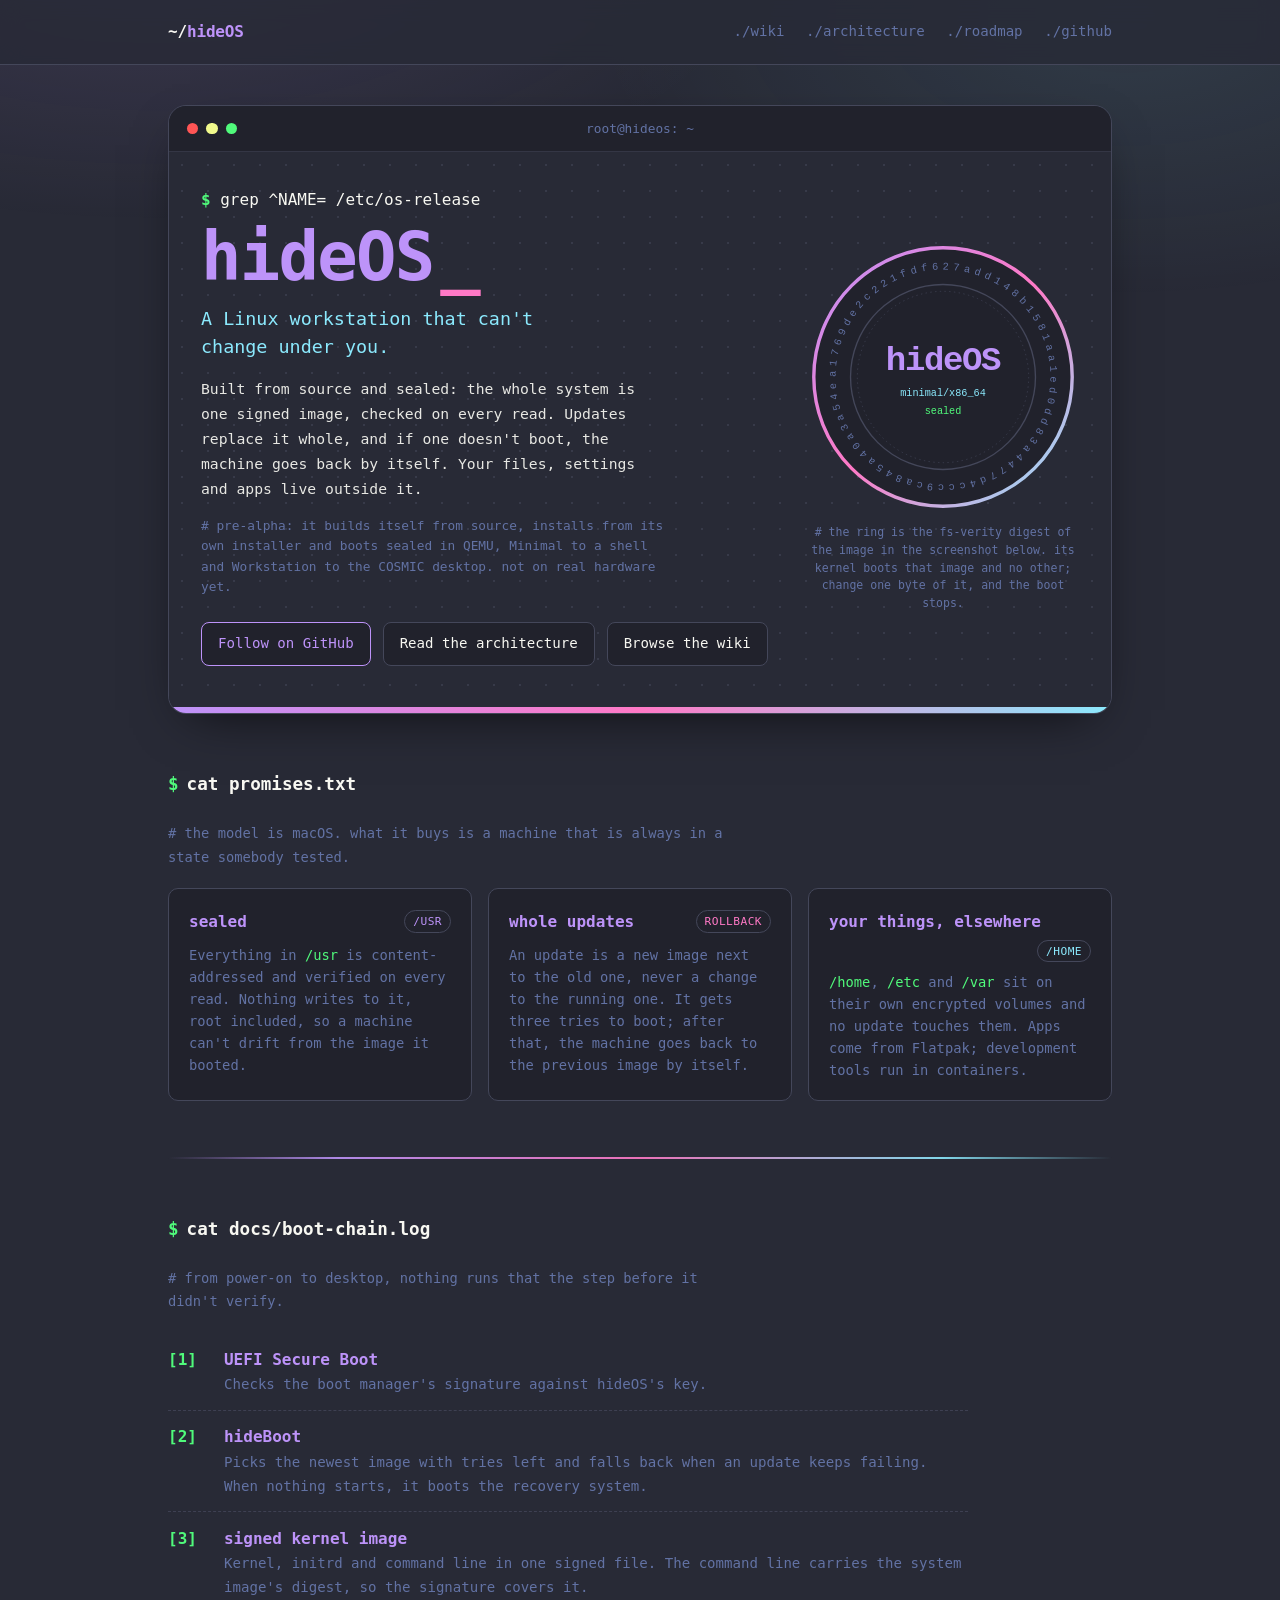
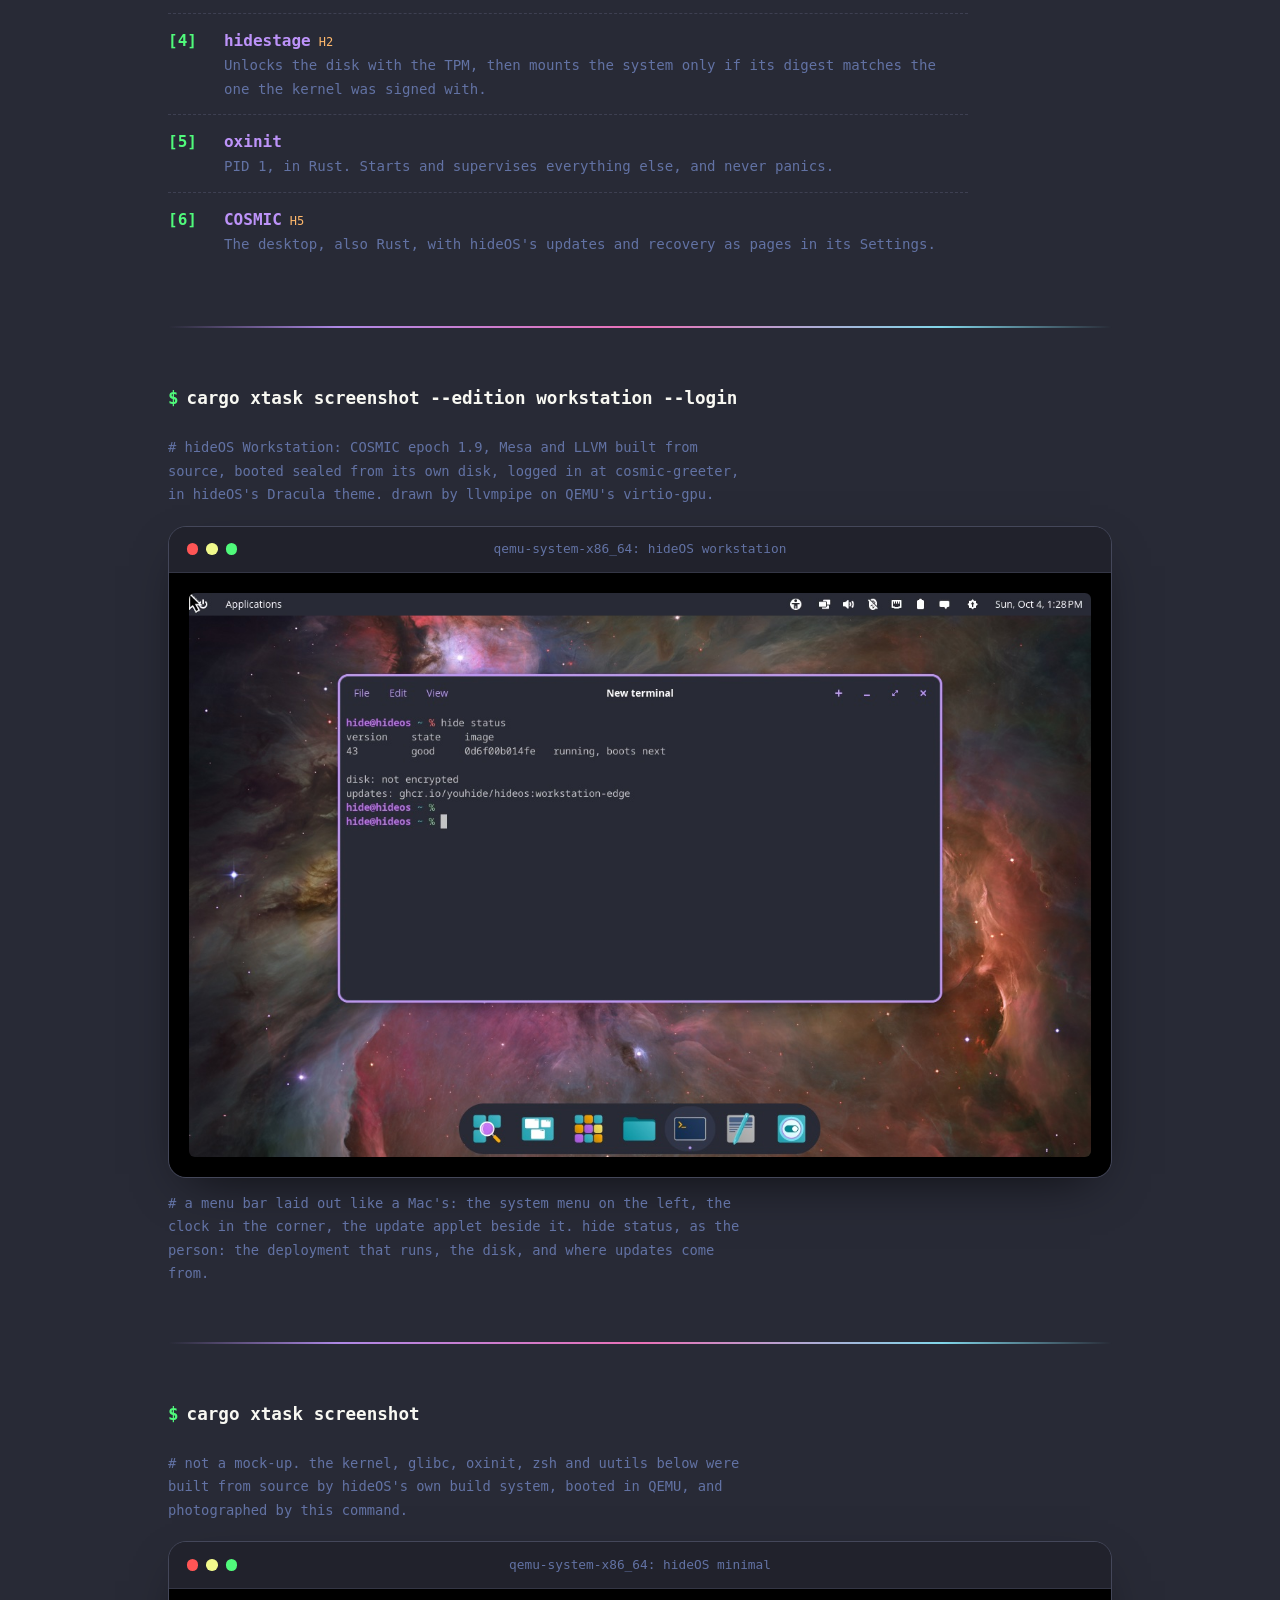
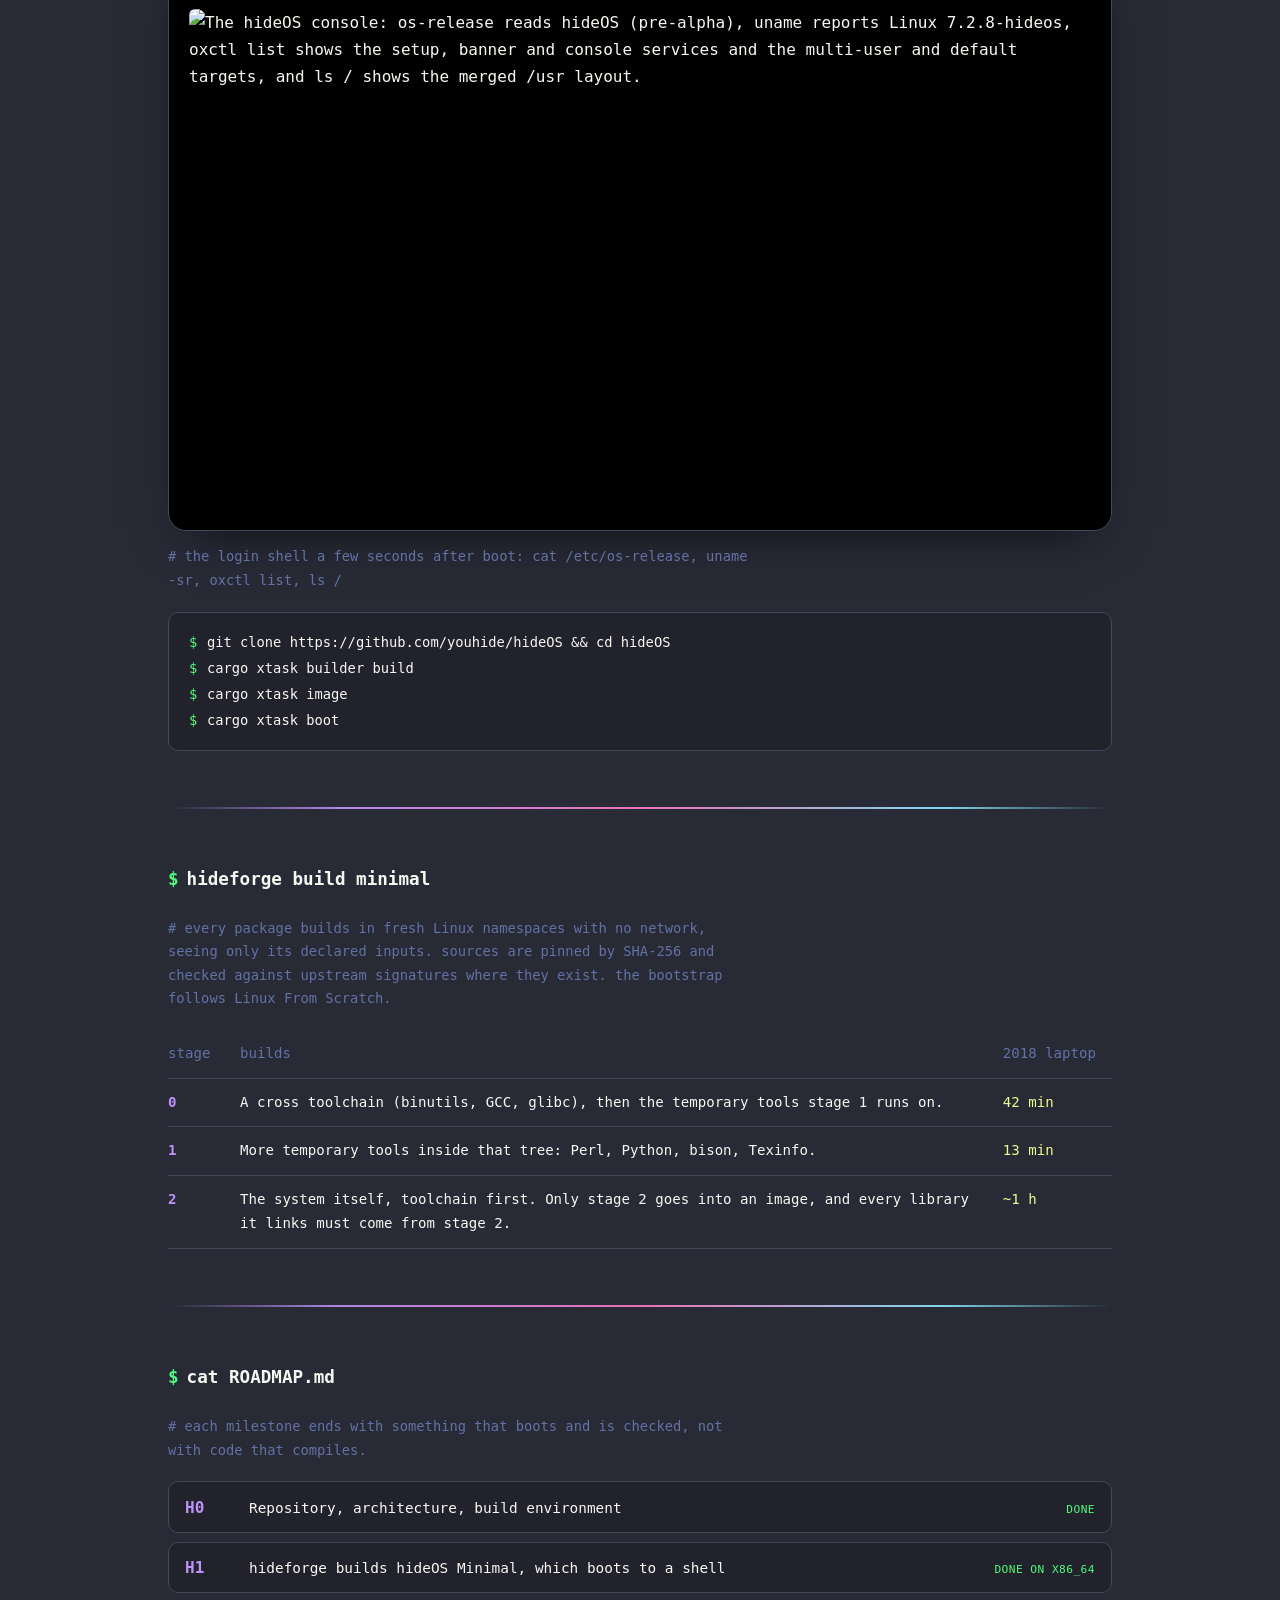
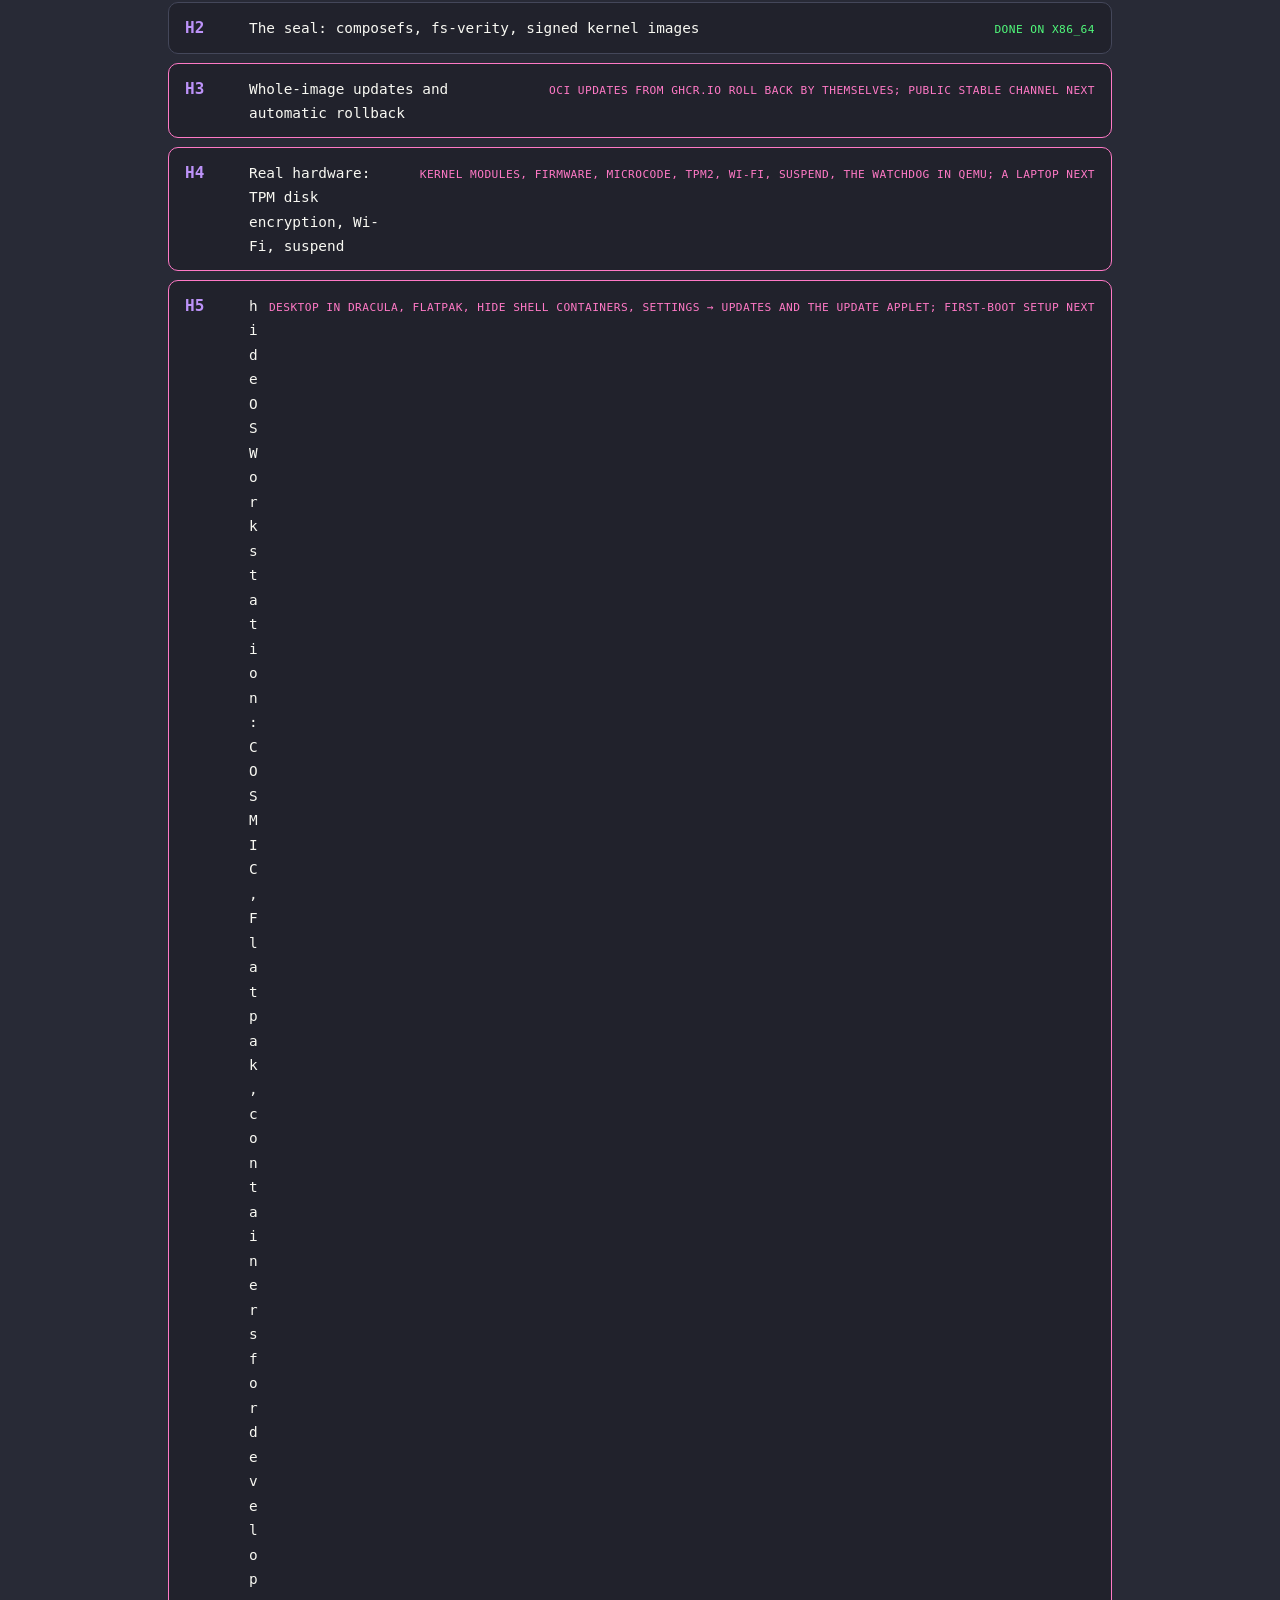
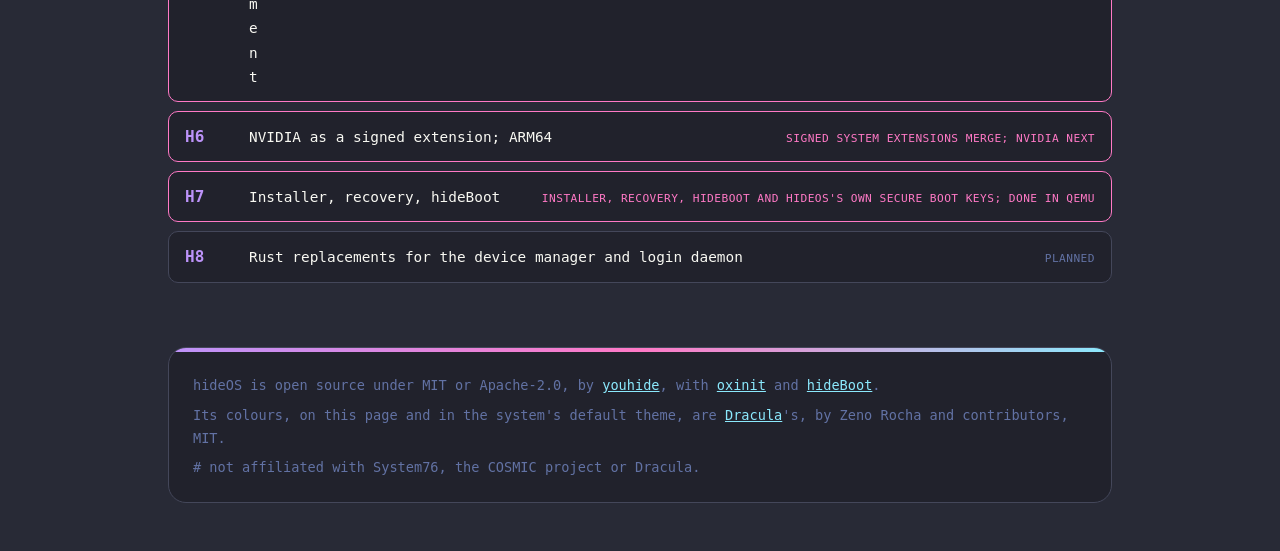
==== site/index.html @ 05ccac92 "README and site: the menu bar like a Mac's, with oxinit v0.2.0" ====
<!doctype html>
<html lang="en">
<head>
<meta charset="utf-8">
<meta name="viewport" content="width=device-width, initial-scale=1">
<title>hideOS: a sealed Linux workstation built around COSMIC</title>
<meta name="description" content="A Linux workstation built from source and sealed: one signed image, updated whole, rolled back by itself. COSMIC desktop, oxinit as PID 1.">
<meta name="author" content="Youri Mattar">
<meta name="robots" content="index, follow, max-image-preview:large">
<meta name="theme-color" content="#282a36">
<link rel="canonical" href="https://youhide.github.io/hideOS/">
<link rel="icon" href="favicon.svg" type="image/svg+xml">
<link rel="icon" href="favicon-32x32.png" sizes="32x32" type="image/png">
<link rel="apple-touch-icon" href="apple-touch-icon.png">
<link rel="manifest" href="site.webmanifest">
<link rel="alternate" type="text/plain" href="llms.txt" title="hideOS for language models">

<!-- How the page looks when it is shared: WhatsApp, Telegram, Slack,
     Discord, LinkedIn and X read these. Absolute URLs, which they need. -->
<meta property="og:type" content="website">
<meta property="og:site_name" content="hideOS">
<meta property="og:locale" content="en_US">
<meta property="og:url" content="https://youhide.github.io/hideOS/">
<meta property="og:title" content="hideOS: a sealed Linux workstation">
<meta property="og:description" content="A Linux workstation built from source and sealed: one signed image, updated whole, rolled back by itself. COSMIC desktop, oxinit as PID 1.">
<meta property="og:image" content="https://youhide.github.io/hideOS/og.png">
<meta property="og:image:type" content="image/png">
<meta property="og:image:width" content="1200">
<meta property="og:image:height" content="630">
<meta property="og:image:alt" content="The hideOS seal, ringed with the system image's fs-verity digest, next to the words: a Linux workstation built from source and sealed.">
<meta name="twitter:card" content="summary_large_image">
<meta name="twitter:title" content="hideOS: a sealed Linux workstation">
<meta name="twitter:description" content="A Linux workstation built from source and sealed: one signed image, updated whole, rolled back by itself. COSMIC desktop, oxinit as PID 1.">
<meta name="twitter:image" content="https://youhide.github.io/hideOS/og.png">
<meta name="twitter:image:alt" content="The hideOS seal, ringed with the system image's fs-verity digest.">

<!-- What the page is about, for search engines and the language models
     that answer from them. -->
<script type="application/ld+json">
{
  "@context": "https://schema.org",
  "@graph": [
    {
      "@type": "SoftwareApplication",
      "@id": "https://youhide.github.io/hideOS/#software",
      "name": "hideOS",
      "url": "https://youhide.github.io/hideOS/",
      "description": "A Linux workstation built from source and sealed: one signed system image, updated whole, rolled back by itself when an update fails. Built around COSMIC, with oxinit as PID 1.",
      "applicationCategory": "Operating system",
      "operatingSystem": "Linux",
      "softwareVersion": "pre-alpha",
      "image": "https://youhide.github.io/hideOS/og.png",
      "screenshot": "https://youhide.github.io/hideOS/desktop.jpg",
      "license": "https://github.com/youhide/hideOS#license",
      "isAccessibleForFree": true,
      "author": { "@id": "https://youhide.com.br/#person" },
      "sameAs": ["https://github.com/youhide/hideOS"]
    },
    {
      "@type": "SoftwareSourceCode",
      "name": "hideOS",
      "codeRepository": "https://github.com/youhide/hideOS",
      "programmingLanguage": ["Rust"],
      "license": "https://github.com/youhide/hideOS#license",
      "targetProduct": { "@id": "https://youhide.github.io/hideOS/#software" },
      "author": { "@id": "https://youhide.com.br/#person" }
    },
    {
      "@type": "Person",
      "@id": "https://youhide.com.br/#person",
      "name": "Youri Mattar",
      "url": "https://youhide.com.br",
      "sameAs": ["https://github.com/youhide"]
    }
  ]
}
</script>
<link rel="stylesheet" href="style.css">
</head>
<body>
<a class="skip" href="#main">Skip to content</a>

<header class="nav">
  <div class="wrap nav__inner">
    <a class="nav__brand" href="./">~/<span>hideOS</span></a>
    <!-- The same links twice: a row where they fit, a menu where they do
         not (style.css, "nav"). The wiki's pages carry the same header,
         from crates/xtask/src/wiki.rs. -->
    <nav class="nav__links" aria-label="Project">
      <a href="wiki/">./wiki</a>
      <a href="https://github.com/youhide/hideOS/blob/main/ARCHITECTURE.md">./architecture</a>
      <a href="https://github.com/youhide/hideOS/blob/main/ROADMAP.md">./roadmap</a>
      <a href="https://github.com/youhide/hideOS">./github</a>
    </nav>
    <details class="nav__menu">
      <summary>menu</summary>
      <nav aria-label="Project">
        <a href="wiki/">./wiki</a>
        <a href="https://github.com/youhide/hideOS/blob/main/ARCHITECTURE.md">./architecture</a>
        <a href="https://github.com/youhide/hideOS/blob/main/ROADMAP.md">./roadmap</a>
        <a href="https://github.com/youhide/hideOS">./github</a>
      </nav>
    </details>
  </div>
</header>

<main id="main" class="wrap">
  <div class="term term--hero">
    <div class="term__bar" aria-hidden="true">
      <span class="dot dot--red"></span><span class="dot dot--yellow"></span><span class="dot dot--green"></span>
      <span class="term__path">root@hideos: ~</span>
    </div>
    <div class="term__body">
      <div class="term__main">
        <p class="prompt"><span class="prompt__sign">$</span>grep ^NAME= /etc/os-release</p>
        <h1 class="hero__name">hideOS<span class="cursor" aria-hidden="true">_</span></h1>
        <p class="hero__role">A Linux workstation that can't change under you.</p>
        <p class="hero__lead">Built from source and sealed: the whole system is one signed image, checked on every read. Updates replace it whole, and if one doesn't boot, the machine goes back by itself. Your files, settings and apps live outside it.</p>
        <p class="hero__note"># pre-alpha: it builds itself from source, installs from its own installer and boots sealed in QEMU, Minimal to a shell and Workstation to the COSMIC desktop. not on real hardware yet.</p>
        <div class="hero__actions">
          <a class="btn btn--primary" href="https://github.com/youhide/hideOS">Follow on GitHub</a>
          <a class="btn" href="https://github.com/youhide/hideOS/blob/main/ARCHITECTURE.md">Read the architecture</a>
          <a class="btn" href="wiki/">Browse the wiki</a>
        </div>
      </div>
      <div class="seal-wrap">
        <svg class="seal" viewBox="0 0 400 400" role="img" aria-labelledby="seal-title">
          <title id="seal-title">A seal ringed with the fs-verity digest of the hideOS Minimal image shown on this page</title>
          <defs>
            <linearGradient id="seal-accent" x1="0" y1="0" x2="1" y2="1">
              <stop offset="0" stop-color="#bd93f9"/>
              <stop offset=".5" stop-color="#ff79c6"/>
              <stop offset="1" stop-color="#8be9fd"/>
            </linearGradient>
            <path id="ring" d="M200,200 m-158,0 a158,158 0 1,1 316,0 a158,158 0 1,1 -316,0"/>
          </defs>
          <circle cx="200" cy="200" r="190" fill="#21222c" stroke="url(#seal-accent)" stroke-width="5"/>
          <circle cx="200" cy="200" r="136" fill="none" stroke="#44475a" stroke-width="2"/>
          <circle cx="200" cy="200" r="126" fill="none" stroke="#44475a" stroke-width="1" stroke-dasharray="2 5"/>
          <g class="seal__ring">
            <text fill="#6272a4" font-family="ui-monospace, SFMono-Regular, Menlo, Consolas, monospace" font-size="15.2" letter-spacing="1.1">
              <textPath href="#ring" textLength="985" lengthAdjust="spacing">a1769de2c221fdf627add148b1581aa1ed0dd83a4477d4ccc9ca845a40a3a54e</textPath>
            </text>
          </g>
          <text x="200" y="190" text-anchor="middle" fill="#bd93f9" font-family="ui-monospace, SFMono-Regular, Menlo, Consolas, monospace" font-weight="800" font-size="50" letter-spacing="-2">hideOS</text>
          <text x="200" y="228" text-anchor="middle" fill="#8be9fd" font-family="ui-monospace, SFMono-Regular, Menlo, Consolas, monospace" font-size="15">minimal/x86_64</text>
          <text x="200" y="254" text-anchor="middle" fill="#50fa7b" font-family="ui-monospace, SFMono-Regular, Menlo, Consolas, monospace" font-size="15">sealed</text>
        </svg>
        <p class="seal__caption"># the ring is the fs-verity digest of the image in the screenshot below. its kernel boots that image and no other; change one byte of it, and the boot stops.</p>
      </div>
    </div>
    <div class="term__accent"></div>
  </div>

  <section class="section" aria-labelledby="promises">
    <h2 class="section__title" id="promises"><span class="sig">$</span>cat promises.txt</h2>
    <p class="comment"># the model is macOS. what it buys is a machine that is always in a state somebody tested.</p>
    <div class="grid">
      <div class="card">
        <div class="card__top"><span class="card__name">sealed</span><span class="card__lang card__lang--purple">/usr</span></div>
        <p class="card__desc">Everything in <code>/usr</code> is content-addressed and verified on every read. Nothing writes to it, root included, so a machine can't drift from the image it booted.</p>
      </div>
      <div class="card">
        <div class="card__top"><span class="card__name">whole updates</span><span class="card__lang card__lang--pink">rollback</span></div>
        <p class="card__desc">An update is a new image next to the old one, never a change to the running one. It gets three tries to boot; after that, the machine goes back to the previous image by itself.</p>
      </div>
      <div class="card">
        <div class="card__top"><span class="card__name">your things, elsewhere</span><span class="card__lang card__lang--cyan">/home</span></div>
        <p class="card__desc"><code>/home</code>, <code>/etc</code> and <code>/var</code> sit on their own encrypted volumes and no update touches them. Apps come from Flatpak; development tools run in containers.</p>
      </div>
    </div>
  </section>

  <hr class="rule">

  <section class="section" aria-labelledby="chain">
    <h2 class="section__title" id="chain"><span class="sig">$</span>cat docs/boot-chain.log</h2>
    <p class="comment"># from power-on to desktop, nothing runs that the step before it didn't verify.</p>
    <ol class="chain">
      <li><span class="chain__name">UEFI Secure Boot</span><span class="chain__does">Checks the boot manager's signature against hideOS's key.</span></li>
      <li><span class="chain__name">hideBoot</span><span class="chain__does">Picks the newest image with tries left and falls back when an update keeps failing. When nothing starts, it boots the recovery system.</span></li>
      <li><span class="chain__name">signed kernel image</span><span class="chain__does">Kernel, initrd and command line in one signed file. The command line carries the system image's digest, so the signature covers it.</span></li>
      <li><span class="chain__name">hidestage<span class="chain__when">H2</span></span><span class="chain__does">Unlocks the disk with the TPM, then mounts the system only if its digest matches the one the kernel was signed with.</span></li>
      <li><span class="chain__name">oxinit</span><span class="chain__does">PID 1, in Rust. Starts and supervises everything else, and never panics.</span></li>
      <li><span class="chain__name">COSMIC<span class="chain__when">H5</span></span><span class="chain__does">The desktop, also Rust, with hideOS's updates and recovery as pages in its Settings.</span></li>
    </ol>
  </section>

  <hr class="rule">

  <section class="section" aria-labelledby="desktop">
    <h2 class="section__title" id="desktop"><span class="sig">$</span>cargo xtask screenshot --edition workstation --login</h2>
    <p class="comment"># hideOS Workstation: COSMIC epoch 1.9, Mesa and LLVM built from source, booted sealed from its own disk, logged in at cosmic-greeter, in hideOS's Dracula theme. drawn by llvmpipe on QEMU's virtio-gpu.</p>
    <div class="term shot shot--photo">
      <div class="term__bar" aria-hidden="true">
        <span class="dot dot--red"></span><span class="dot dot--yellow"></span><span class="dot dot--green"></span>
        <span class="term__path">qemu-system-x86_64: hideOS workstation</span>
      </div>
      <div class="term__body">
        <img src="desktop.jpg" width="1280" height="800" loading="lazy" alt="The COSMIC desktop on hideOS in the Dracula theme: a thin menu bar with the system menu and Applications on the left, status icons and Sun, Oct 4 with the time on the right; a terminal with purple accents shows hide status — good, running, boots next; the disk not encrypted; updates from ghcr.io/youhide/hideos:workstation-edge — over the Orion nebula wallpaper, with the dock below.">
      </div>
    </div>
    <p class="shot__caption"># a menu bar laid out like a Mac's: the system menu on the left, the clock in the corner, the update applet beside it. hide status, as the person: the deployment that runs, the disk, and where updates come from.</p>
  </section>

  <hr class="rule">

  <section class="section" aria-labelledby="boots">
    <h2 class="section__title" id="boots"><span class="sig">$</span>cargo xtask screenshot</h2>
    <p class="comment"># not a mock-up. the kernel, glibc, oxinit, zsh and uutils below were built from source by hideOS's own build system, booted in QEMU, and photographed by this command.</p>
    <div class="term shot">
      <div class="term__bar" aria-hidden="true">
        <span class="dot dot--red"></span><span class="dot dot--yellow"></span><span class="dot dot--green"></span>
        <span class="term__path">qemu-system-x86_64: hideOS minimal</span>
      </div>
      <div class="term__body">
        <img src="screenshot.png" width="720" height="400" alt="The hideOS console: os-release reads hideOS (pre-alpha), uname reports Linux 7.2.8-hideos, oxctl list shows the setup, banner and console services and the multi-user and default targets, and ls / shows the merged /usr layout.">
      </div>
    </div>
    <p class="shot__caption"># the login shell a few seconds after boot: cat /etc/os-release, uname -sr, oxctl list, ls /</p>
    <pre class="code"><span class="sig">$</span>git clone https://github.com/youhide/hideOS && cd hideOS
<span class="sig">$</span>cargo xtask builder build
<span class="sig">$</span>cargo xtask image
<span class="sig">$</span>cargo xtask boot</pre>
  </section>

  <hr class="rule">

  <section class="section" aria-labelledby="source">
    <h2 class="section__title" id="source"><span class="sig">$</span>hideforge build minimal</h2>
    <p class="comment"># every package builds in fresh Linux namespaces with no network, seeing only its declared inputs. sources are pinned by SHA-256 and checked against upstream signatures where they exist. the bootstrap follows Linux From Scratch.</p>
    <table class="stages">
      <thead><tr><th scope="col">stage</th><th scope="col">builds</th><th scope="col">2018 laptop</th></tr></thead>
      <tbody>
        <tr><td>0</td><td>A cross toolchain (binutils, GCC, glibc), then the temporary tools stage 1 runs on.</td><td>42 min</td></tr>
        <tr><td>1</td><td>More temporary tools inside that tree: Perl, Python, bison, Texinfo.</td><td>13 min</td></tr>
        <tr><td>2</td><td>The system itself, toolchain first. Only stage 2 goes into an image, and every library it links must come from stage 2.</td><td>~1 h</td></tr>
      </tbody>
    </table>
  </section>

  <hr class="rule">

  <section class="section" aria-labelledby="roadmap">
    <h2 class="section__title" id="roadmap"><span class="sig">$</span>cat ROADMAP.md</h2>
    <p class="comment"># each milestone ends with something that boots and is checked, not with code that compiles.</p>
    <ol class="roadmap">
      <li class="is-done"><span class="roadmap__id">H0</span><span class="roadmap__what">Repository, architecture, build environment</span><span class="roadmap__state">done</span></li>
      <li class="is-done"><span class="roadmap__id">H1</span><span class="roadmap__what">hideforge builds hideOS Minimal, which boots to a shell</span><span class="roadmap__state">done on x86_64</span></li>
      <li class="is-done"><span class="roadmap__id">H2</span><span class="roadmap__what">The seal: composefs, fs-verity, signed kernel images</span><span class="roadmap__state">done on x86_64</span></li>
      <li class="is-now"><span class="roadmap__id">H3</span><span class="roadmap__what">Whole-image updates and automatic rollback</span><span class="roadmap__state">OCI updates from ghcr.io roll back by themselves; public stable channel next</span></li>
      <li class="is-now"><span class="roadmap__id">H4</span><span class="roadmap__what">Real hardware: TPM disk encryption, Wi-Fi, suspend</span><span class="roadmap__state">kernel modules, firmware, microcode, TPM2, Wi-Fi, suspend, the watchdog in QEMU; a laptop next</span></li>
      <li class="is-now"><span class="roadmap__id">H5</span><span class="roadmap__what">hideOS Workstation: COSMIC, Flatpak, containers for development</span><span class="roadmap__state">desktop in Dracula, Flatpak, hide shell containers, Settings → Updates and the update applet; first-boot setup next</span></li>
      <li class="is-now"><span class="roadmap__id">H6</span><span class="roadmap__what">NVIDIA as a signed extension; ARM64</span><span class="roadmap__state">signed system extensions merge; NVIDIA next</span></li>
      <li class="is-now"><span class="roadmap__id">H7</span><span class="roadmap__what">Installer, recovery, hideBoot</span><span class="roadmap__state">installer, recovery, hideBoot and hideOS's own Secure Boot keys; done in QEMU</span></li>
      <li><span class="roadmap__id">H8</span><span class="roadmap__what">Rust replacements for the device manager and login daemon</span><span class="roadmap__state">planned</span></li>
    </ol>
  </section>
</main>

<footer class="footer">
  <div class="wrap">
    <div class="footer__card">
      <div class="footer__accent"></div>
      <div class="footer__body">
        <p>hideOS is open source under MIT or Apache-2.0, by <a href="https://youhide.com.br">youhide</a>, with <a href="https://github.com/youhide/oxinit">oxinit</a> and <a href="https://github.com/youhide/hideBoot">hideBoot</a>.</p>
        <p>Its colours, on this page and in the system's default theme, are <a href="https://draculatheme.com">Dracula</a>'s, by Zeno Rocha and contributors, MIT.</p>
        <p># not affiliated with System76, the COSMIC project or Dracula.</p>
      </div>
    </div>
  </div>
</footer>
</body>
</html>
---- site/style.css ----
/* hideOS's site: the front page and the wiki share this file.

   youhide.com.br's Dracula terminal identity: the same tokens, the same
   system monospace, no external requests. Dark only, on purpose: the
   identity is a terminal, and a terminal here has one theme. */
:root {
  --bg: #282a36;
  --bg-alt: #21222c;
  --line: #44475a;
  --fg: #f8f8f2;
  --muted: #6272a4;

  --purple: #bd93f9;
  --pink: #ff79c6;
  --cyan: #8be9fd;
  --green: #50fa7b;
  --orange: #ffb86c;
  --yellow: #f1fa8c;
  --red: #ff5555;

  --mono: ui-monospace, SFMono-Regular, "SF Mono", Menlo, Consolas,
          "DejaVu Sans Mono", monospace;
  --accent: linear-gradient(90deg, var(--purple), var(--pink), var(--cyan));
  --rule: linear-gradient(90deg, transparent, rgba(189,147,249,.9) 18%,
          rgba(255,121,198,.9) 50%, rgba(139,233,253,.9) 82%, transparent);
  --dots: radial-gradient(rgba(68,71,90,.55) 1.2px, transparent 1.3px);

  --wrap: 62rem;
  --radius: 18px;
  /* The sticky header's height, which in-page anchors must clear. */
  --nav: 4rem;
}

*, *::before, *::after { box-sizing: border-box; }
* { margin: 0; }
html { color-scheme: dark; -webkit-text-size-adjust: 100%; scroll-behavior: smooth; }
body {
  min-height: 100vh; display: flex; flex-direction: column;
  background: var(--bg); color: var(--fg);
  font-family: var(--mono); font-size: 1rem; line-height: 1.7;
  -webkit-font-smoothing: antialiased;
  /* A word longer than the screen is narrow — a digest, a path — breaks
     rather than pushing the page sideways. */
  overflow-wrap: break-word;
}
body::before {
  content: ""; position: fixed; inset: 0; z-index: 0; pointer-events: none;
  background:
    radial-gradient(900px 420px at 12% -8%, rgba(189,147,249,.13), transparent 70%),
    radial-gradient(760px 400px at 88% 2%, rgba(139,233,253,.09), transparent 70%);
}
body > * { position: relative; z-index: 1; }
img { display: block; max-width: 100%; }
a { color: var(--cyan); }
:focus-visible { outline: 2px solid var(--pink); outline-offset: 3px; border-radius: 4px; }
code { color: var(--green); font-family: inherit; }
[id] { scroll-margin-top: calc(var(--nav) + 1rem); }

.wrap { width: 100%; max-width: var(--wrap); margin-inline: auto; padding-inline: 1.5rem; }
main { flex: 1; }
.skip {
  position: absolute; left: -9999px; top: 0; z-index: 50;
  background: var(--purple); color: var(--bg); padding: .6rem 1rem;
  border-radius: 0 0 8px 0; font-weight: 700;
}
.skip:focus { left: 0; }

/* nav: a row of links where they fit, a menu where they do not. The menu
   is a <details>, so it opens and closes without a script. */
.nav {
  position: sticky; top: 0; z-index: 20;
  background: rgba(40, 42, 54, .82);
  backdrop-filter: blur(10px); -webkit-backdrop-filter: blur(10px);
  border-bottom: 1px solid var(--line);
}
.nav__inner { display: flex; align-items: center; gap: 1.5rem; min-height: var(--nav); }
.nav__brand { margin-right: auto; color: var(--fg); font-weight: 700; text-decoration: none; letter-spacing: -.01em; white-space: nowrap; }
.nav__brand span { color: var(--purple); }
.nav__brand:hover span { color: var(--pink); }
.nav__links { display: flex; gap: 1.35rem; }
.nav__links a { color: var(--muted); font-size: .88rem; text-decoration: none; transition: color .16s; }
.nav__links a:hover, .nav__links a[aria-current] { color: var(--cyan); }
.nav__menu { display: none; }
.nav__menu summary {
  display: flex; align-items: center; gap: .5rem;
  min-height: 2.75rem; padding: 0 .85rem;
  border: 1px solid var(--line); border-radius: 8px;
  color: var(--muted); font-size: .88rem; cursor: pointer; list-style: none;
  -webkit-user-select: none; user-select: none;
}
.nav__menu summary::-webkit-details-marker { display: none; }
.nav__menu summary::before { content: "+"; color: var(--green); font-weight: 700; }
.nav__menu[open] summary { border-color: var(--purple); color: var(--purple); }
.nav__menu[open] summary::before { content: "-"; }
.nav__menu nav {
  position: absolute; right: 1rem; top: calc(100% - .25rem);
  min-width: 13rem; padding: .35rem;
  background: var(--bg-alt); border: 1px solid var(--line); border-radius: 10px;
  box-shadow: 0 18px 40px -16px rgba(0, 0, 0, .8);
}
.nav__menu nav a {
  display: flex; align-items: center; min-height: 2.75rem; padding: 0 .85rem;
  border-radius: 6px; color: var(--fg); text-decoration: none; font-size: .92rem;
}
.nav__menu nav a:hover, .nav__menu nav a[aria-current] { background: var(--bg); color: var(--cyan); }

/* terminal window */
.term {
  border: 1px solid var(--line); border-radius: var(--radius); overflow: hidden;
  box-shadow: 0 18px 50px -22px rgba(0, 0, 0, .75);
}
.term--hero { margin-top: 2.5rem; }
.term__bar {
  position: relative; display: flex; align-items: center; gap: .5rem;
  height: 2.9rem; padding-inline: 1.1rem;
  background: var(--bg-alt); border-bottom: 1px solid rgba(68, 71, 90, .55);
}
.dot { flex: none; width: .72rem; height: .72rem; border-radius: 50%; }
.dot--red { background: var(--red); }
.dot--yellow { background: var(--yellow); }
.dot--green { background: var(--green); }
.term__path {
  position: absolute; left: 50%; transform: translateX(-50%);
  color: var(--muted); font-size: .8rem; white-space: nowrap;
}
.term__body {
  display: flex; align-items: center; gap: 2rem;
  padding: 2.25rem 2rem 2.6rem;
  background-color: var(--bg); background-image: var(--dots); background-size: 26px 26px;
}
.term__main { flex: 1 1 auto; min-width: 0; }
.term__accent { height: 6px; background: var(--accent); }

.prompt { line-height: 1.5; }
.prompt__sign { color: var(--green); font-weight: 700; margin-right: .6rem; }
.hero__name {
  margin: .55rem 0 .7rem;
  font-size: clamp(2.6rem, 9vw, 4.2rem); font-weight: 800; line-height: 1.08;
  letter-spacing: -.025em; color: var(--purple);
}
.cursor { color: var(--pink); margin-left: .1em; }
@media (prefers-reduced-motion: no-preference) {
  .cursor { animation: blink 1.2s steps(1) infinite; }
  @keyframes blink { 0%, 50% { opacity: 1; } 50.01%, 100% { opacity: 0; } }
}
.hero__role { color: var(--cyan); font-size: clamp(.95rem, 2.5vw, 1.15rem); line-height: 1.5; max-width: 34ch; }
.hero__lead { margin-top: 1rem; max-width: 52ch; opacity: .92; font-size: .92rem; }
.hero__note { margin-top: .9rem; color: var(--muted); font-size: .8rem; line-height: 1.6; max-width: 60ch; }
.hero__actions { display: flex; flex-wrap: wrap; gap: .75rem; margin-top: 1.5rem; }
.btn {
  display: inline-flex; align-items: center; min-height: 2.75rem; padding: .55rem 1rem;
  border: 1px solid var(--line); border-radius: 8px;
  color: var(--fg); background: var(--bg-alt); text-decoration: none; font-size: .88rem; line-height: 1.4;
  transition: border-color .16s, color .16s;
}
.btn:hover { border-color: var(--purple); color: var(--purple); }
.btn--primary { border-color: var(--purple); color: var(--purple); }
.btn--primary:hover { border-color: var(--pink); color: var(--pink); }

/* the seal, where youhide.com.br has its rack */
.seal-wrap { flex: none; width: 17rem; max-width: 100%; }
.seal { width: 100%; height: auto; display: block; }
.seal__caption { margin-top: .7rem; color: var(--muted); font-size: .72rem; line-height: 1.55; text-align: center; }
@media (prefers-reduced-motion: no-preference) {
  .seal__ring { transform-origin: 200px 200px; animation: turn 90s linear infinite; }
  @keyframes turn { to { transform: rotate(360deg); } }
}

/* sections */
.section { padding-top: 3.5rem; }
.section__title { margin-bottom: 1.4rem; font-size: 1.1rem; font-weight: 700; }
.sig { color: var(--green); margin-right: .5rem; }
.rule { height: 2px; border: 0; margin: 3.5rem 0 0; background: var(--rule); }
.muted { color: var(--muted); }
.comment { color: var(--muted); font-size: .86rem; margin-bottom: 1.2rem; max-width: 70ch; }

/* cards */
.grid { display: grid; grid-template-columns: repeat(auto-fill, minmax(min(17rem, 100%), 1fr)); gap: 1rem; }
.card {
  display: flex; flex-direction: column; gap: .55rem;
  padding: 1.15rem 1.25rem;
  background: var(--bg-alt); border: 1px solid var(--line); border-radius: 10px;
}
.card__top { display: flex; flex-wrap: wrap; align-items: center; gap: .3rem .6rem; }
.card__name { font-weight: 700; color: var(--purple); }
.card__lang {
  margin-left: auto; padding: .05rem .5rem; font-size: .7rem; letter-spacing: .04em;
  text-transform: uppercase; border: 1px solid var(--line); border-radius: 999px; white-space: nowrap;
}
.card__lang--purple { color: var(--purple); }
.card__lang--pink { color: var(--pink); }
.card__lang--cyan { color: var(--cyan); }
.card__desc { font-size: .86rem; line-height: 1.6; color: var(--muted); }

/* boot chain: a real sequence, printed like a boot log */
.chain { list-style: none; padding: 0; counter-reset: link; max-width: 50rem; }
.chain li {
  counter-increment: link;
  display: grid; grid-template-columns: 2.6rem minmax(0, 1fr); column-gap: .9rem;
  padding: .8rem 0; border-bottom: 1px dashed rgba(68, 71, 90, .8);
}
.chain li:last-child { border-bottom: 0; }
.chain li::before { content: "[" counter(link) "]"; color: var(--green); font-weight: 700; grid-row: span 2; }
.chain__name { color: var(--purple); font-weight: 700; }
.chain__when { color: var(--orange); font-size: .75rem; margin-left: .5rem; font-weight: 400; }
.chain__does { color: var(--muted); font-size: .88rem; }

/* the screenshot, in a terminal window */
.shot .term__body { display: block; padding: 1.25rem; background-color: #000; background-image: none; }
.shot img { width: 100%; height: auto; image-rendering: pixelated; border-radius: 6px; }
.shot--photo img { image-rendering: auto; }
.shot__caption { margin-top: .9rem; color: var(--muted); font-size: .86rem; max-width: 70ch; }
.code {
  margin-top: 1.25rem; padding: 1rem 1.25rem;
  background: var(--bg-alt); border: 1px solid var(--line); border-radius: 10px;
  overflow-x: auto; font-family: inherit; font-size: .86rem; line-height: 1.9;
}
.code .sig { margin-right: .6rem; }

/* stages */
.stages { width: 100%; border-collapse: collapse; font-size: .88rem; }
.stages th, .stages td { text-align: left; vertical-align: top; padding: .75rem 1rem .75rem 0; border-bottom: 1px solid var(--line); }
.stages th { color: var(--muted); font-weight: 400; white-space: nowrap; }
.stages td:first-child { color: var(--purple); font-weight: 700; width: 4.5rem; }
.stages td:last-child { color: var(--yellow); white-space: nowrap; }

/* roadmap */
.roadmap { list-style: none; padding: 0; display: grid; gap: .55rem; }
.roadmap li {
  display: grid; grid-template-columns: 3rem minmax(0, 1fr) auto; gap: 1rem; align-items: baseline;
  padding: .7rem 1rem; background: var(--bg-alt); border: 1px solid var(--line); border-radius: 10px;
}
.roadmap__id { color: var(--purple); font-weight: 700; }
.roadmap__what { font-size: .9rem; }
.roadmap__state { font-size: .7rem; letter-spacing: .04em; text-transform: uppercase; color: var(--muted); }
.roadmap li.is-done .roadmap__state { color: var(--green); }
.roadmap li.is-now { border-color: var(--pink); }
.roadmap li.is-now .roadmap__state { color: var(--pink); }
.roadmap li.is-next .roadmap__state { color: var(--yellow); }

/* footer */
.footer { padding: 4rem 0 3rem; }
.footer__card { border: 1px solid var(--line); border-radius: var(--radius); overflow: hidden; background: var(--bg-alt); }
.footer__accent { height: 4px; background: var(--accent); }
.footer__body { padding: 1.4rem 1.5rem; font-size: .85rem; color: var(--muted); }
.footer__body p + p { margin-top: .4rem; }

/* the wiki: pages on the left, the page on the right; on a narrow
   screen, the pages fold into a list above the page. */
/* The wiki's pages are wider than the front page, to fit the list of
   pages beside the text; header and footer follow, so the columns line up. */
.wrap--wide { max-width: 74rem; }
.wiki {
  flex: 1; display: grid; grid-template-columns: 15rem minmax(0, 1fr);
  gap: 3rem; align-items: start; padding-top: 2.5rem;
}
.wiki__page { min-width: 0; }
.wiki__toc--compact { display: none; }
.wiki__toc--side {
  position: sticky; top: calc(var(--nav) + 1.5rem);
  max-height: calc(100vh - var(--nav) - 3rem); overflow-y: auto;
  padding-right: .5rem; font-size: .84rem;
}
.toc__title { color: var(--muted); margin-bottom: .5rem; }
.toc__title .sig { margin-right: .4rem; }
.toc ol { list-style: none; padding: 0; }
.toc__pages > li + li { margin-top: .1rem; }
.toc a {
  display: block; padding: .3rem .6rem; border-left: 2px solid transparent;
  color: var(--muted); text-decoration: none; line-height: 1.45;
}
.toc a:hover { color: var(--cyan); }
.toc__pages > li > a[aria-current] { color: var(--purple); border-left-color: var(--purple); font-weight: 700; }
.toc__sections { margin: .15rem 0 .5rem .6rem; font-size: .92em; }
.toc__sections a { padding: .2rem .6rem; color: var(--muted); }

.wiki__toc--compact {
  border: 1px solid var(--line); border-radius: 10px; background: var(--bg-alt); font-size: .9rem;
}
.wiki__toc--compact summary {
  display: flex; align-items: center; gap: .6rem; min-height: 2.75rem; padding: 0 1rem;
  color: var(--muted); cursor: pointer; list-style: none;
}
.wiki__toc--compact summary::-webkit-details-marker { display: none; }
.wiki__toc--compact summary::before { content: "+"; color: var(--green); font-weight: 700; }
.wiki__toc--compact[open] summary::before { content: "-"; }
.wiki__toc--compact summary b { color: var(--purple); }
.wiki__toc--compact .toc { padding: 0 .5rem .6rem; border-top: 1px solid var(--line); }
.wiki__toc--compact .toc__title { display: none; }
.wiki__toc--compact .toc__pages { padding-top: .4rem; }
.wiki__toc--compact .toc a { padding-block: .55rem; }
.wiki__toc--compact .toc__sections { display: none; }

/* a page: Markdown as a terminal would print it */
.prose { max-width: 46rem; font-size: .94rem; }
.prose > * + * { margin-top: 1rem; }
.prose h1 {
  margin: .5rem 0 1.25rem; font-size: clamp(1.7rem, 5vw, 2.3rem); line-height: 1.15;
  letter-spacing: -.02em; color: var(--purple);
}
.prose h2, .prose h3, .prose h4 { line-height: 1.35; }
.prose h2 { margin-top: 2.6rem; font-size: 1.15rem; color: var(--fg); }
.prose h3 { margin-top: 2rem; font-size: 1rem; color: var(--cyan); }
.prose h4 { margin-top: 1.5rem; font-size: .94rem; color: var(--orange); }
.prose .h { color: var(--green); text-decoration: none; margin-right: .15rem; }
.prose .h:hover { color: var(--pink); }
.prose a:not(.h) { text-underline-offset: .18em; }
.prose ul, .prose ol { padding-left: 1.4rem; }
.prose li + li, .prose li > ul, .prose li > ol { margin-top: .35rem; }
.prose li::marker { color: var(--muted); }
.prose code { overflow-wrap: anywhere; }
.prose pre {
  padding: 1rem 1.25rem; overflow-x: auto;
  background: var(--bg-alt); border: 1px solid var(--line); border-radius: 10px;
  font-size: .86rem; line-height: 1.7;
}
.prose pre code { color: var(--fg); overflow-wrap: normal; }
.prose blockquote {
  padding: .6rem 1rem; border-left: 3px solid var(--pink);
  background: var(--bg-alt); border-radius: 0 8px 8px 0; color: var(--muted);
}
.prose hr { height: 2px; border: 0; margin: 2.5rem 0; background: var(--rule); }
.prose strong { color: var(--fg); }
.prose em { color: var(--yellow); font-style: normal; }
.table-wrap { overflow-x: auto; border: 1px solid var(--line); border-radius: 10px; }
.prose table { width: 100%; border-collapse: collapse; font-size: .86rem; }
.prose th, .prose td { text-align: left; vertical-align: top; padding: .6rem .85rem; border-bottom: 1px solid var(--line); }
.prose th { color: var(--muted); font-weight: 400; background: var(--bg-alt); white-space: nowrap; }
.prose tr:last-child td { border-bottom: 0; }
/* A table fits the screen where it can and scrolls in its box where it
   cannot. Columns are never crushed below a readable width; the first
   column, which names things, keeps its names on one line. */
.prose td { min-width: 9rem; }
.prose td:first-child { min-width: 0; }
.prose td:first-child code { overflow-wrap: normal; white-space: nowrap; }

@media (max-width: 52rem) {
  .term__body { flex-direction: column; align-items: flex-start; padding: 1.75rem 1.25rem 2rem; }
  .seal-wrap { align-self: center; }
  .roadmap li { grid-template-columns: 2.6rem minmax(0, 1fr); }
  .roadmap__state { grid-column: 2; }
  .wiki { grid-template-columns: minmax(0, 1fr); gap: 1.5rem; padding-top: 1.5rem; }
  .wiki__toc--side { display: none; }
  .wiki__toc--compact { display: block; }
}
@media (max-width: 40rem) {
  .nav__links { display: none; }
  .nav__menu { display: block; }
}
@media (max-width: 34rem) {
  .wrap { padding-inline: 1rem; }
  .term__path { display: none; }
  .term--hero { margin-top: 1.5rem; }
  .term__body { padding: 1.5rem 1rem 1.75rem; }
  .section { padding-top: 2.75rem; }
  .rule { margin-top: 2.75rem; }
  .card { padding: 1rem; }
  .code { padding: .85rem 1rem; font-size: .82rem; }
  .stages, .stages tbody, .stages tr, .stages td { display: block; width: auto; }
  .stages thead { display: none; }
  .stages tr { padding: .6rem 0; border-bottom: 1px solid var(--line); }
  .stages td { border: 0; padding: .1rem 0; }
  .stages td:first-child::before { content: "stage "; }
  .stages td:last-child::before { content: "on a 2018 laptop: "; color: var(--muted); }
  .stages td:first-child { width: auto; }
  .roadmap li { gap: .35rem .75rem; padding: .7rem .85rem; }
  .shot .term__body { padding: .5rem; }
  .footer { padding: 3rem 0 2rem; }
  .footer__body { padding: 1.2rem 1rem; }
  .prose pre { padding: .85rem 1rem; font-size: .82rem; }
  .prose td { min-width: 7.5rem; }
}
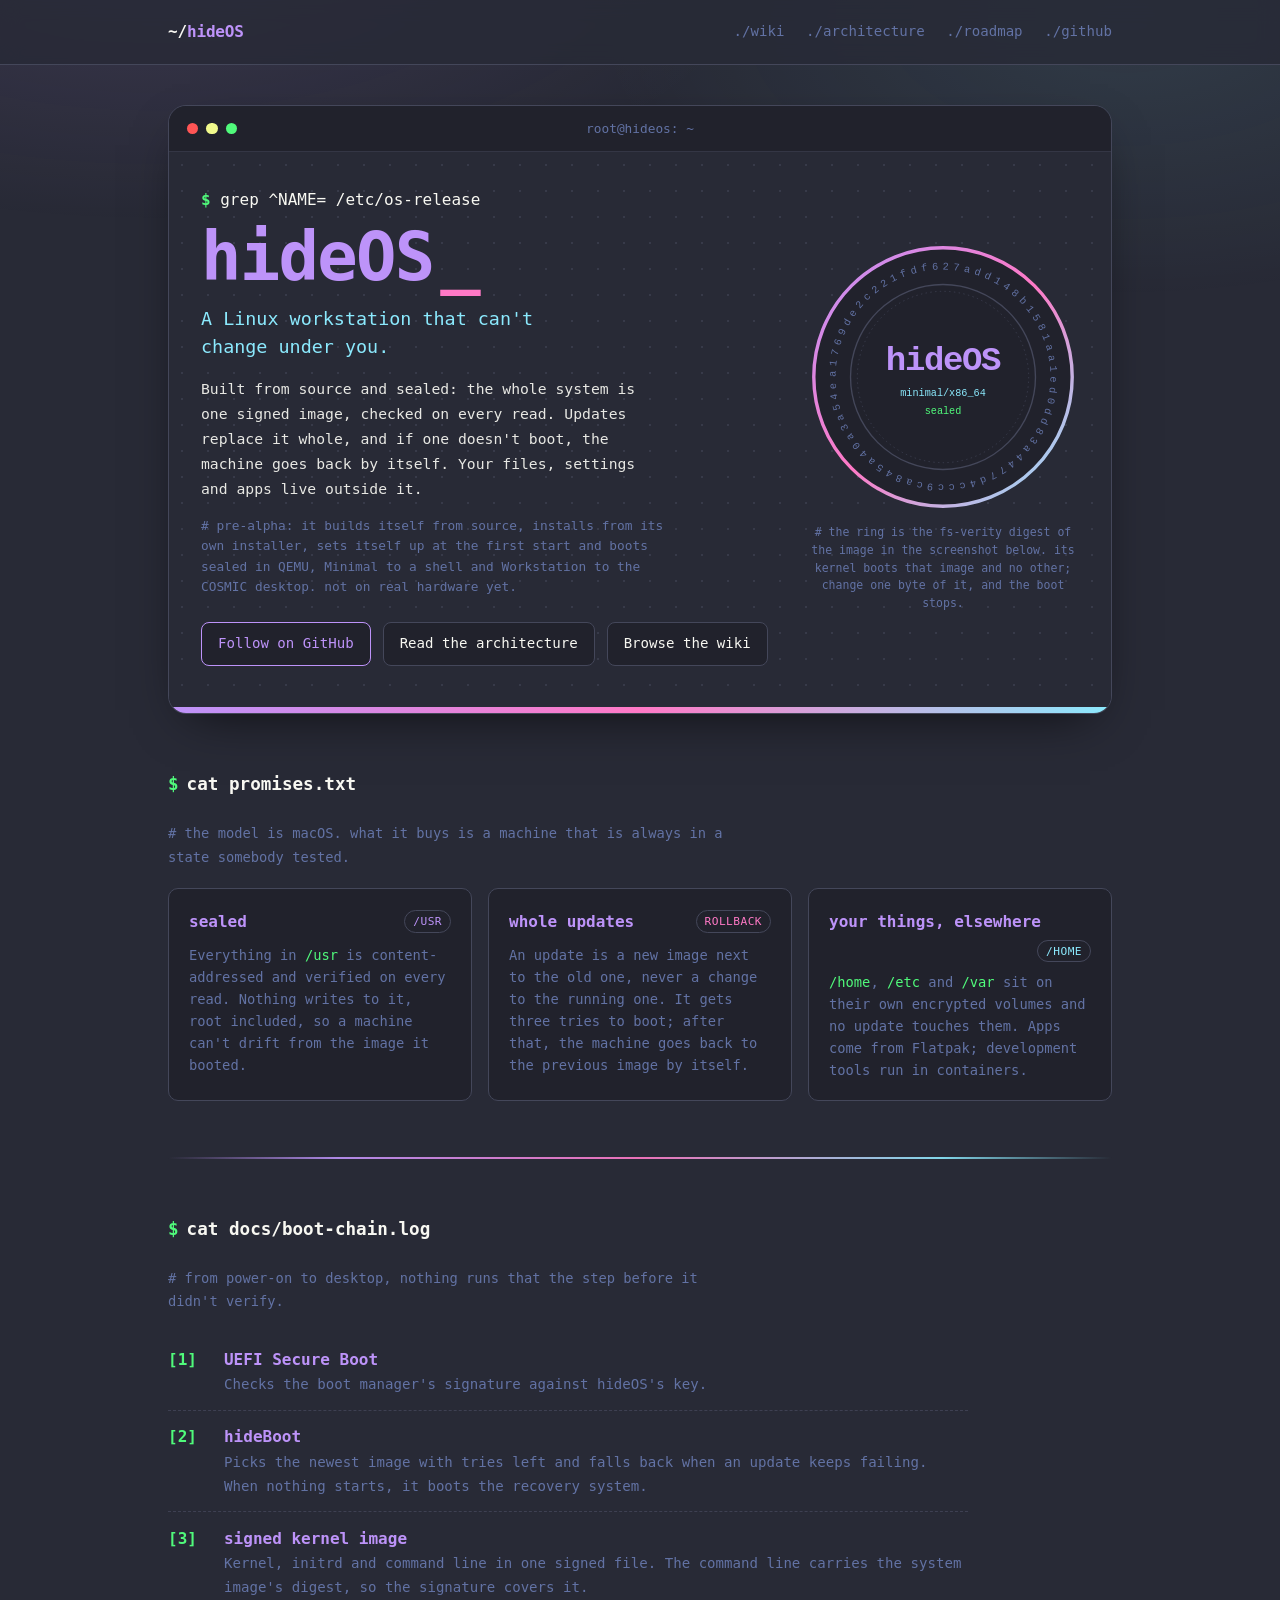
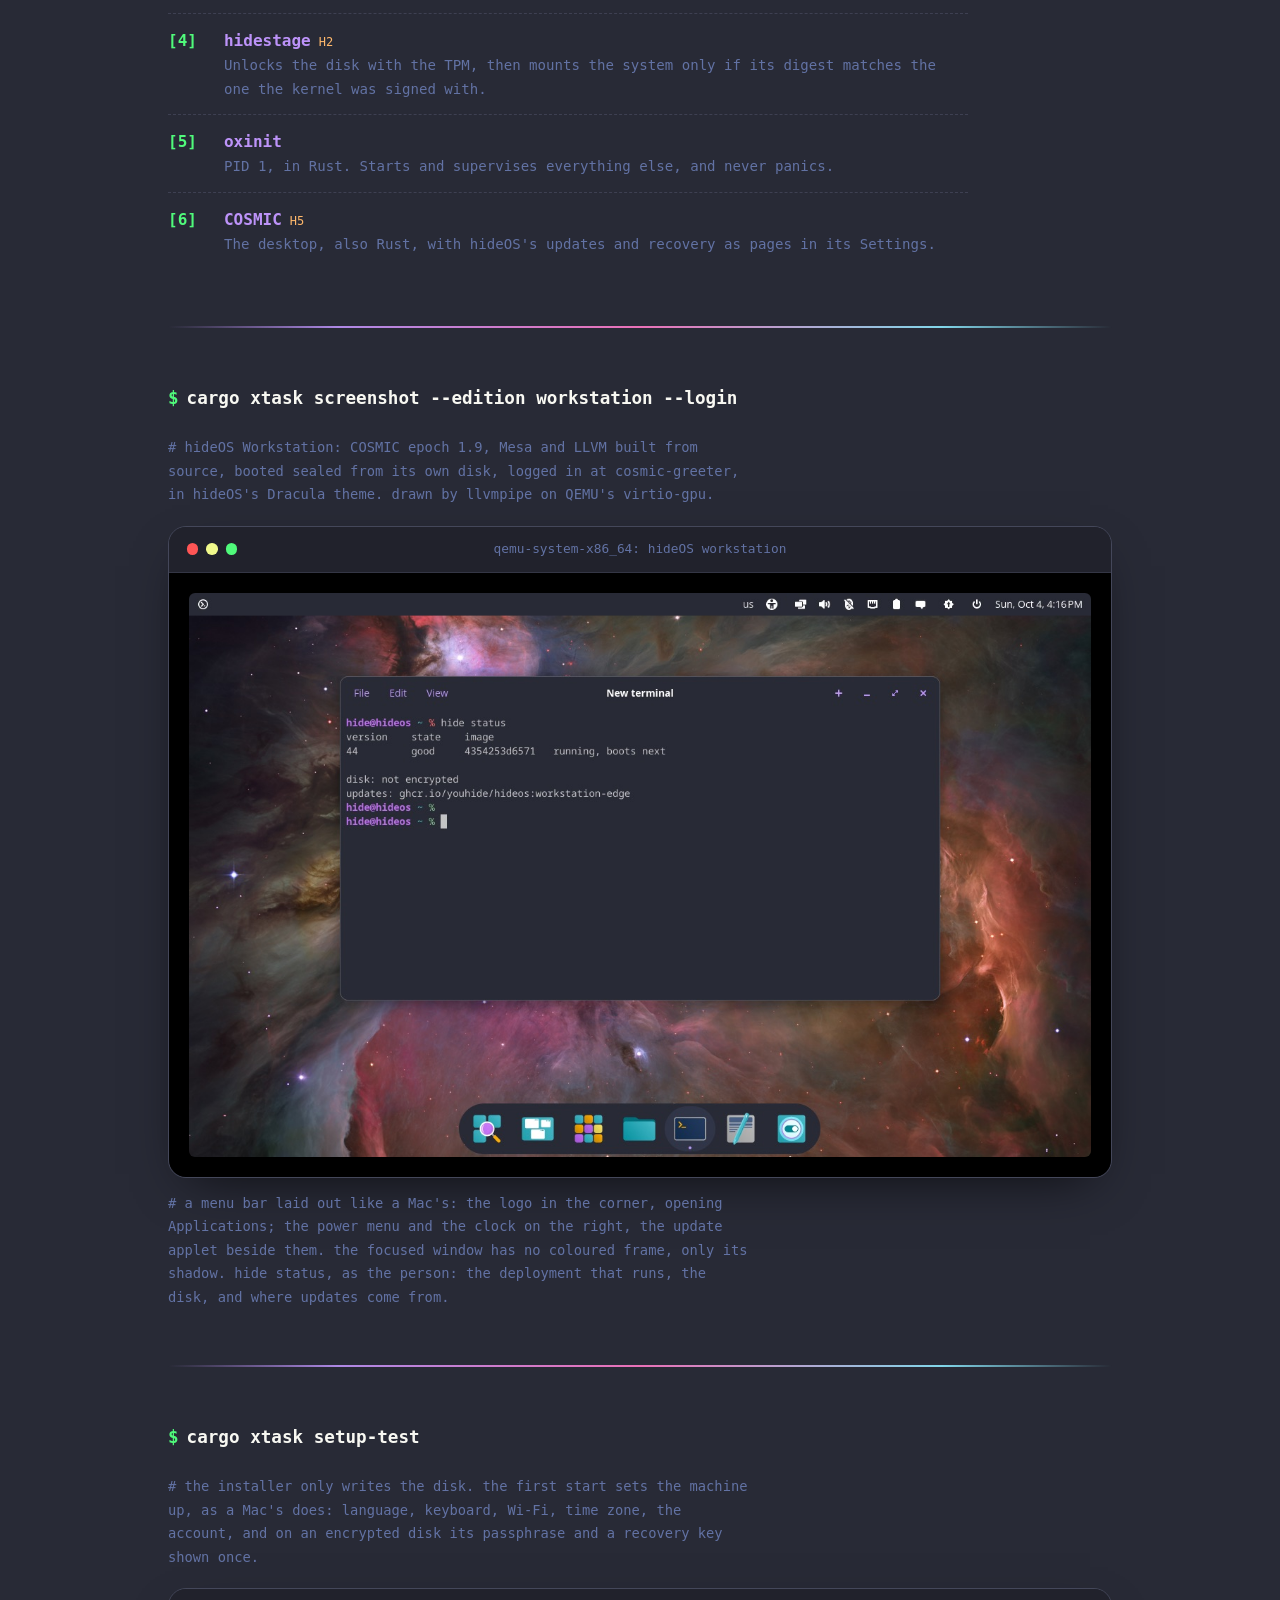
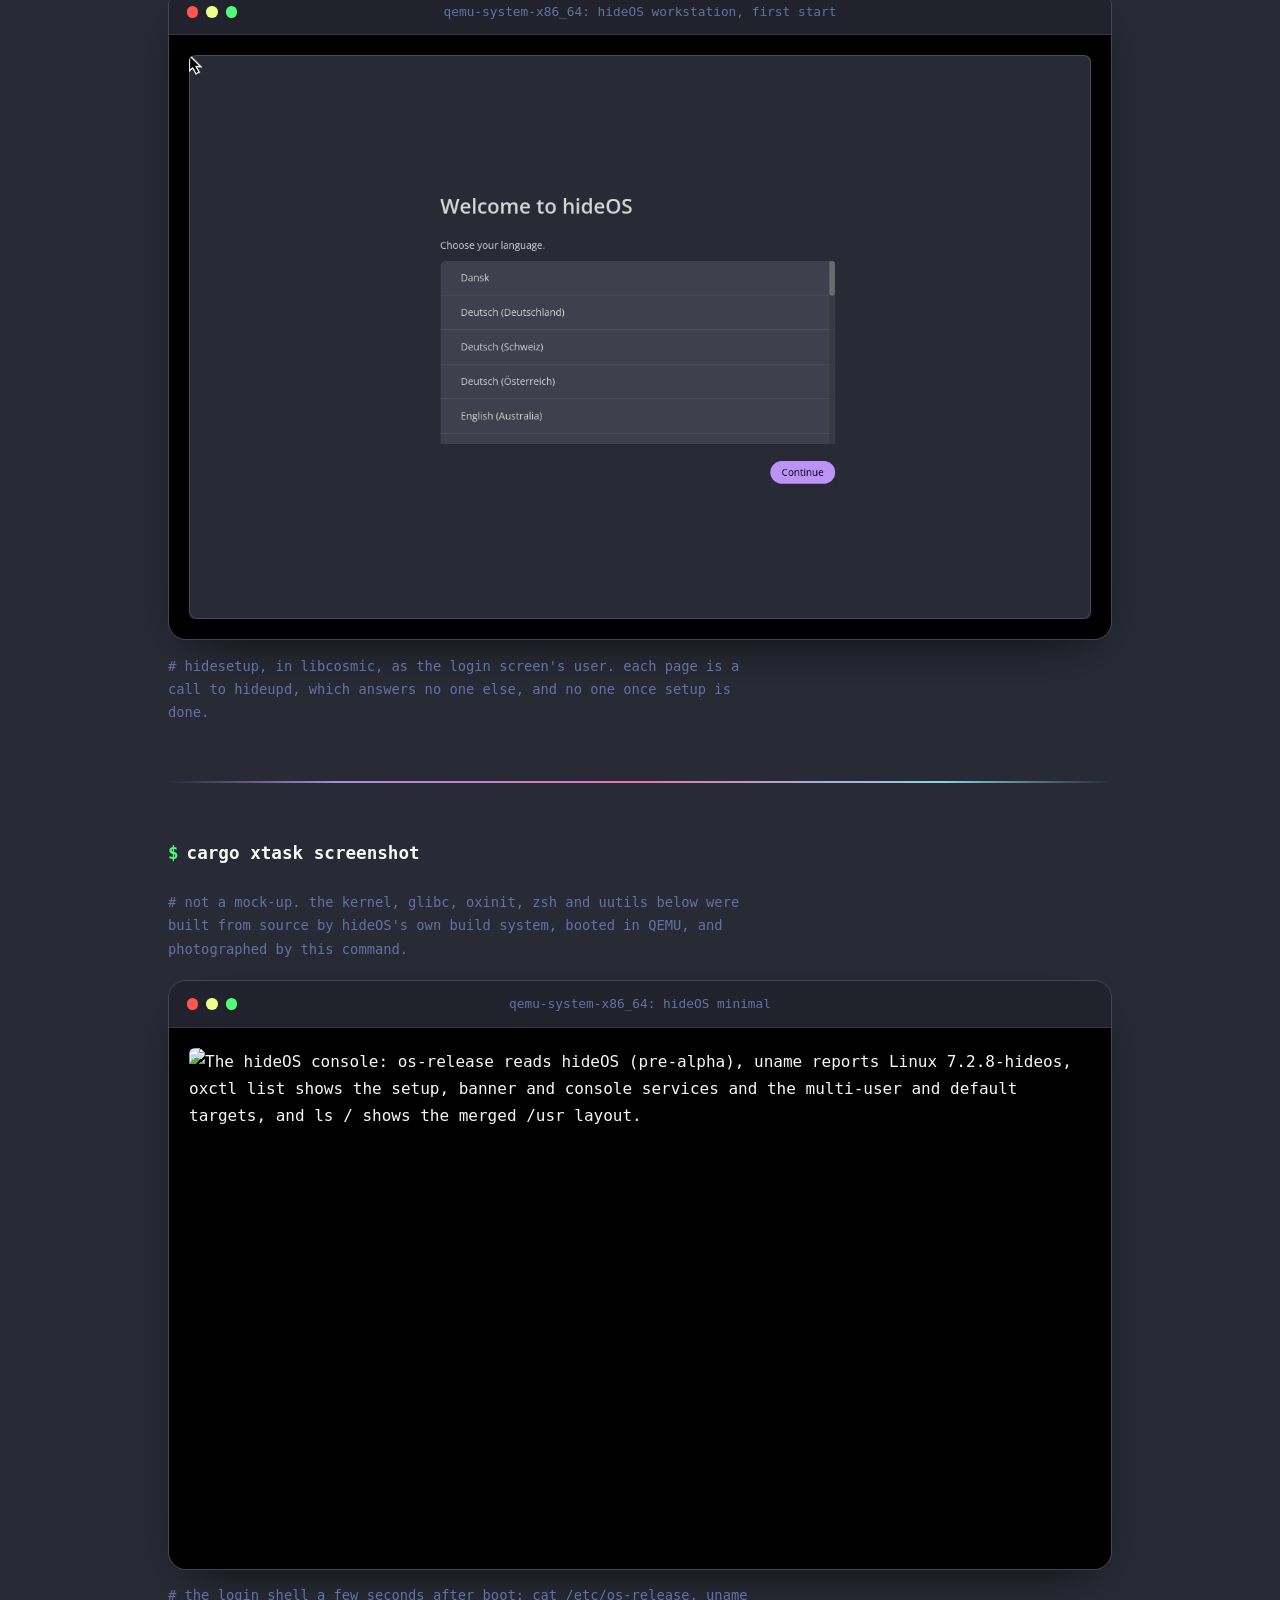
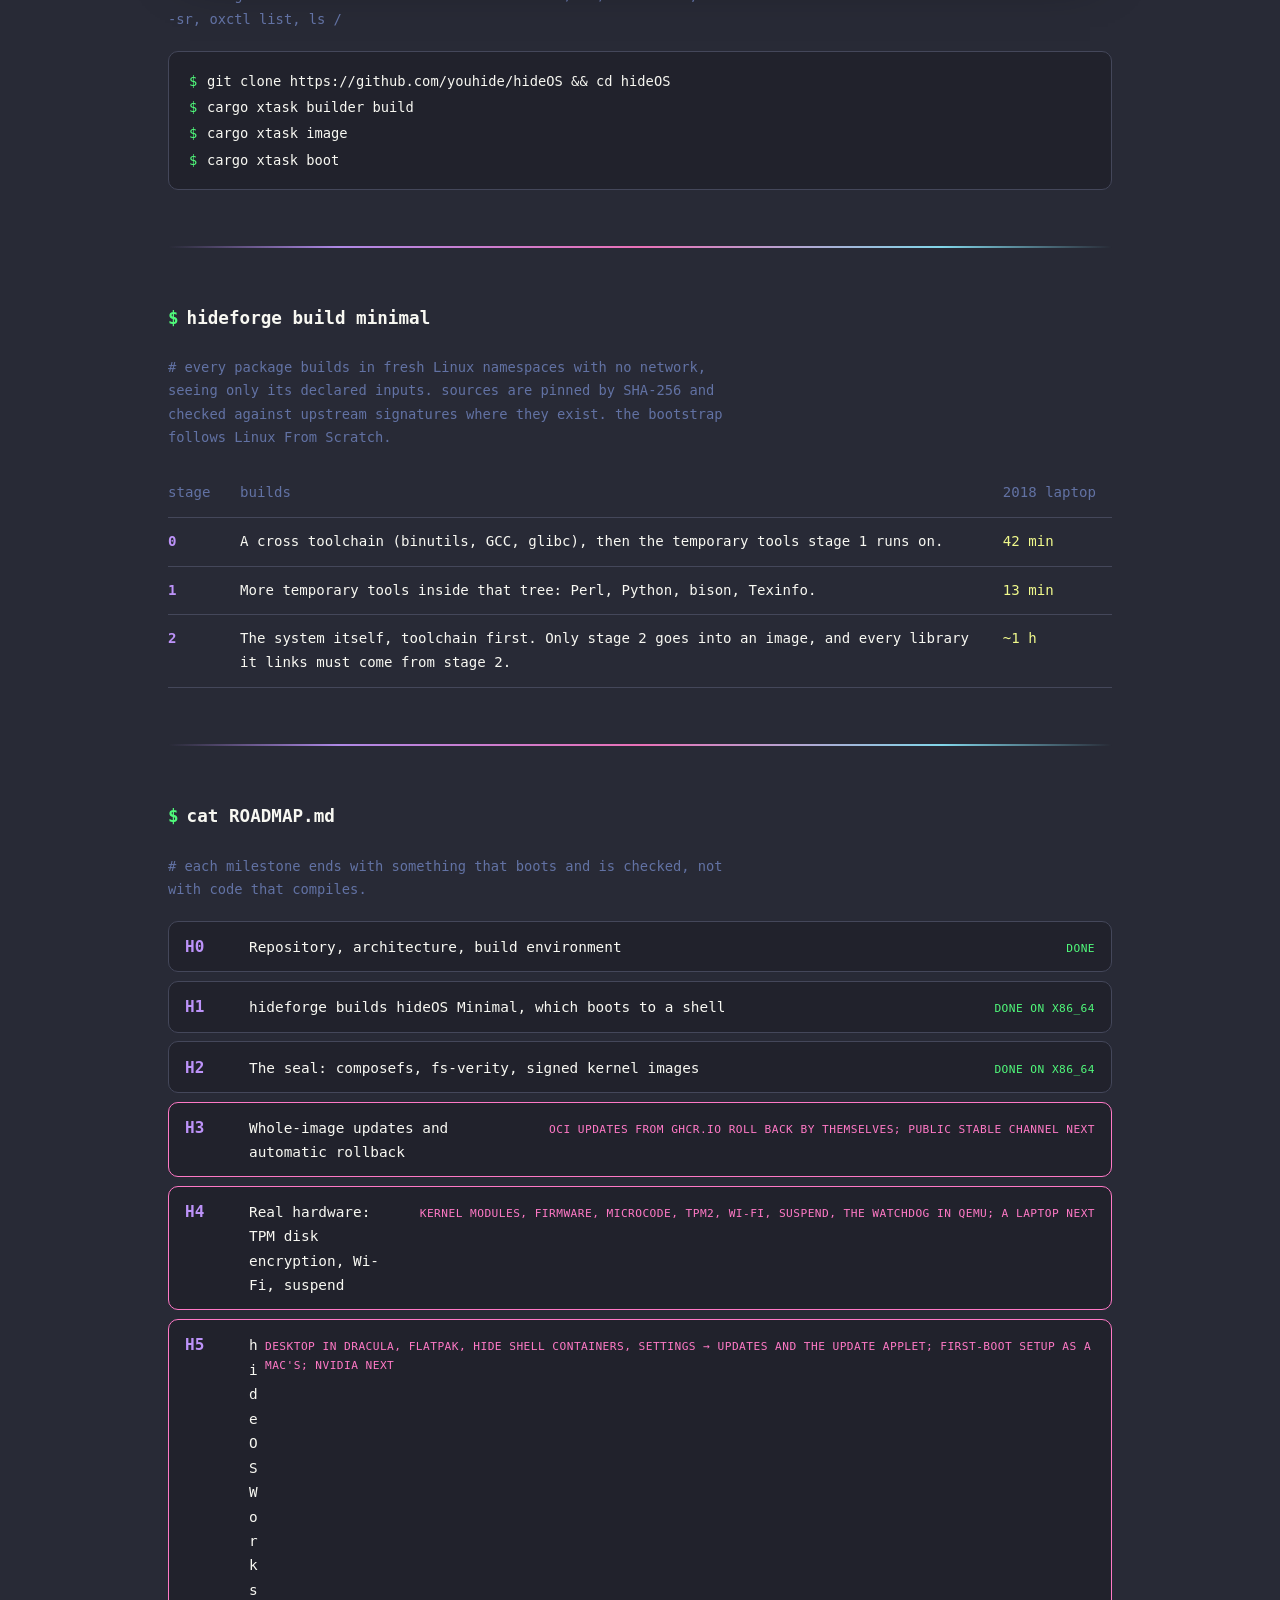
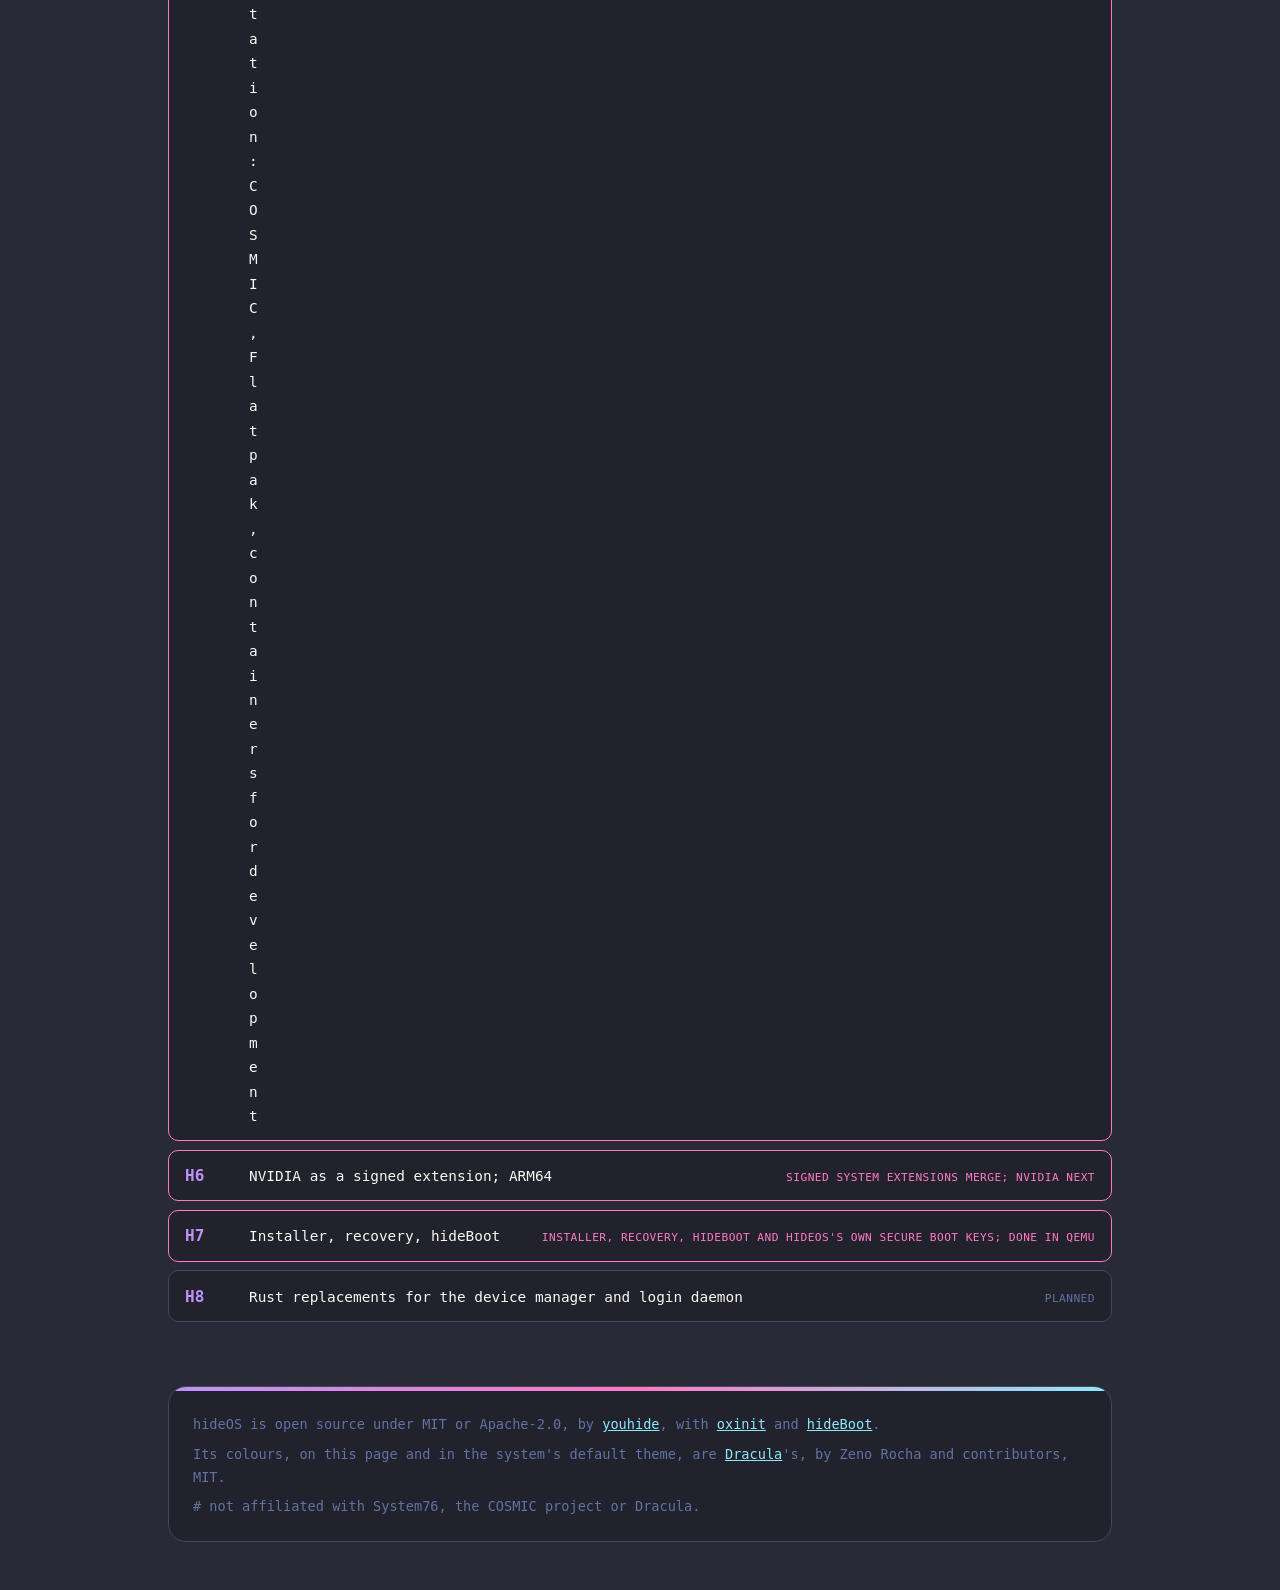
==== commit 307ed82c: "H5: first-boot setup as a Mac's, and the menu bar's corner The installer only writes the disk. On th" ====
--- a/site/index.html
+++ b/site/index.html
@@ -116,7 +116,7 @@
         <h1 class="hero__name">hideOS<span class="cursor" aria-hidden="true">_</span></h1>
         <p class="hero__role">A Linux workstation that can't change under you.</p>
         <p class="hero__lead">Built from source and sealed: the whole system is one signed image, checked on every read. Updates replace it whole, and if one doesn't boot, the machine goes back by itself. Your files, settings and apps live outside it.</p>
-        <p class="hero__note"># pre-alpha: it builds itself from source, installs from its own installer and boots sealed in QEMU, Minimal to a shell and Workstation to the COSMIC desktop. not on real hardware yet.</p>
+        <p class="hero__note"># pre-alpha: it builds itself from source, installs from its own installer, sets itself up at the first start and boots sealed in QEMU, Minimal to a shell and Workstation to the COSMIC desktop. not on real hardware yet.</p>
         <div class="hero__actions">
           <a class="btn btn--primary" href="https://github.com/youhide/hideOS">Follow on GitHub</a>
           <a class="btn" href="https://github.com/youhide/hideOS/blob/main/ARCHITECTURE.md">Read the architecture</a>
@@ -197,10 +197,27 @@
         <span class="term__path">qemu-system-x86_64: hideOS workstation</span>
       </div>
       <div class="term__body">
-        <img src="desktop.jpg" width="1280" height="800" loading="lazy" alt="The COSMIC desktop on hideOS in the Dracula theme: a thin menu bar with the system menu and Applications on the left, status icons and Sun, Oct 4 with the time on the right; a terminal with purple accents shows hide status — good, running, boots next; the disk not encrypted; updates from ghcr.io/youhide/hideos:workstation-edge — over the Orion nebula wallpaper, with the dock below.">
-      </div>
-    </div>
-    <p class="shot__caption"># a menu bar laid out like a Mac's: the system menu on the left, the clock in the corner, the update applet beside it. hide status, as the person: the deployment that runs, the disk, and where updates come from.</p>
+        <img src="desktop.jpg" width="1280" height="800" loading="lazy" alt="The COSMIC desktop on hideOS in the Dracula theme: a thin menu bar with the hideOS logo in the corner, status icons, the power menu and Sun, Oct 4 with the time on the right; a terminal, framed by its shadow alone, shows hide status — good, running, boots next; the disk not encrypted; updates from ghcr.io/youhide/hideos:workstation-edge — over the Orion nebula wallpaper, with the dock below.">
+      </div>
+    </div>
+    <p class="shot__caption"># a menu bar laid out like a Mac's: the logo in the corner, opening Applications; the power menu and the clock on the right, the update applet beside them. the focused window has no coloured frame, only its shadow. hide status, as the person: the deployment that runs, the disk, and where updates come from.</p>
+  </section>
+
+  <hr class="rule">
+
+  <section class="section" aria-labelledby="setup">
+    <h2 class="section__title" id="setup"><span class="sig">$</span>cargo xtask setup-test</h2>
+    <p class="comment"># the installer only writes the disk. the first start sets the machine up, as a Mac's does: language, keyboard, Wi-Fi, time zone, the account, and on an encrypted disk its passphrase and a recovery key shown once.</p>
+    <div class="term shot shot--photo">
+      <div class="term__bar" aria-hidden="true">
+        <span class="dot dot--red"></span><span class="dot dot--yellow"></span><span class="dot dot--green"></span>
+        <span class="term__path">qemu-system-x86_64: hideOS workstation, first start</span>
+      </div>
+      <div class="term__body">
+        <img src="setup.jpg" width="1280" height="800" loading="lazy" alt="hidesetup, full screen in Dracula's colours: Welcome to hideOS, choose your language, a list from Dansk and Deutsch to English, and Continue.">
+      </div>
+    </div>
+    <p class="shot__caption"># hidesetup, in libcosmic, as the login screen's user. each page is a call to hideupd, which answers no one else, and no one once setup is done.</p>
   </section>
 
   <hr class="rule">
@@ -250,7 +267,7 @@
       <li class="is-done"><span class="roadmap__id">H2</span><span class="roadmap__what">The seal: composefs, fs-verity, signed kernel images</span><span class="roadmap__state">done on x86_64</span></li>
       <li class="is-now"><span class="roadmap__id">H3</span><span class="roadmap__what">Whole-image updates and automatic rollback</span><span class="roadmap__state">OCI updates from ghcr.io roll back by themselves; public stable channel next</span></li>
       <li class="is-now"><span class="roadmap__id">H4</span><span class="roadmap__what">Real hardware: TPM disk encryption, Wi-Fi, suspend</span><span class="roadmap__state">kernel modules, firmware, microcode, TPM2, Wi-Fi, suspend, the watchdog in QEMU; a laptop next</span></li>
-      <li class="is-now"><span class="roadmap__id">H5</span><span class="roadmap__what">hideOS Workstation: COSMIC, Flatpak, containers for development</span><span class="roadmap__state">desktop in Dracula, Flatpak, hide shell containers, Settings → Updates and the update applet; first-boot setup next</span></li>
+      <li class="is-now"><span class="roadmap__id">H5</span><span class="roadmap__what">hideOS Workstation: COSMIC, Flatpak, containers for development</span><span class="roadmap__state">desktop in Dracula, Flatpak, hide shell containers, Settings → Updates and the update applet; first-boot setup as a Mac's; NVIDIA next</span></li>
       <li class="is-now"><span class="roadmap__id">H6</span><span class="roadmap__what">NVIDIA as a signed extension; ARM64</span><span class="roadmap__state">signed system extensions merge; NVIDIA next</span></li>
       <li class="is-now"><span class="roadmap__id">H7</span><span class="roadmap__what">Installer, recovery, hideBoot</span><span class="roadmap__state">installer, recovery, hideBoot and hideOS's own Secure Boot keys; done in QEMU</span></li>
       <li><span class="roadmap__id">H8</span><span class="roadmap__what">Rust replacements for the device manager and login daemon</span><span class="roadmap__state">planned</span></li>
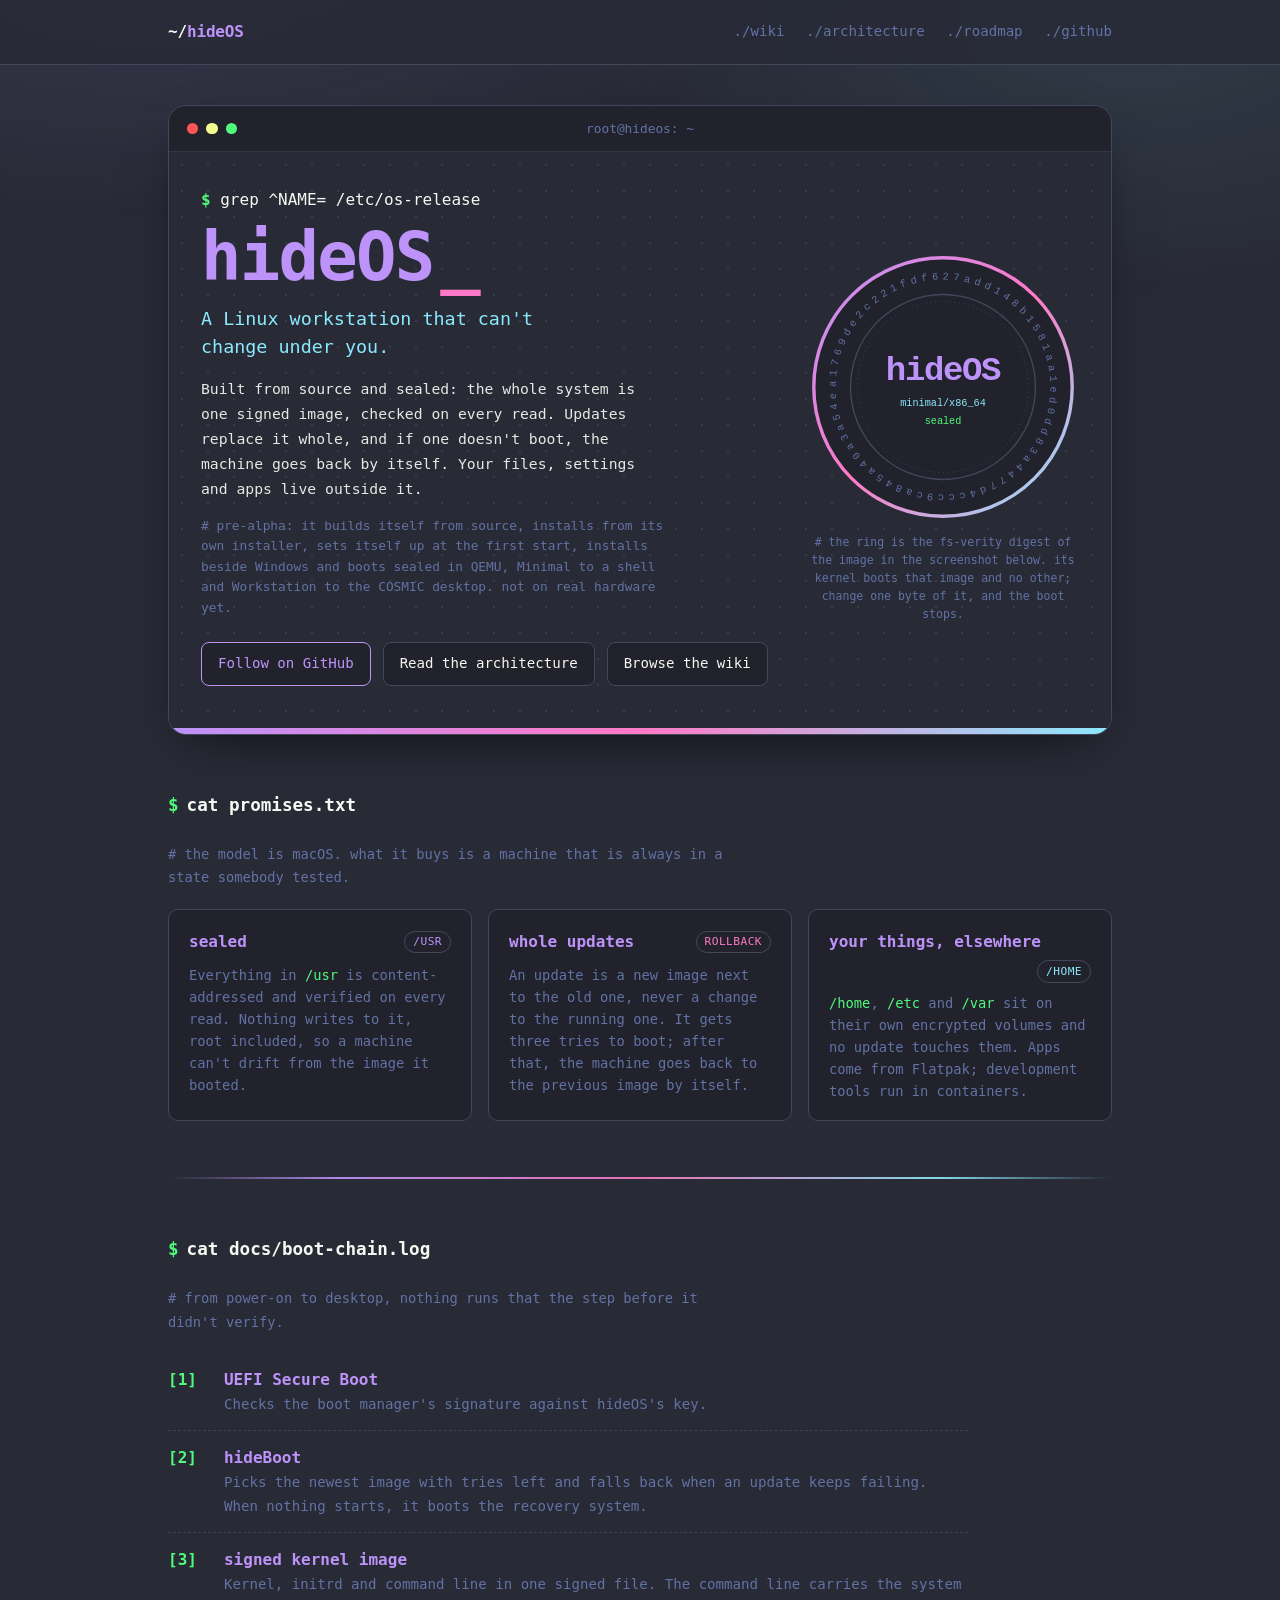
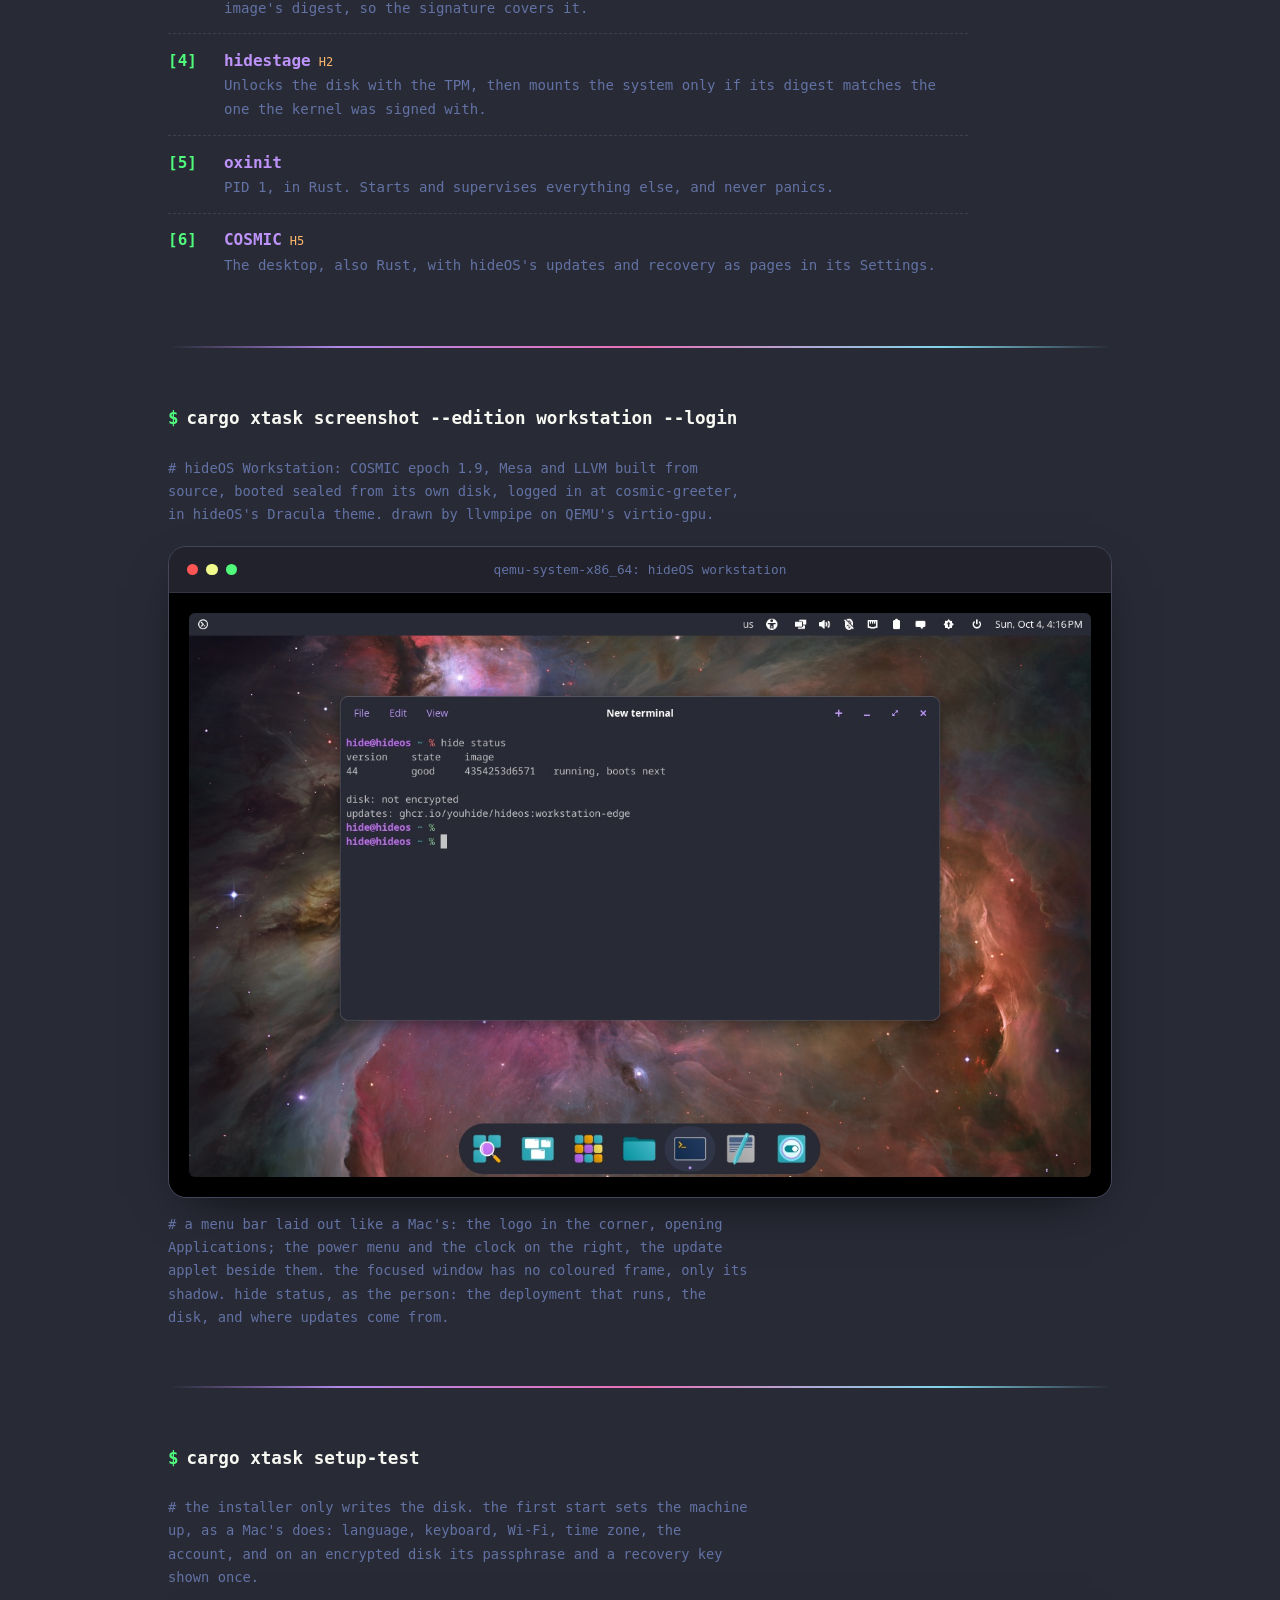
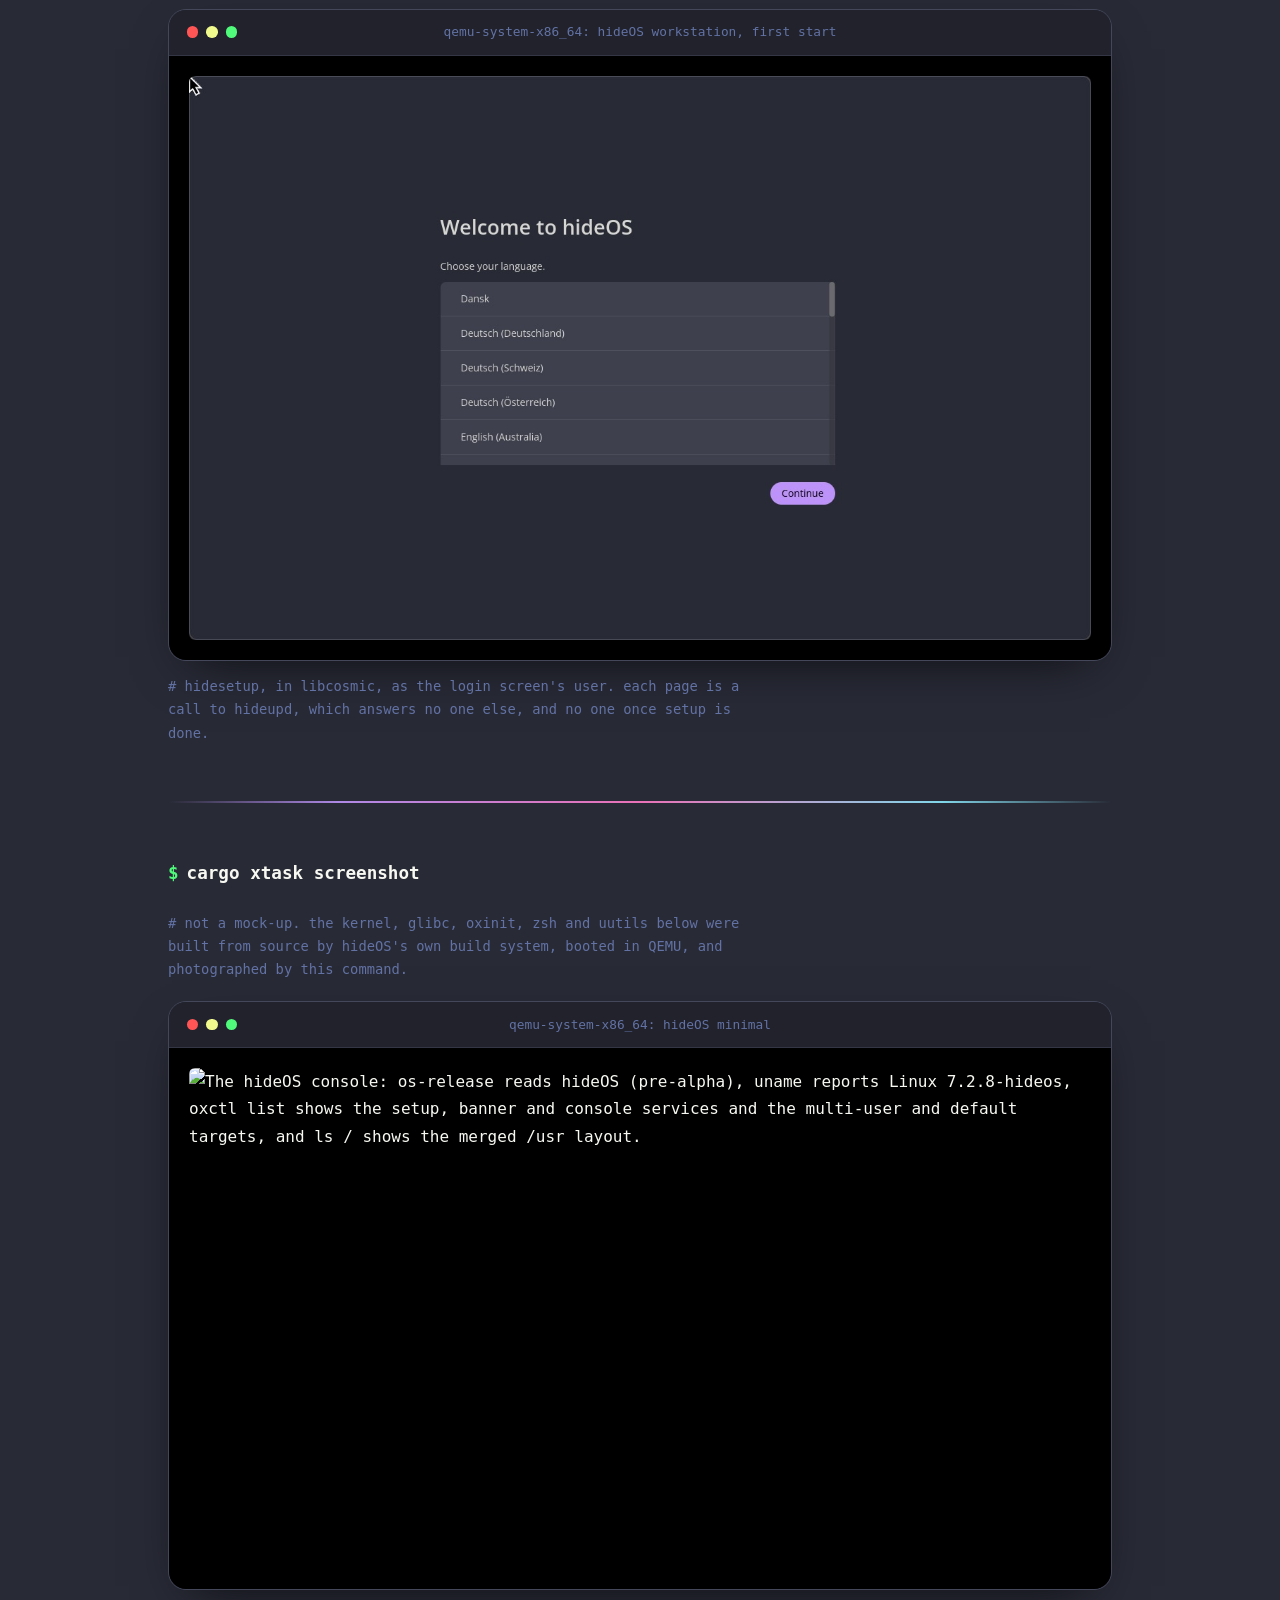
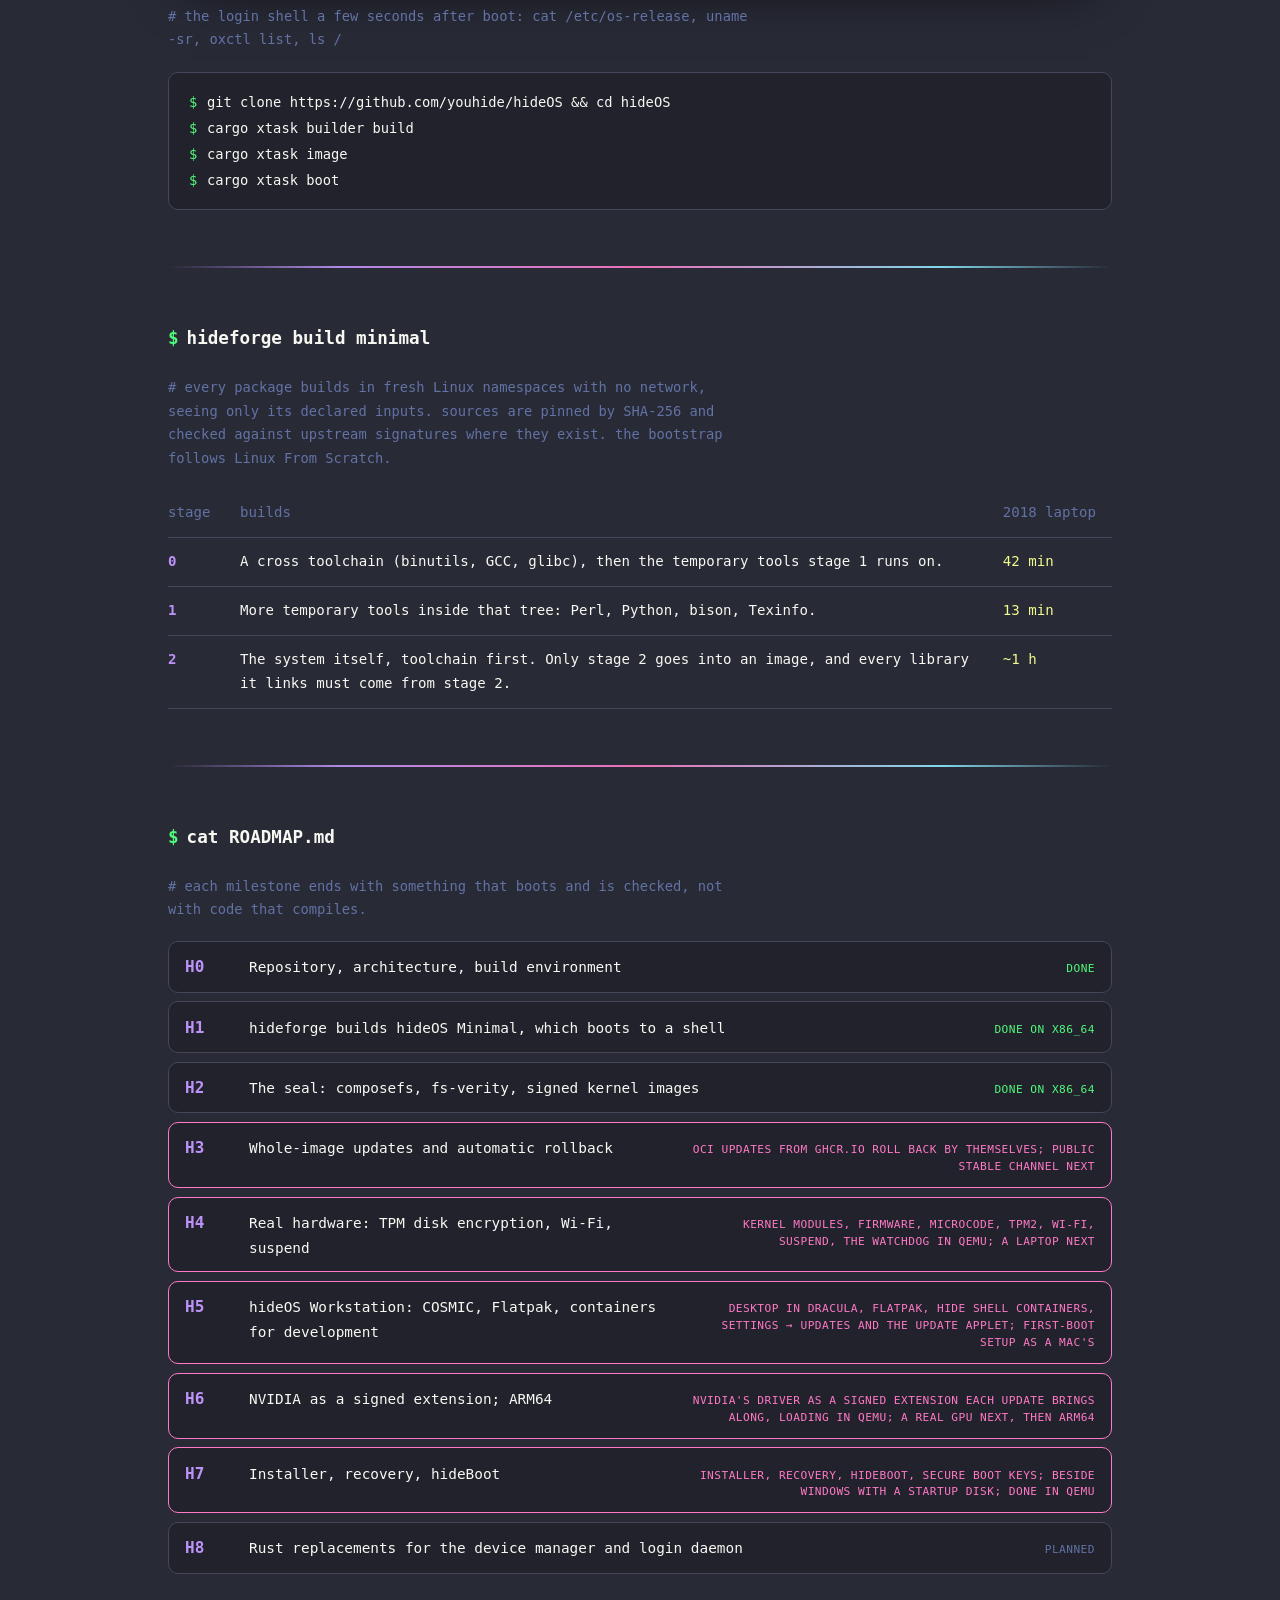
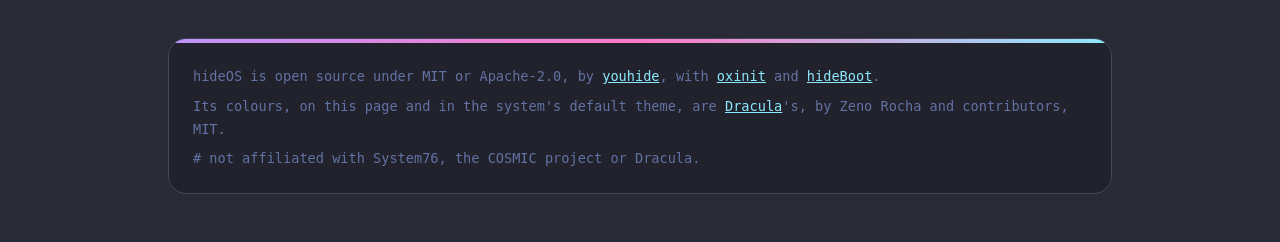
==== commit 4d64c815: "H6 and H7: NVIDIA's driver as an extension updates bring along, and hideOS beside Windows NVIDIA (H6" ====
--- a/site/index.html
+++ b/site/index.html
@@ -116,7 +116,7 @@
         <h1 class="hero__name">hideOS<span class="cursor" aria-hidden="true">_</span></h1>
         <p class="hero__role">A Linux workstation that can't change under you.</p>
         <p class="hero__lead">Built from source and sealed: the whole system is one signed image, checked on every read. Updates replace it whole, and if one doesn't boot, the machine goes back by itself. Your files, settings and apps live outside it.</p>
-        <p class="hero__note"># pre-alpha: it builds itself from source, installs from its own installer, sets itself up at the first start and boots sealed in QEMU, Minimal to a shell and Workstation to the COSMIC desktop. not on real hardware yet.</p>
+        <p class="hero__note"># pre-alpha: it builds itself from source, installs from its own installer, sets itself up at the first start, installs beside Windows and boots sealed in QEMU, Minimal to a shell and Workstation to the COSMIC desktop. not on real hardware yet.</p>
         <div class="hero__actions">
           <a class="btn btn--primary" href="https://github.com/youhide/hideOS">Follow on GitHub</a>
           <a class="btn" href="https://github.com/youhide/hideOS/blob/main/ARCHITECTURE.md">Read the architecture</a>
@@ -267,9 +267,9 @@
       <li class="is-done"><span class="roadmap__id">H2</span><span class="roadmap__what">The seal: composefs, fs-verity, signed kernel images</span><span class="roadmap__state">done on x86_64</span></li>
       <li class="is-now"><span class="roadmap__id">H3</span><span class="roadmap__what">Whole-image updates and automatic rollback</span><span class="roadmap__state">OCI updates from ghcr.io roll back by themselves; public stable channel next</span></li>
       <li class="is-now"><span class="roadmap__id">H4</span><span class="roadmap__what">Real hardware: TPM disk encryption, Wi-Fi, suspend</span><span class="roadmap__state">kernel modules, firmware, microcode, TPM2, Wi-Fi, suspend, the watchdog in QEMU; a laptop next</span></li>
-      <li class="is-now"><span class="roadmap__id">H5</span><span class="roadmap__what">hideOS Workstation: COSMIC, Flatpak, containers for development</span><span class="roadmap__state">desktop in Dracula, Flatpak, hide shell containers, Settings → Updates and the update applet; first-boot setup as a Mac's; NVIDIA next</span></li>
-      <li class="is-now"><span class="roadmap__id">H6</span><span class="roadmap__what">NVIDIA as a signed extension; ARM64</span><span class="roadmap__state">signed system extensions merge; NVIDIA next</span></li>
-      <li class="is-now"><span class="roadmap__id">H7</span><span class="roadmap__what">Installer, recovery, hideBoot</span><span class="roadmap__state">installer, recovery, hideBoot and hideOS's own Secure Boot keys; done in QEMU</span></li>
+      <li class="is-now"><span class="roadmap__id">H5</span><span class="roadmap__what">hideOS Workstation: COSMIC, Flatpak, containers for development</span><span class="roadmap__state">desktop in Dracula, Flatpak, hide shell containers, Settings → Updates and the update applet; first-boot setup as a Mac's</span></li>
+      <li class="is-now"><span class="roadmap__id">H6</span><span class="roadmap__what">NVIDIA as a signed extension; ARM64</span><span class="roadmap__state">NVIDIA's driver as a signed extension each update brings along, loading in QEMU; a real GPU next, then ARM64</span></li>
+      <li class="is-now"><span class="roadmap__id">H7</span><span class="roadmap__what">Installer, recovery, hideBoot</span><span class="roadmap__state">installer, recovery, hideBoot, Secure Boot keys; beside Windows with a Startup Disk; done in QEMU</span></li>
       <li><span class="roadmap__id">H8</span><span class="roadmap__what">Rust replacements for the device manager and login daemon</span><span class="roadmap__state">planned</span></li>
     </ol>
   </section>
--- a/site/style.css
+++ b/site/style.css
@@ -227,12 +227,14 @@
 /* roadmap */
 .roadmap { list-style: none; padding: 0; display: grid; gap: .55rem; }
 .roadmap li {
-  display: grid; grid-template-columns: 3rem minmax(0, 1fr) auto; gap: 1rem; align-items: baseline;
+  /* The state wraps within 45% of the card rather than growing to its
+     whole length: an `auto` column took the title's room, down to a letter. */
+  display: grid; grid-template-columns: 3rem minmax(12rem, 1fr) fit-content(45%); gap: 1rem; align-items: baseline;
   padding: .7rem 1rem; background: var(--bg-alt); border: 1px solid var(--line); border-radius: 10px;
 }
 .roadmap__id { color: var(--purple); font-weight: 700; }
 .roadmap__what { font-size: .9rem; }
-.roadmap__state { font-size: .7rem; letter-spacing: .04em; text-transform: uppercase; color: var(--muted); }
+.roadmap__state { font-size: .7rem; letter-spacing: .04em; text-transform: uppercase; color: var(--muted); text-align: right; line-height: 1.5; }
 .roadmap li.is-done .roadmap__state { color: var(--green); }
 .roadmap li.is-now { border-color: var(--pink); }
 .roadmap li.is-now .roadmap__state { color: var(--pink); }
@@ -338,7 +340,7 @@
   .term__body { flex-direction: column; align-items: flex-start; padding: 1.75rem 1.25rem 2rem; }
   .seal-wrap { align-self: center; }
   .roadmap li { grid-template-columns: 2.6rem minmax(0, 1fr); }
-  .roadmap__state { grid-column: 2; }
+  .roadmap__state { grid-column: 2; text-align: left; }
   .wiki { grid-template-columns: minmax(0, 1fr); gap: 1.5rem; padding-top: 1.5rem; }
   .wiki__toc--side { display: none; }
   .wiki__toc--compact { display: block; }
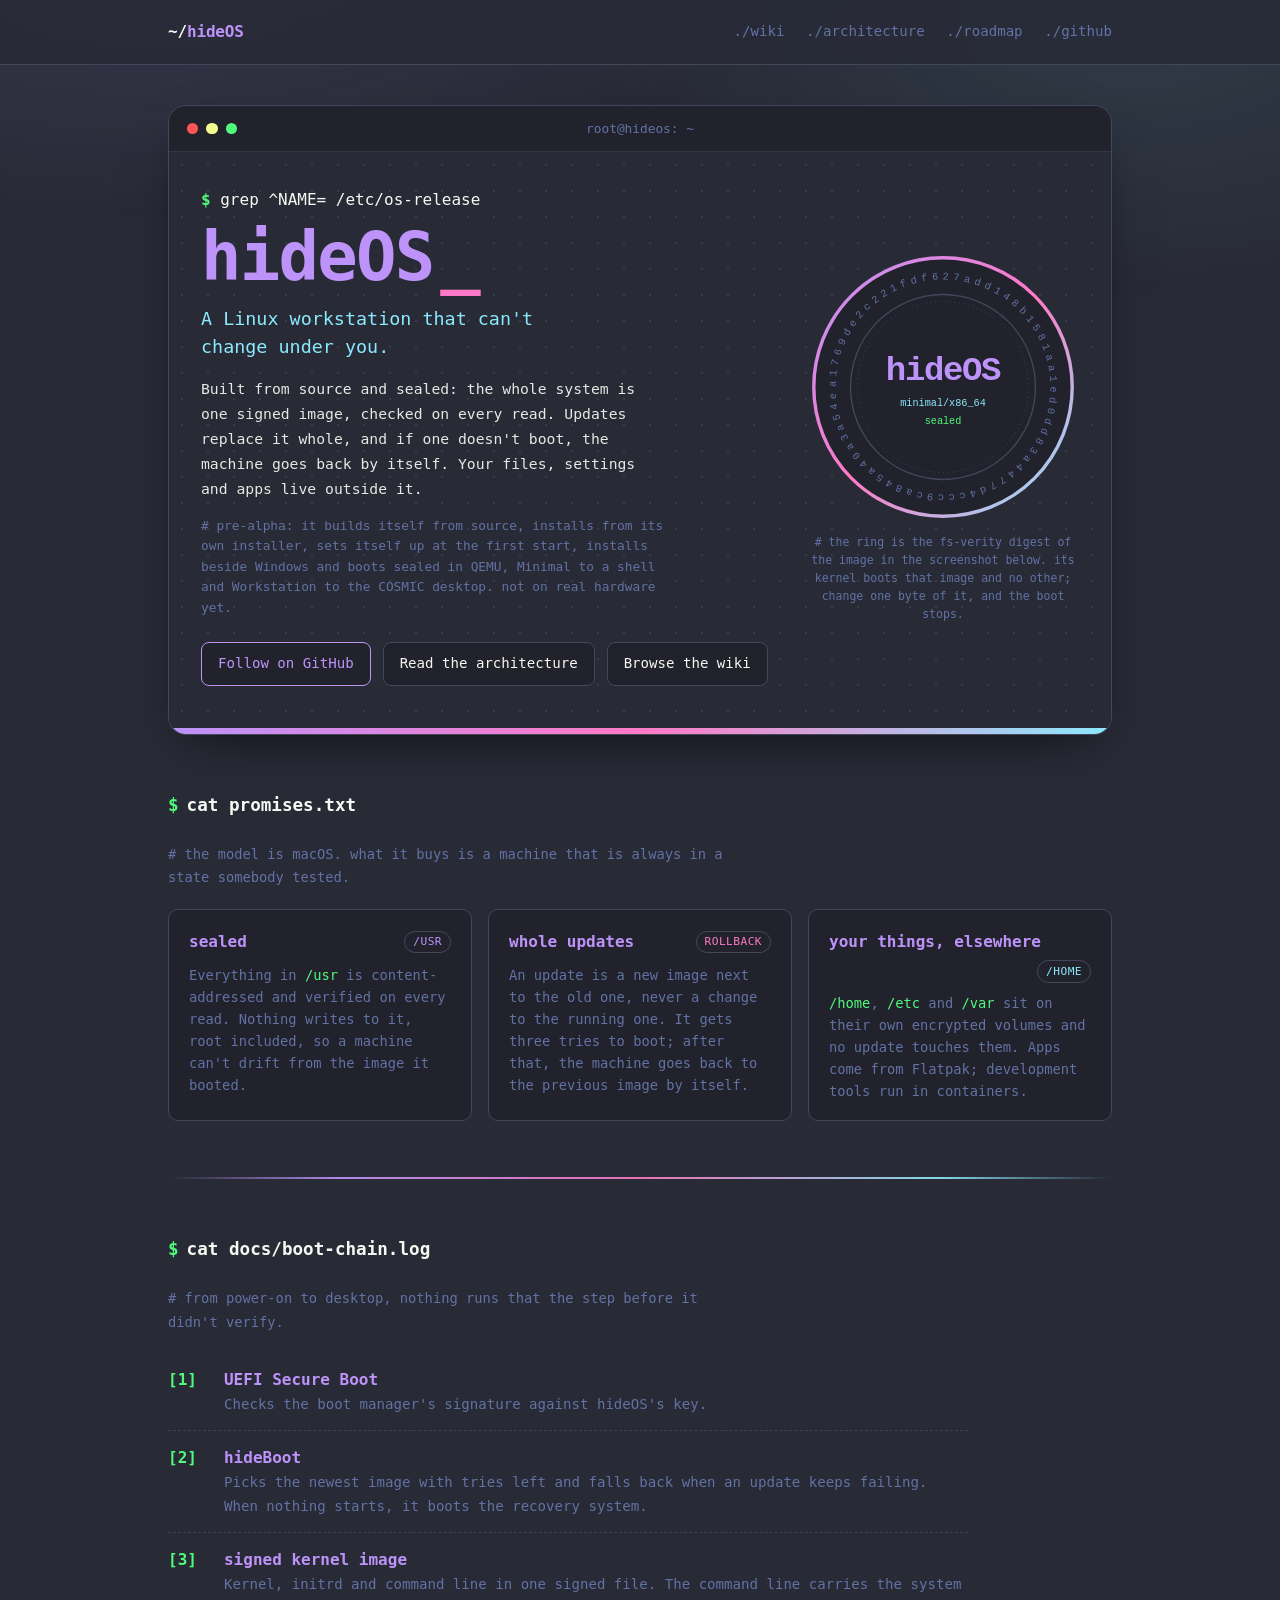
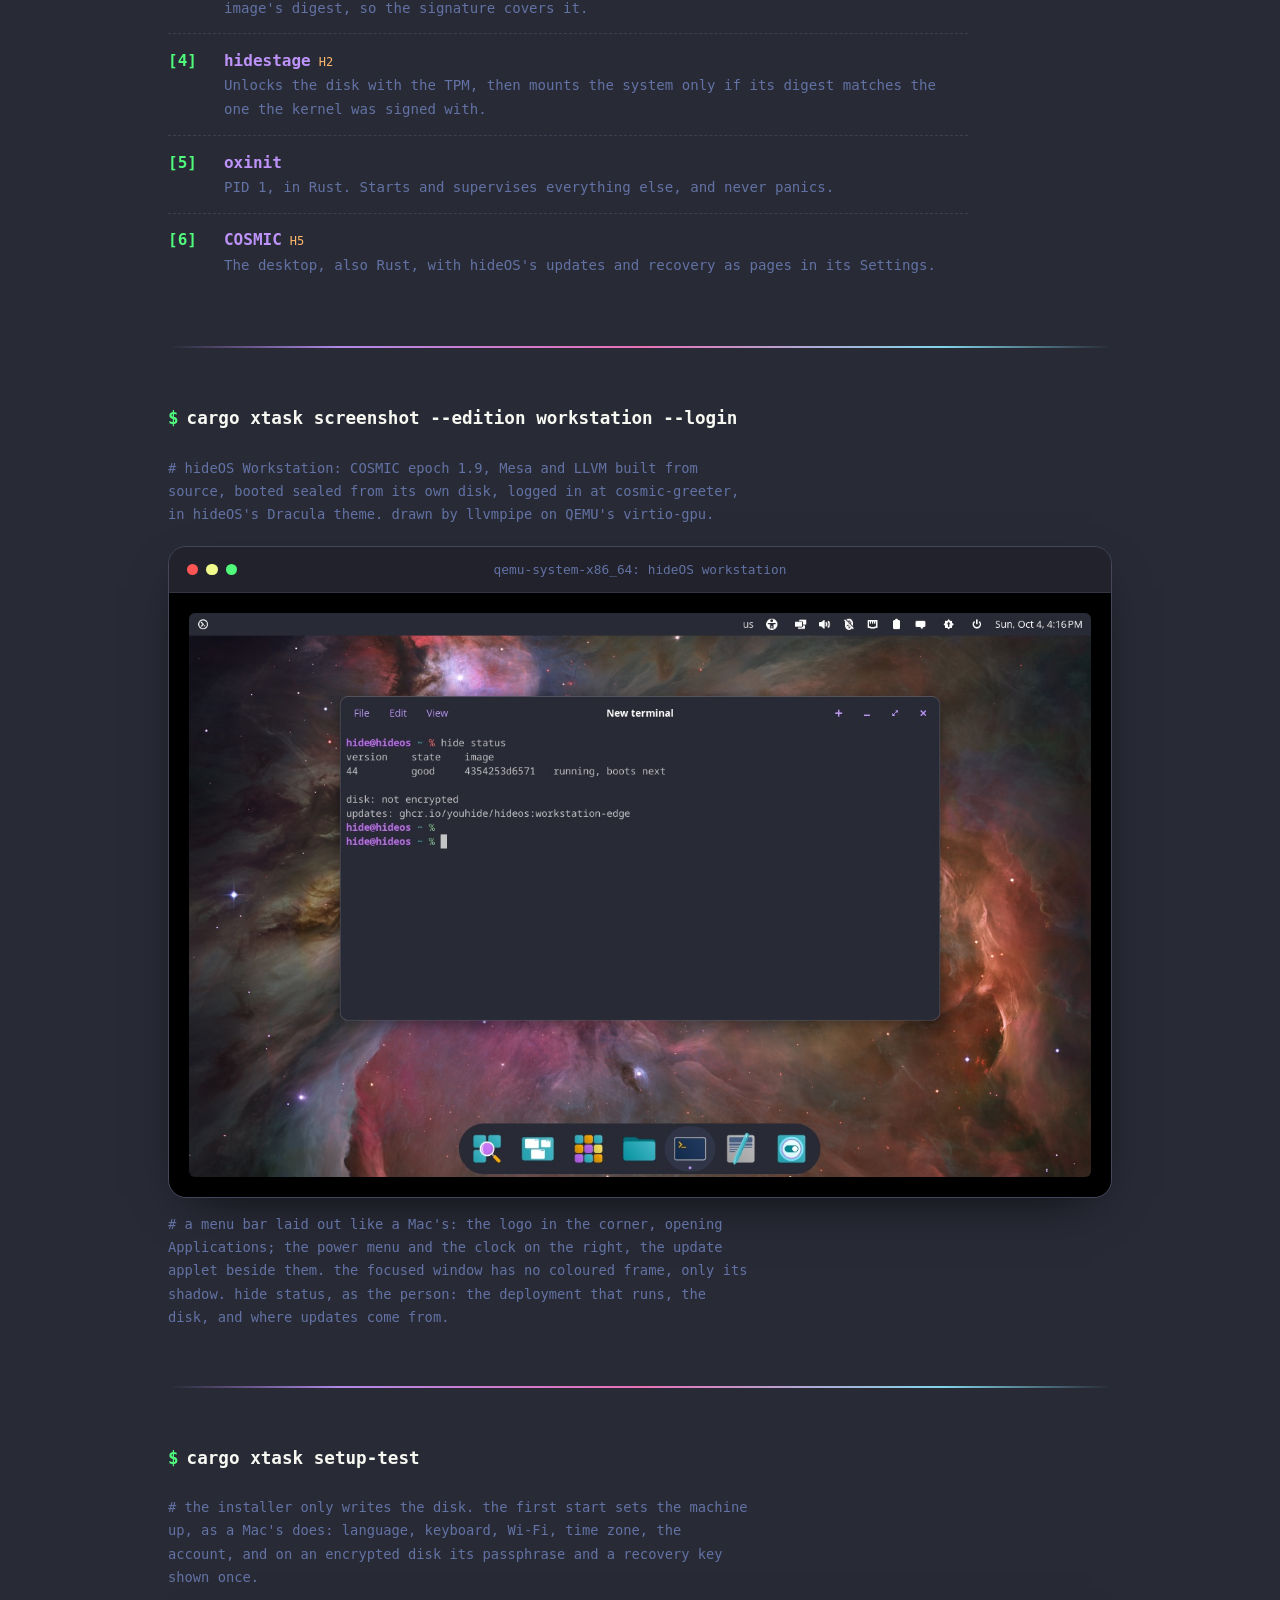
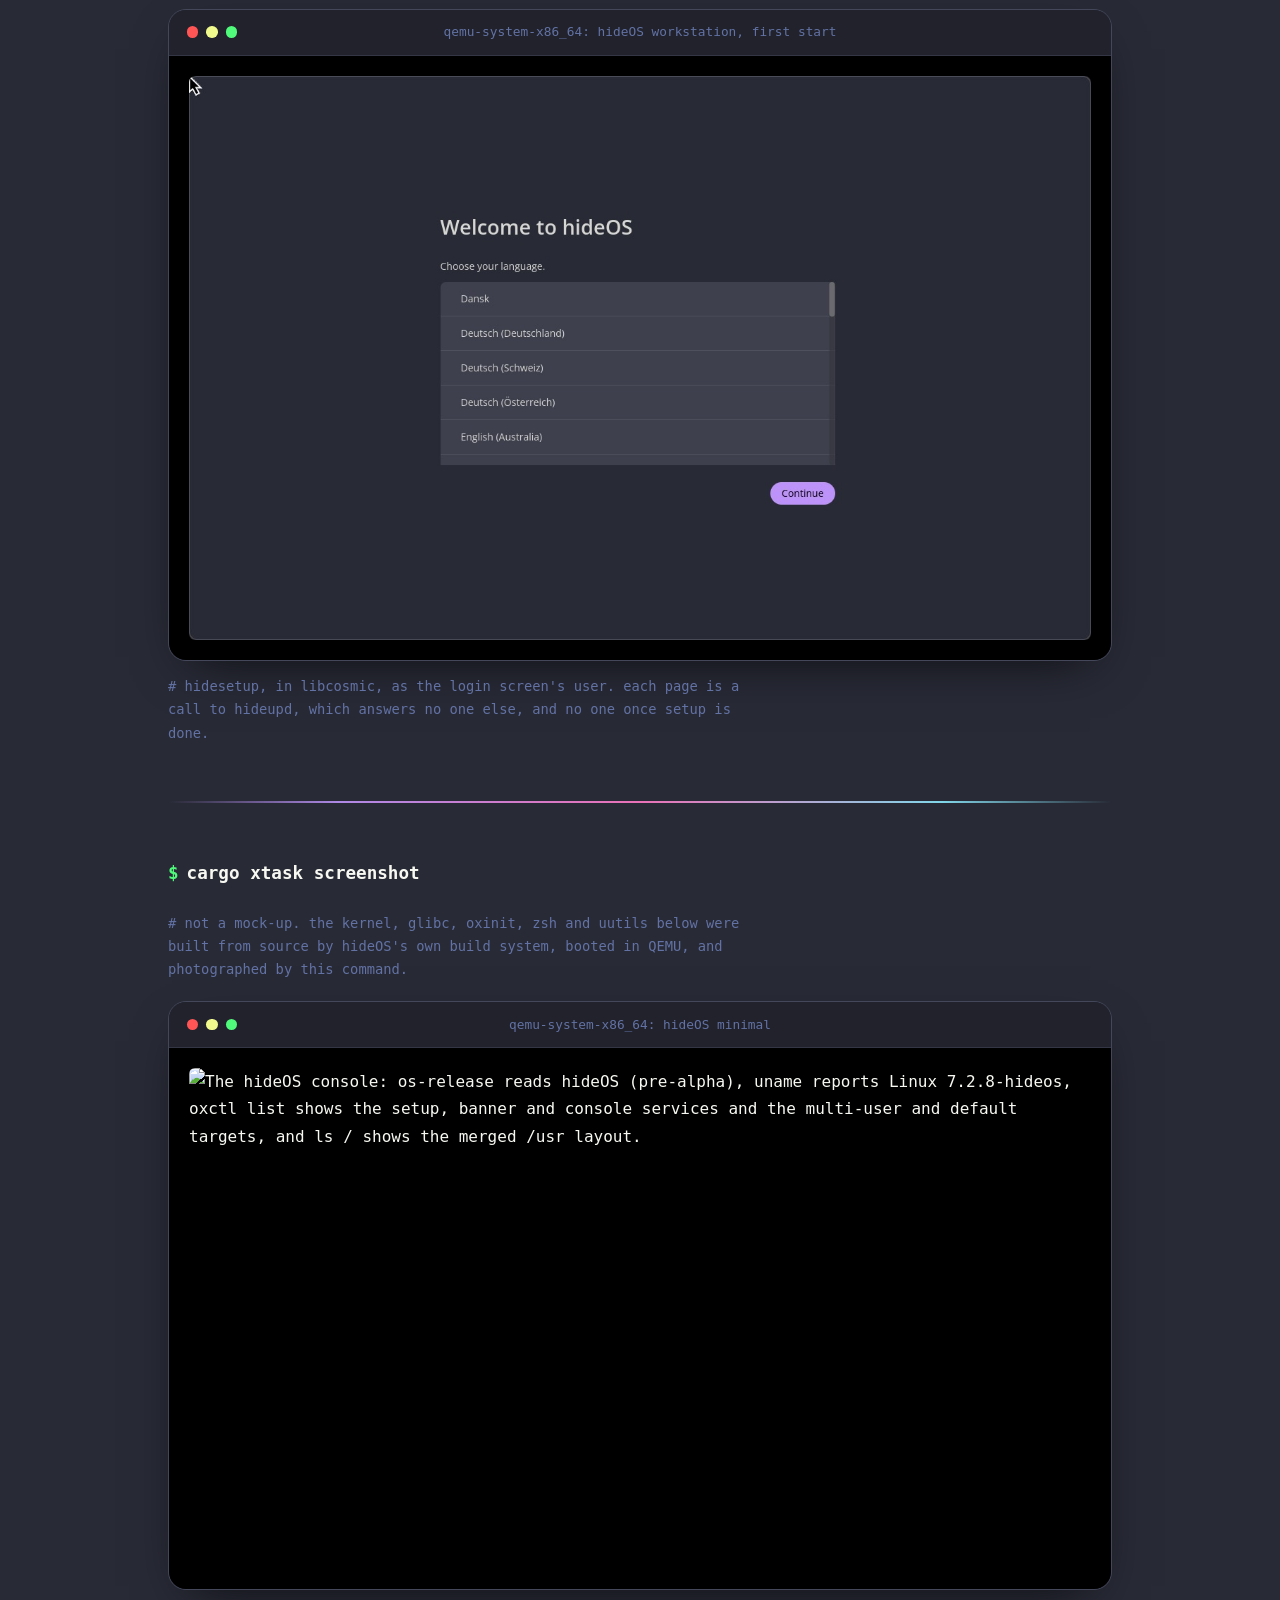
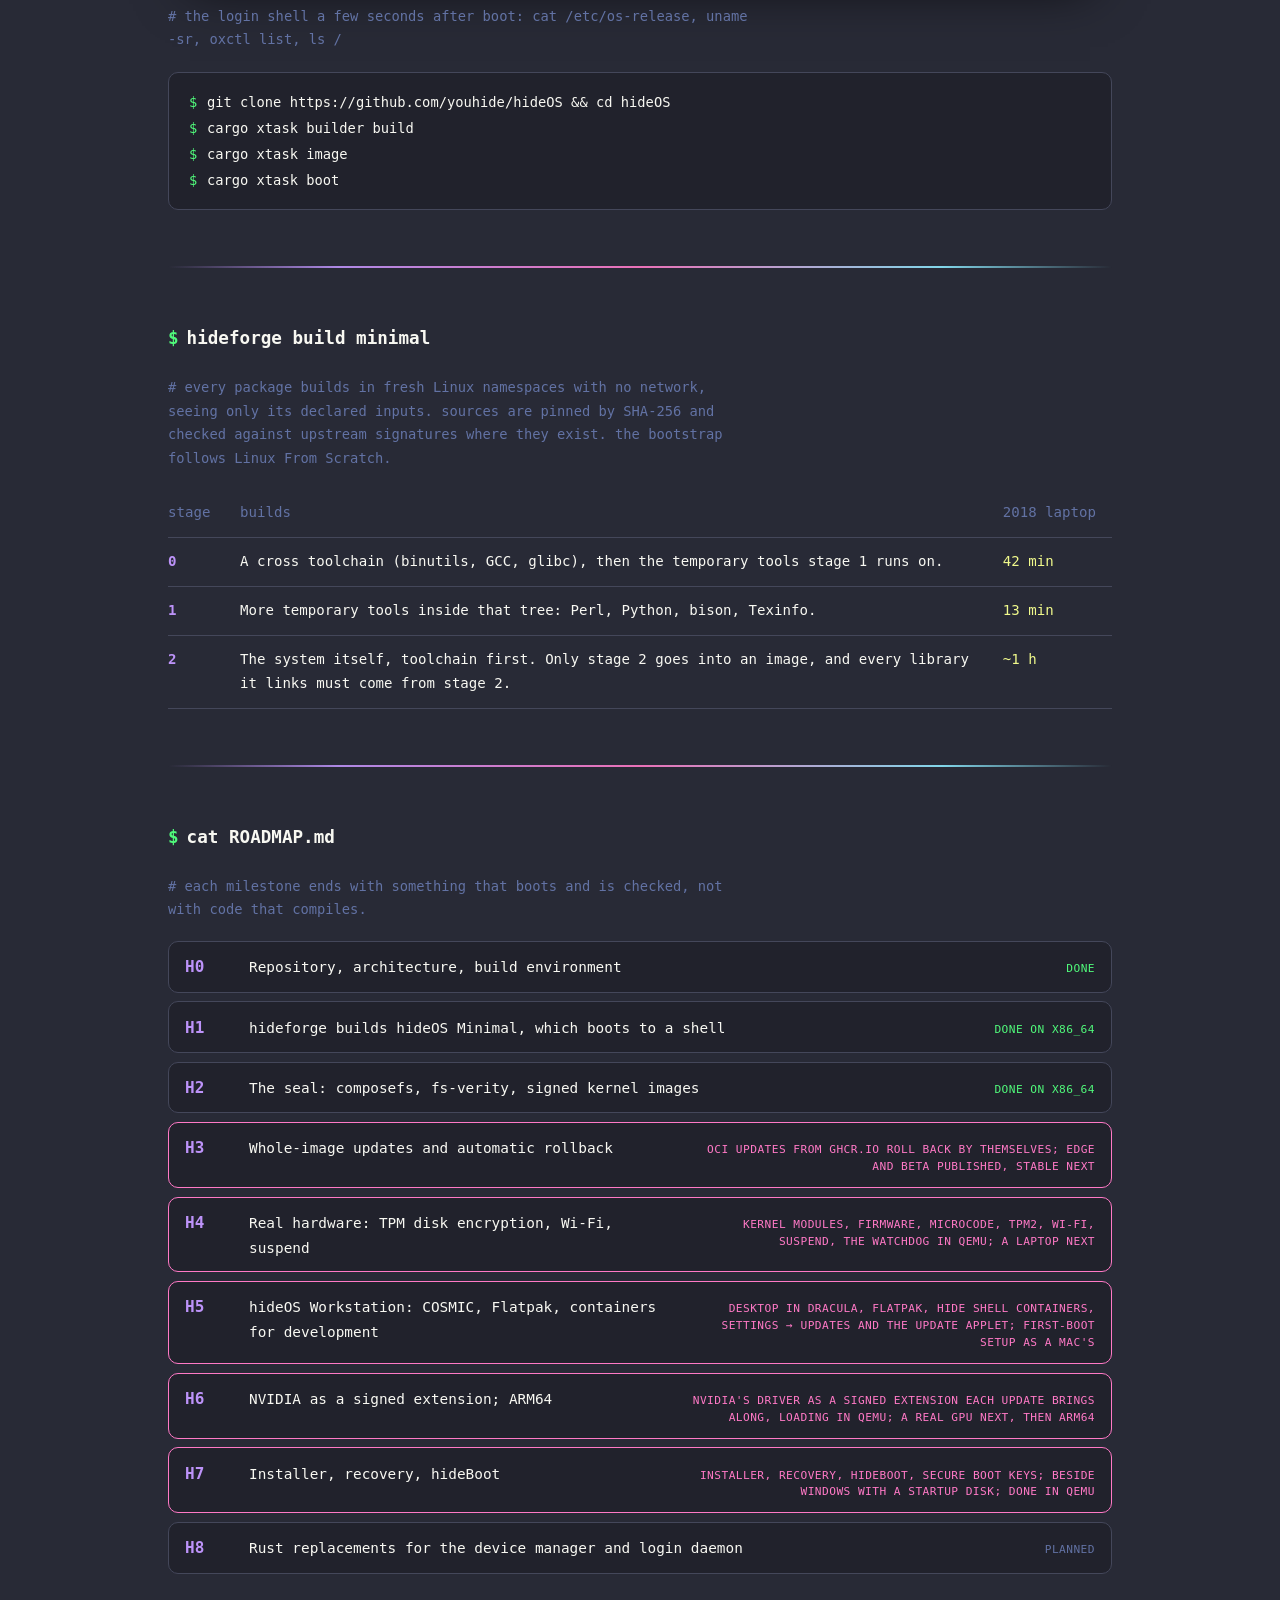
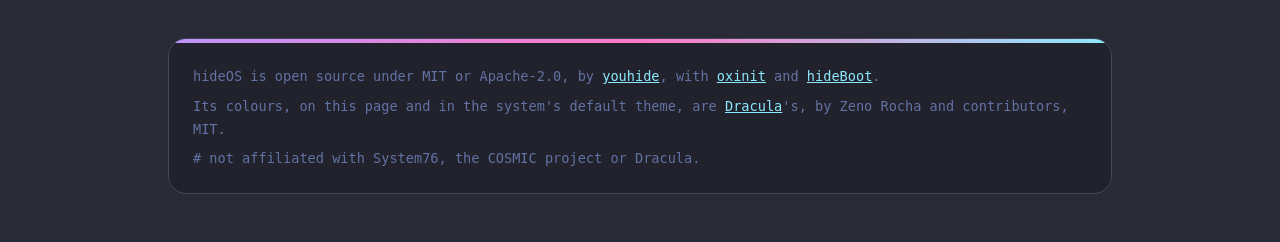
==== commit b3e444d5: "Site: edge and beta published; rustfmt on update-test's panic check" ====
--- a/site/index.html
+++ b/site/index.html
@@ -265,7 +265,7 @@
       <li class="is-done"><span class="roadmap__id">H0</span><span class="roadmap__what">Repository, architecture, build environment</span><span class="roadmap__state">done</span></li>
       <li class="is-done"><span class="roadmap__id">H1</span><span class="roadmap__what">hideforge builds hideOS Minimal, which boots to a shell</span><span class="roadmap__state">done on x86_64</span></li>
       <li class="is-done"><span class="roadmap__id">H2</span><span class="roadmap__what">The seal: composefs, fs-verity, signed kernel images</span><span class="roadmap__state">done on x86_64</span></li>
-      <li class="is-now"><span class="roadmap__id">H3</span><span class="roadmap__what">Whole-image updates and automatic rollback</span><span class="roadmap__state">OCI updates from ghcr.io roll back by themselves; public stable channel next</span></li>
+      <li class="is-now"><span class="roadmap__id">H3</span><span class="roadmap__what">Whole-image updates and automatic rollback</span><span class="roadmap__state">OCI updates from ghcr.io roll back by themselves; edge and beta published, stable next</span></li>
       <li class="is-now"><span class="roadmap__id">H4</span><span class="roadmap__what">Real hardware: TPM disk encryption, Wi-Fi, suspend</span><span class="roadmap__state">kernel modules, firmware, microcode, TPM2, Wi-Fi, suspend, the watchdog in QEMU; a laptop next</span></li>
       <li class="is-now"><span class="roadmap__id">H5</span><span class="roadmap__what">hideOS Workstation: COSMIC, Flatpak, containers for development</span><span class="roadmap__state">desktop in Dracula, Flatpak, hide shell containers, Settings → Updates and the update applet; first-boot setup as a Mac's</span></li>
       <li class="is-now"><span class="roadmap__id">H6</span><span class="roadmap__what">NVIDIA as a signed extension; ARM64</span><span class="roadmap__state">NVIDIA's driver as a signed extension each update brings along, loading in QEMU; a real GPU next, then ARM64</span></li>
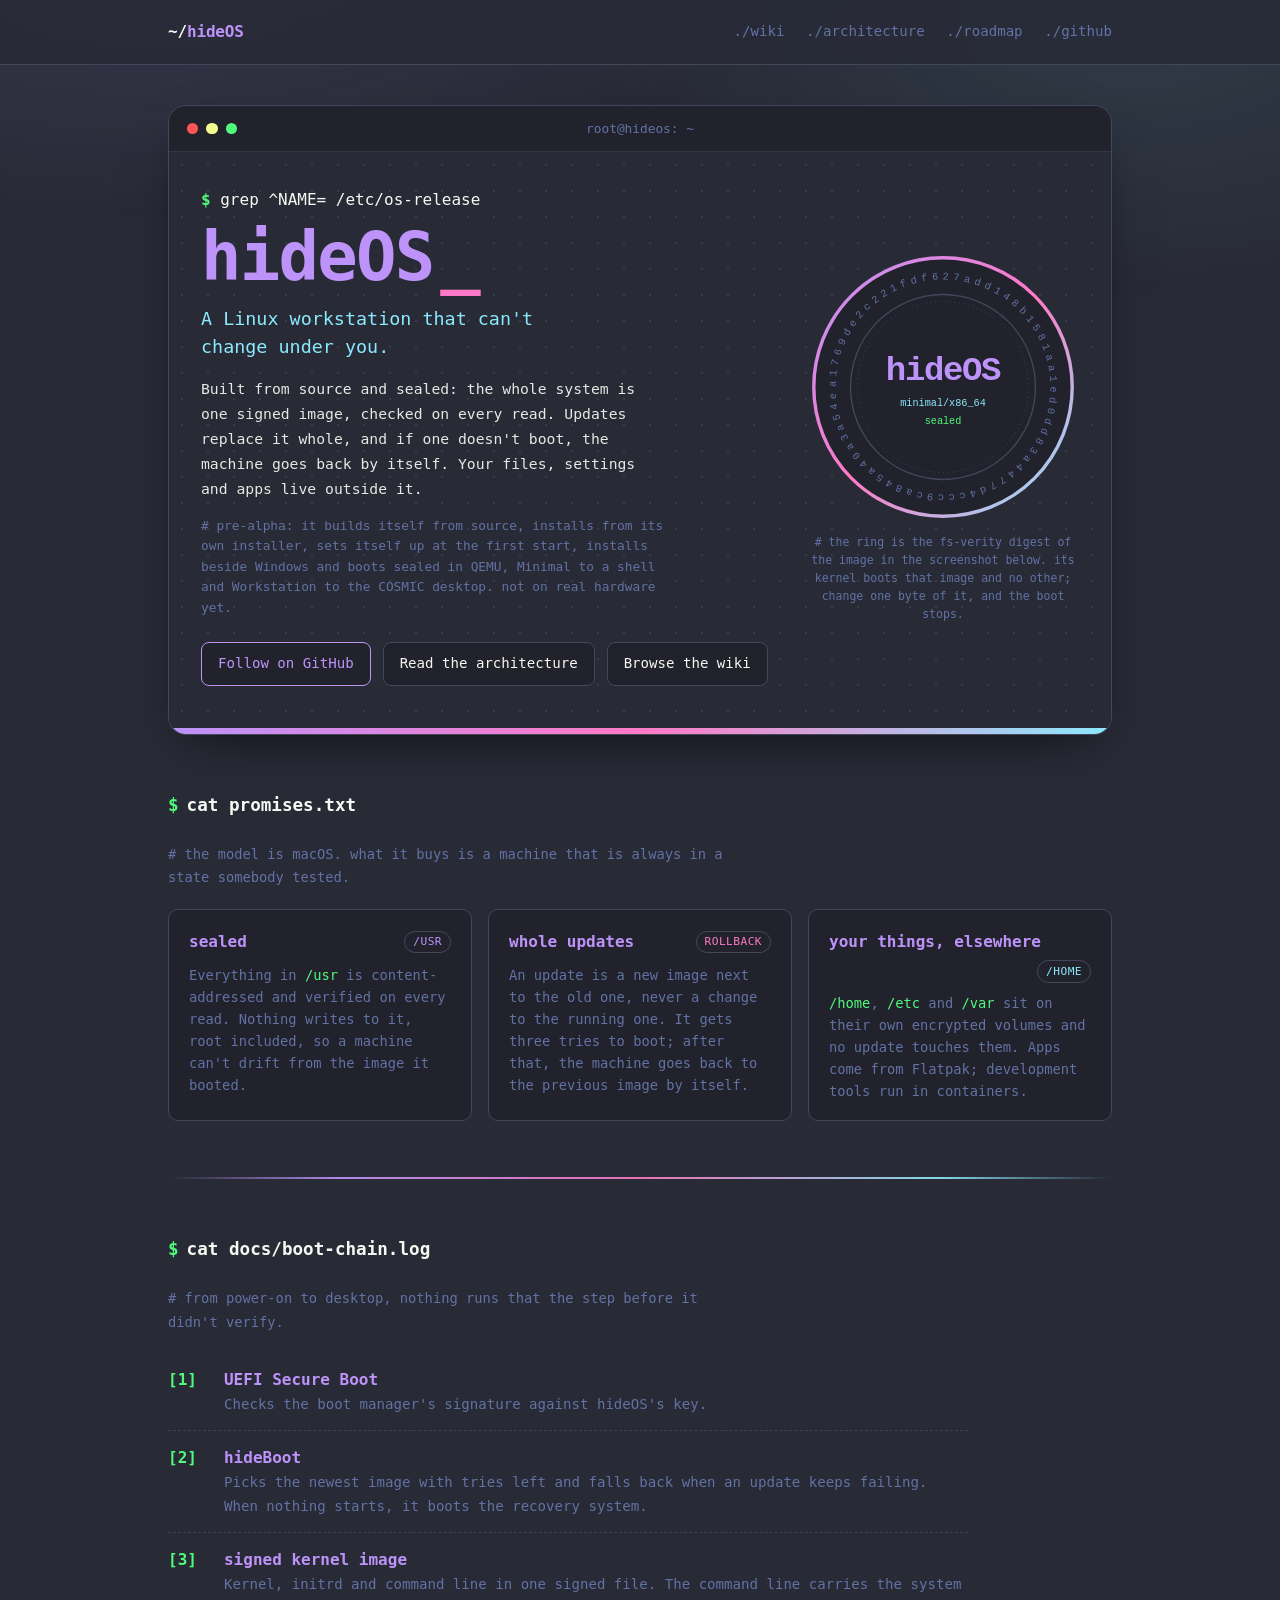
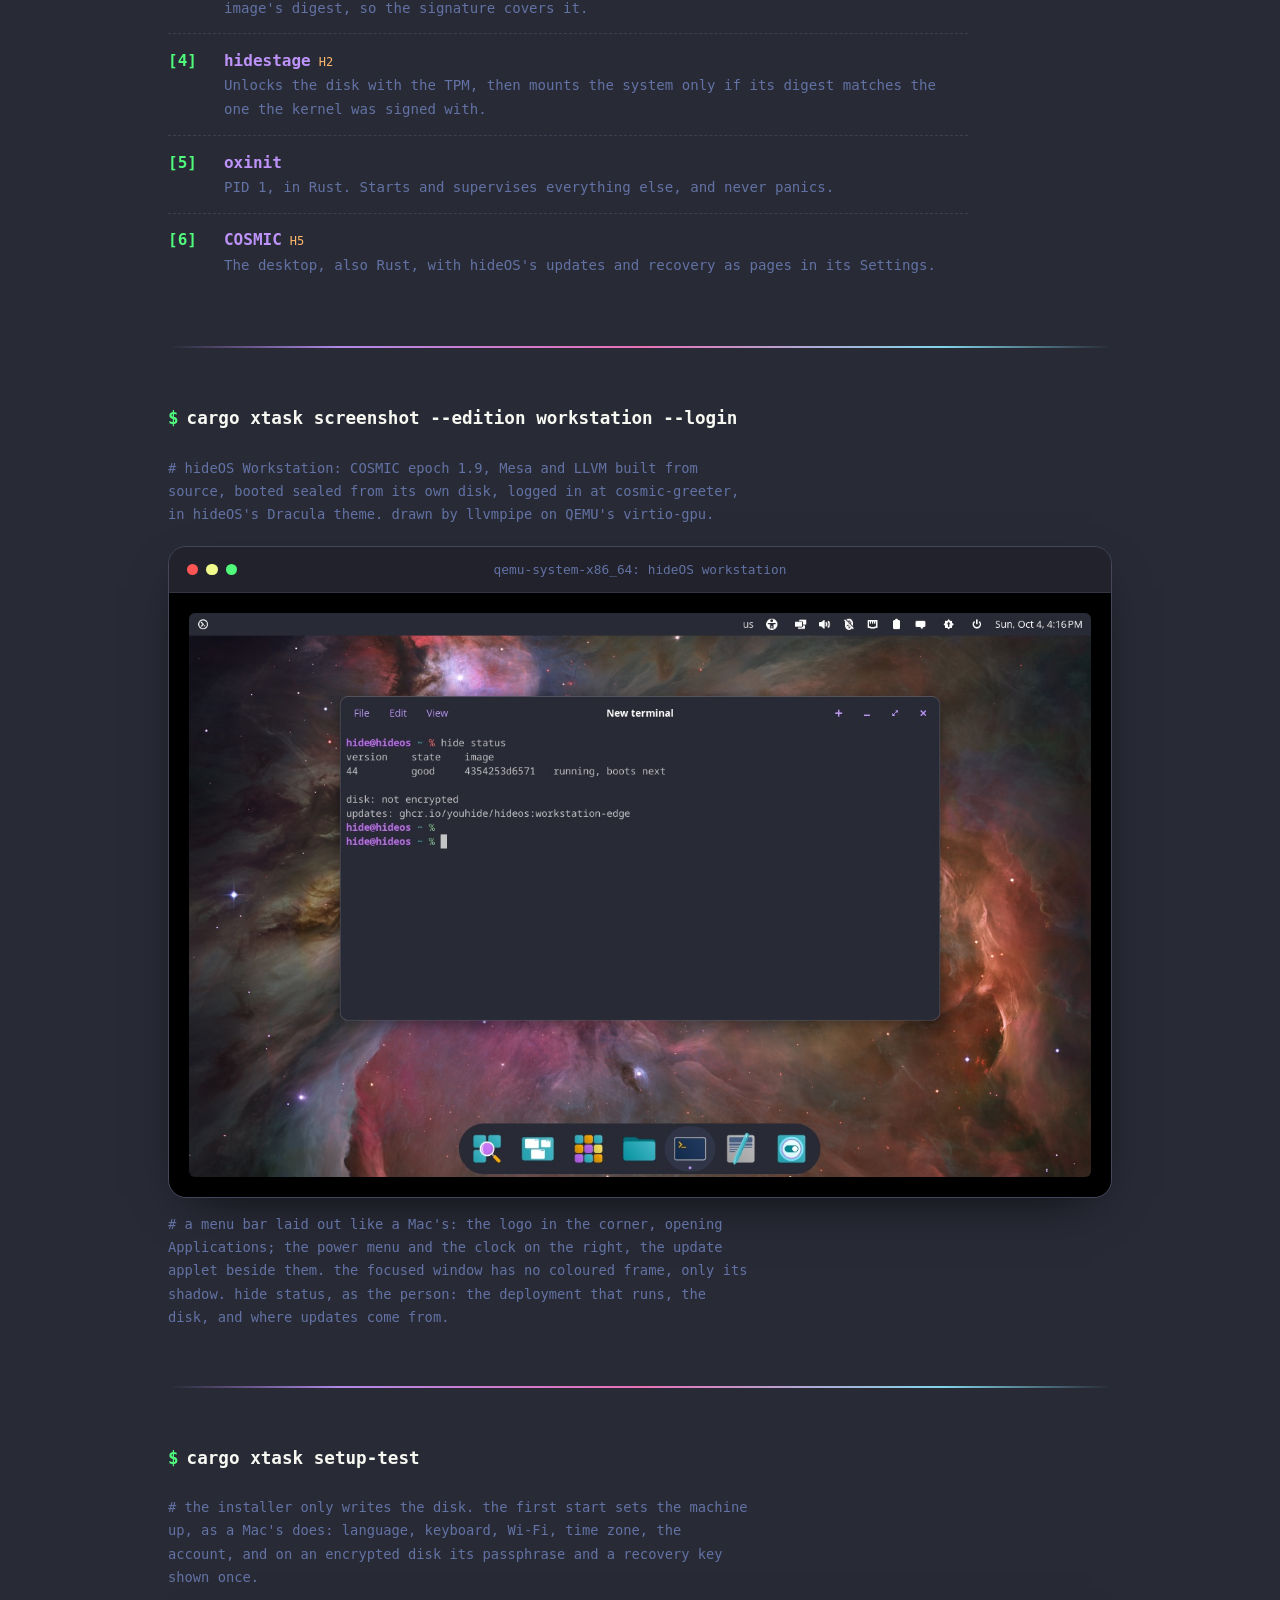
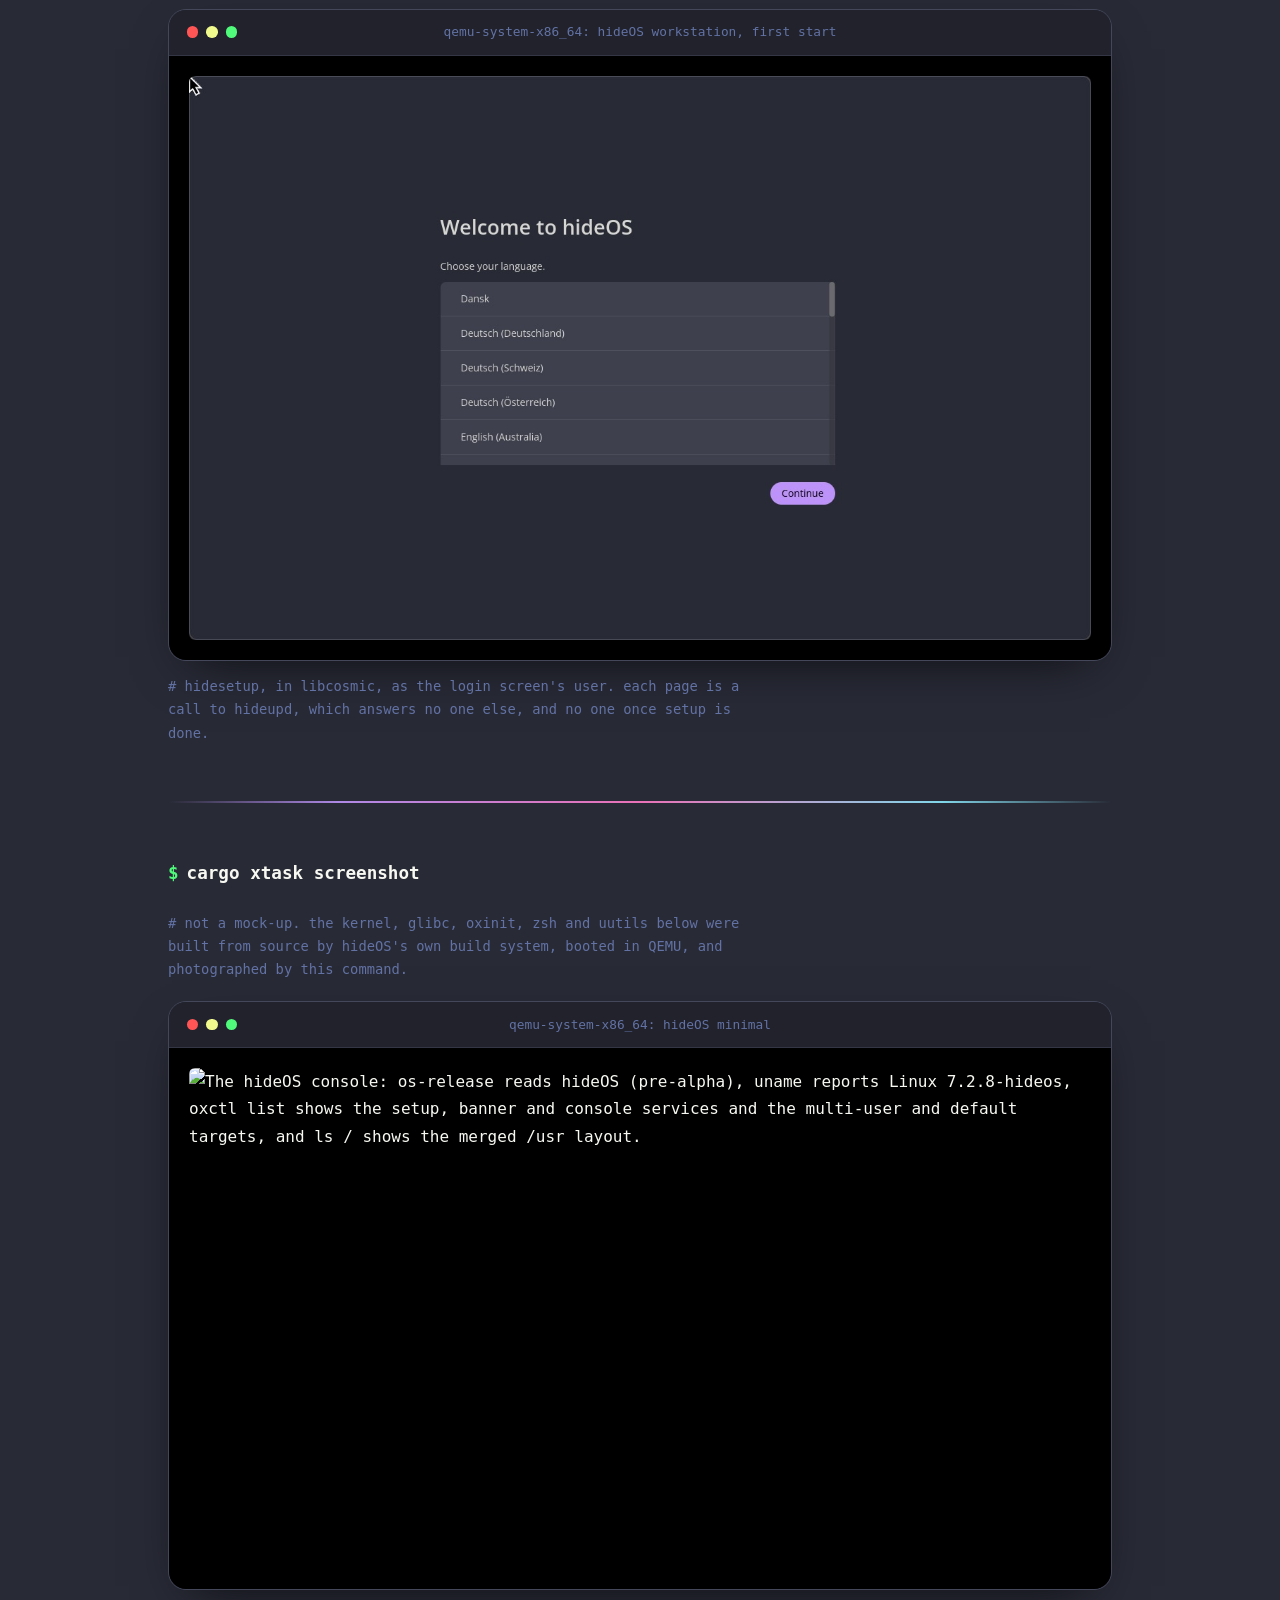
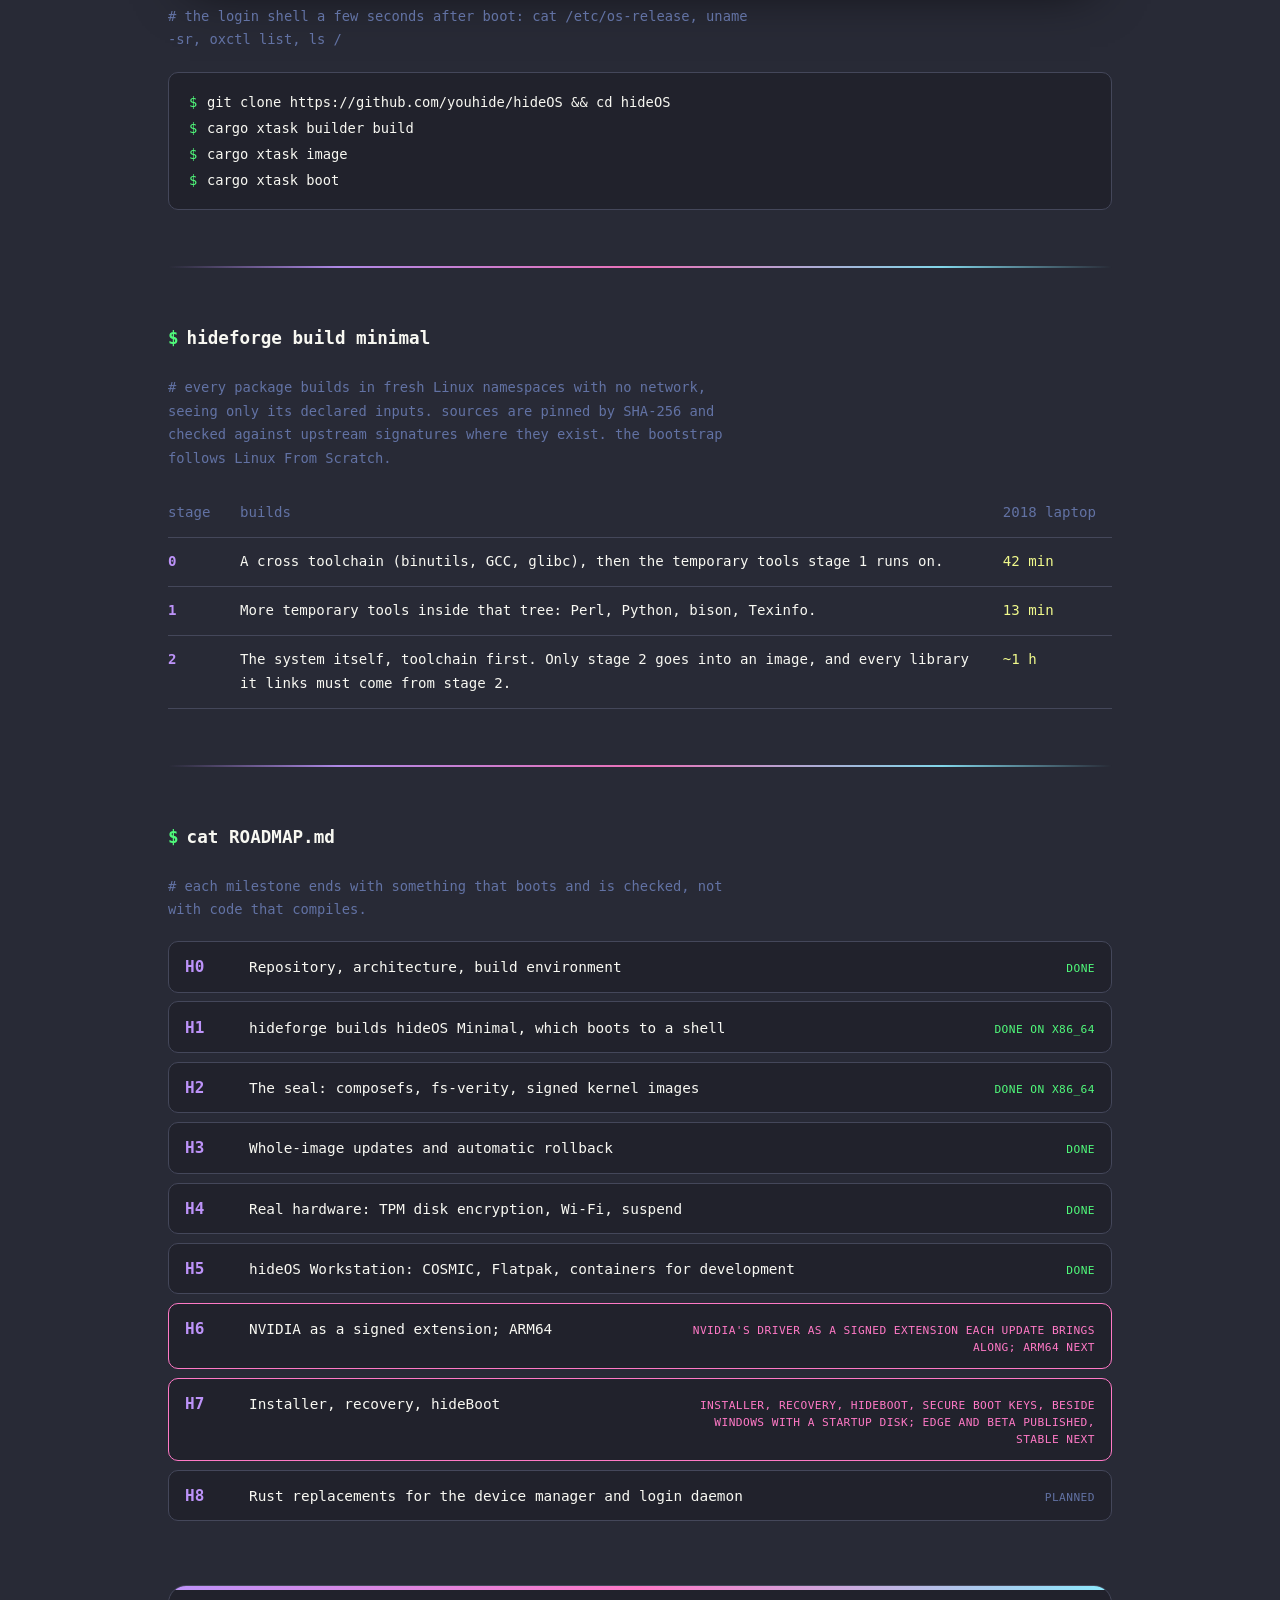
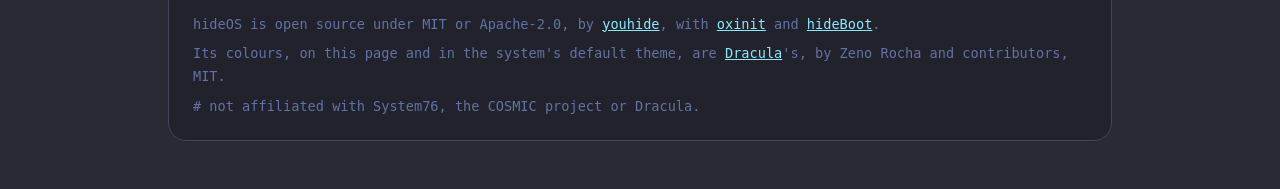
==== commit 69a8221c: "Roadmap: H3, H4 and H5 done; H6 and H7 without the checks on the author's machines Each milestone en" ====
--- a/site/index.html
+++ b/site/index.html
@@ -265,11 +265,11 @@
       <li class="is-done"><span class="roadmap__id">H0</span><span class="roadmap__what">Repository, architecture, build environment</span><span class="roadmap__state">done</span></li>
       <li class="is-done"><span class="roadmap__id">H1</span><span class="roadmap__what">hideforge builds hideOS Minimal, which boots to a shell</span><span class="roadmap__state">done on x86_64</span></li>
       <li class="is-done"><span class="roadmap__id">H2</span><span class="roadmap__what">The seal: composefs, fs-verity, signed kernel images</span><span class="roadmap__state">done on x86_64</span></li>
-      <li class="is-now"><span class="roadmap__id">H3</span><span class="roadmap__what">Whole-image updates and automatic rollback</span><span class="roadmap__state">OCI updates from ghcr.io roll back by themselves; edge and beta published, stable next</span></li>
-      <li class="is-now"><span class="roadmap__id">H4</span><span class="roadmap__what">Real hardware: TPM disk encryption, Wi-Fi, suspend</span><span class="roadmap__state">kernel modules, firmware, microcode, TPM2, Wi-Fi, suspend, the watchdog in QEMU; a laptop next</span></li>
-      <li class="is-now"><span class="roadmap__id">H5</span><span class="roadmap__what">hideOS Workstation: COSMIC, Flatpak, containers for development</span><span class="roadmap__state">desktop in Dracula, Flatpak, hide shell containers, Settings → Updates and the update applet; first-boot setup as a Mac's</span></li>
-      <li class="is-now"><span class="roadmap__id">H6</span><span class="roadmap__what">NVIDIA as a signed extension; ARM64</span><span class="roadmap__state">NVIDIA's driver as a signed extension each update brings along, loading in QEMU; a real GPU next, then ARM64</span></li>
-      <li class="is-now"><span class="roadmap__id">H7</span><span class="roadmap__what">Installer, recovery, hideBoot</span><span class="roadmap__state">installer, recovery, hideBoot, Secure Boot keys; beside Windows with a Startup Disk; done in QEMU</span></li>
+      <li class="is-done"><span class="roadmap__id">H3</span><span class="roadmap__what">Whole-image updates and automatic rollback</span><span class="roadmap__state">done</span></li>
+      <li class="is-done"><span class="roadmap__id">H4</span><span class="roadmap__what">Real hardware: TPM disk encryption, Wi-Fi, suspend</span><span class="roadmap__state">done</span></li>
+      <li class="is-done"><span class="roadmap__id">H5</span><span class="roadmap__what">hideOS Workstation: COSMIC, Flatpak, containers for development</span><span class="roadmap__state">done</span></li>
+      <li class="is-now"><span class="roadmap__id">H6</span><span class="roadmap__what">NVIDIA as a signed extension; ARM64</span><span class="roadmap__state">NVIDIA's driver as a signed extension each update brings along; ARM64 next</span></li>
+      <li class="is-now"><span class="roadmap__id">H7</span><span class="roadmap__what">Installer, recovery, hideBoot</span><span class="roadmap__state">installer, recovery, hideBoot, Secure Boot keys, beside Windows with a Startup Disk; edge and beta published, stable next</span></li>
       <li><span class="roadmap__id">H8</span><span class="roadmap__what">Rust replacements for the device manager and login daemon</span><span class="roadmap__state">planned</span></li>
     </ol>
   </section>
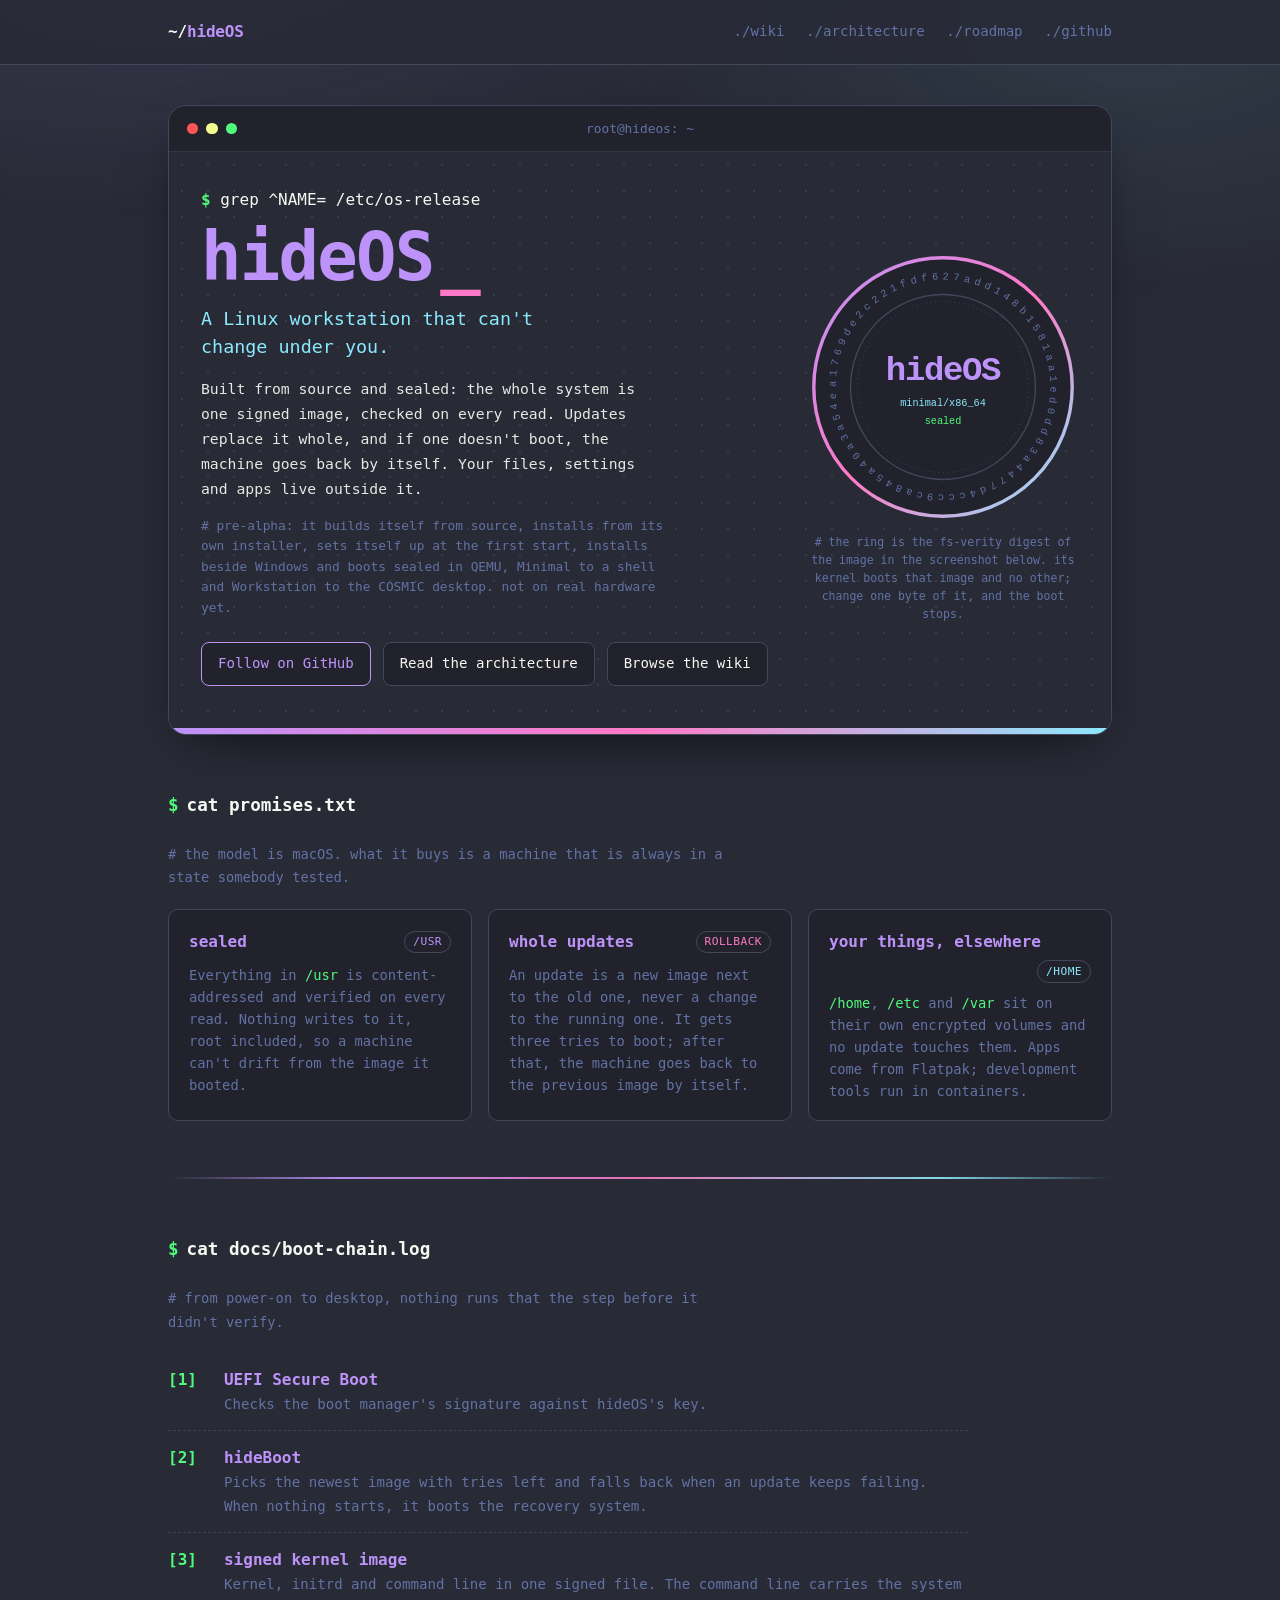
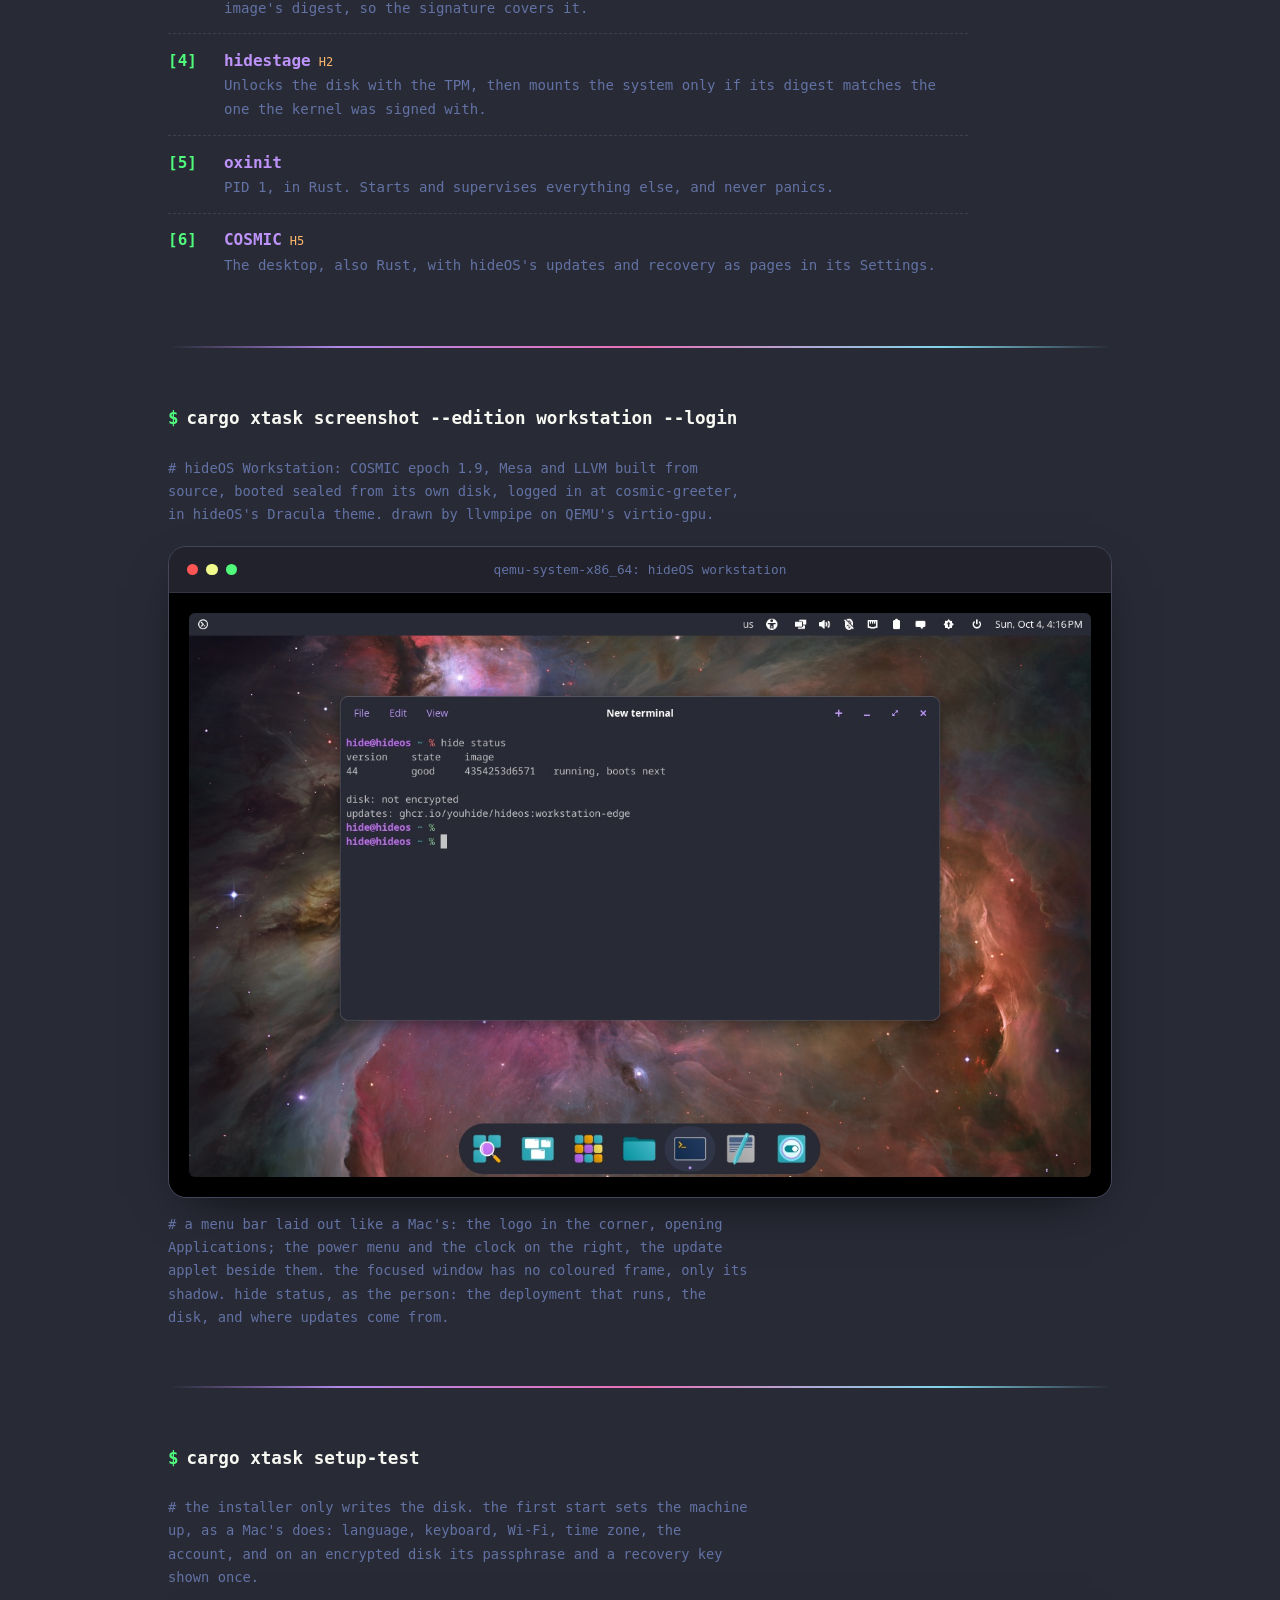
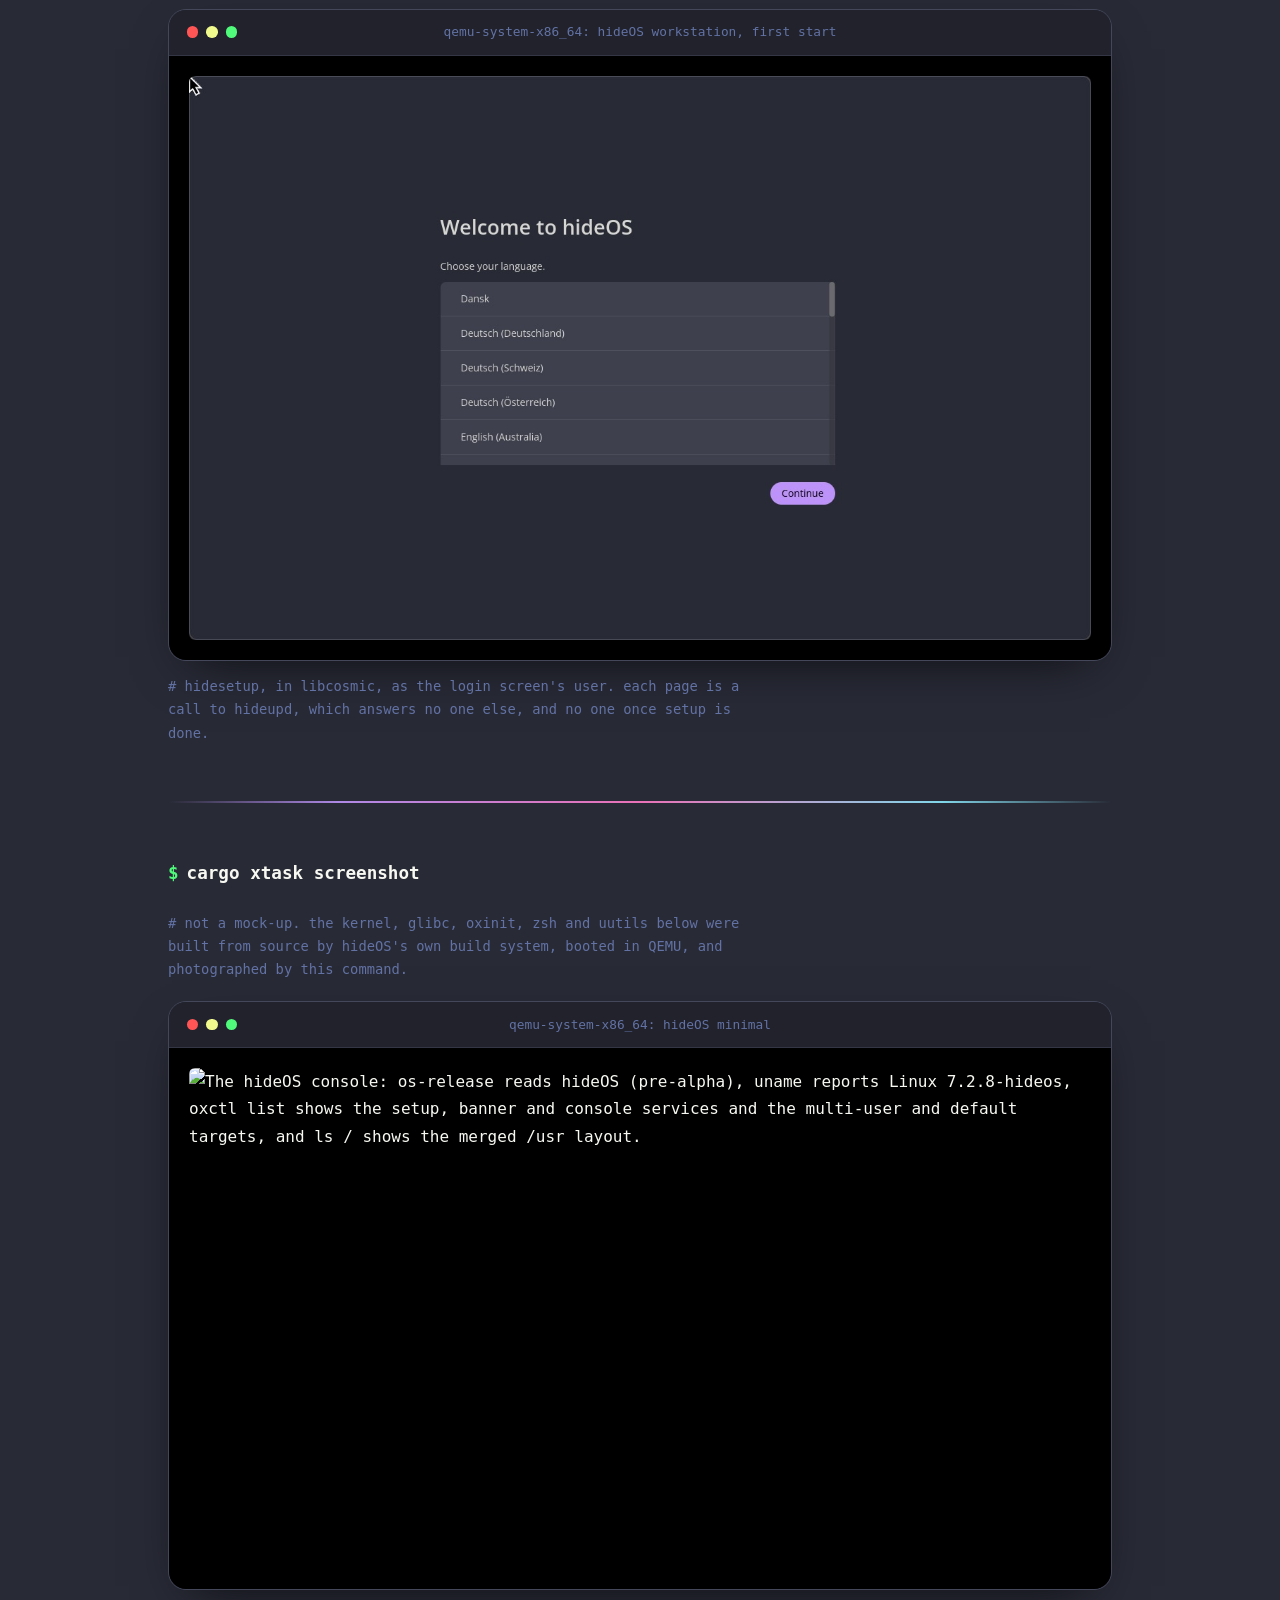
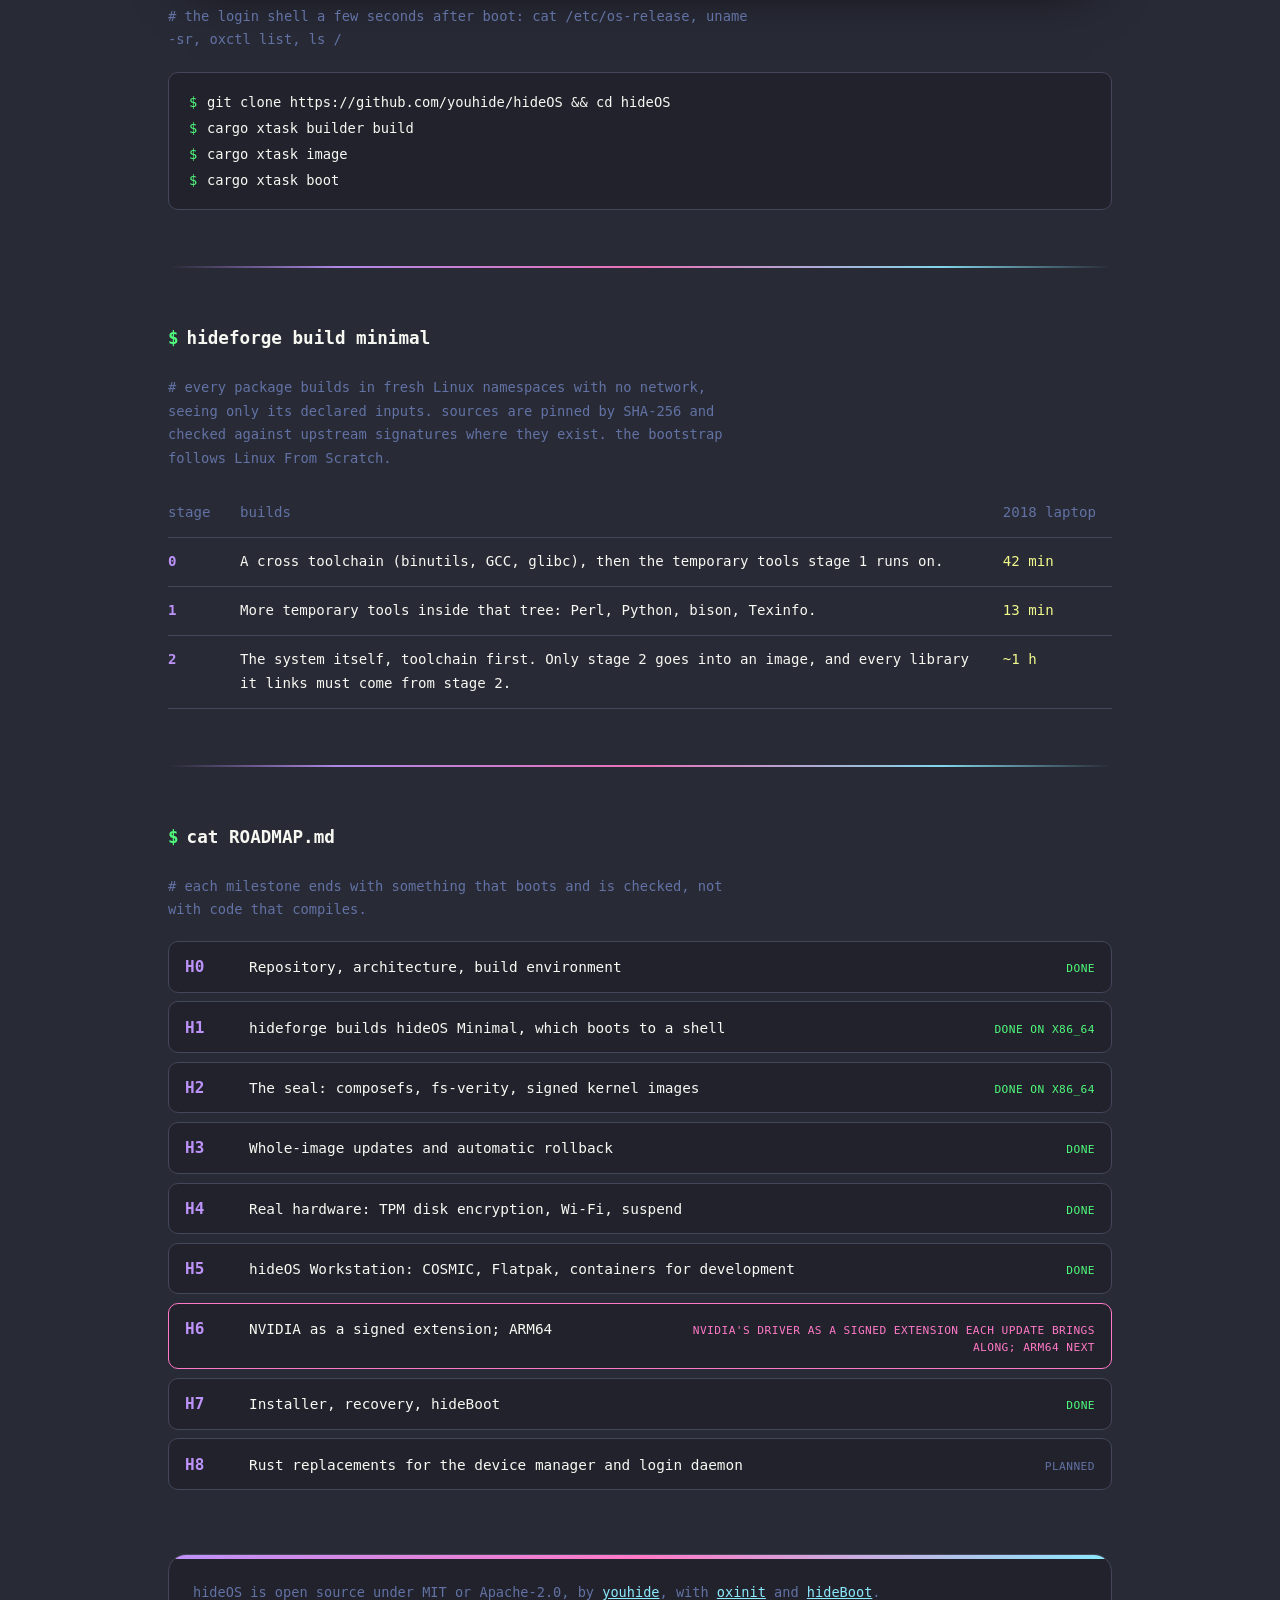
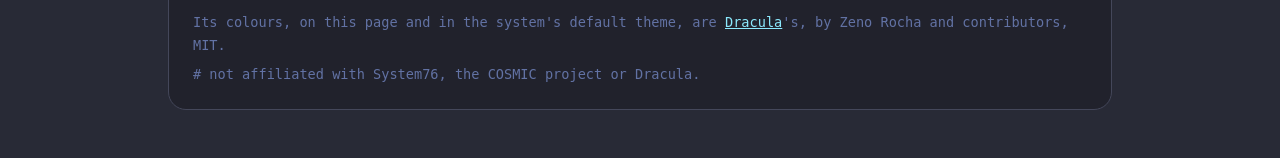
==== commit 09bcda20: "H7 done: image 49 on stable, the last of its items" ====
--- a/site/index.html
+++ b/site/index.html
@@ -269,7 +269,7 @@
       <li class="is-done"><span class="roadmap__id">H4</span><span class="roadmap__what">Real hardware: TPM disk encryption, Wi-Fi, suspend</span><span class="roadmap__state">done</span></li>
       <li class="is-done"><span class="roadmap__id">H5</span><span class="roadmap__what">hideOS Workstation: COSMIC, Flatpak, containers for development</span><span class="roadmap__state">done</span></li>
       <li class="is-now"><span class="roadmap__id">H6</span><span class="roadmap__what">NVIDIA as a signed extension; ARM64</span><span class="roadmap__state">NVIDIA's driver as a signed extension each update brings along; ARM64 next</span></li>
-      <li class="is-now"><span class="roadmap__id">H7</span><span class="roadmap__what">Installer, recovery, hideBoot</span><span class="roadmap__state">installer, recovery, hideBoot, Secure Boot keys, beside Windows with a Startup Disk; edge and beta published, stable next</span></li>
+      <li class="is-done"><span class="roadmap__id">H7</span><span class="roadmap__what">Installer, recovery, hideBoot</span><span class="roadmap__state">done</span></li>
       <li><span class="roadmap__id">H8</span><span class="roadmap__what">Rust replacements for the device manager and login daemon</span><span class="roadmap__state">planned</span></li>
     </ol>
   </section>
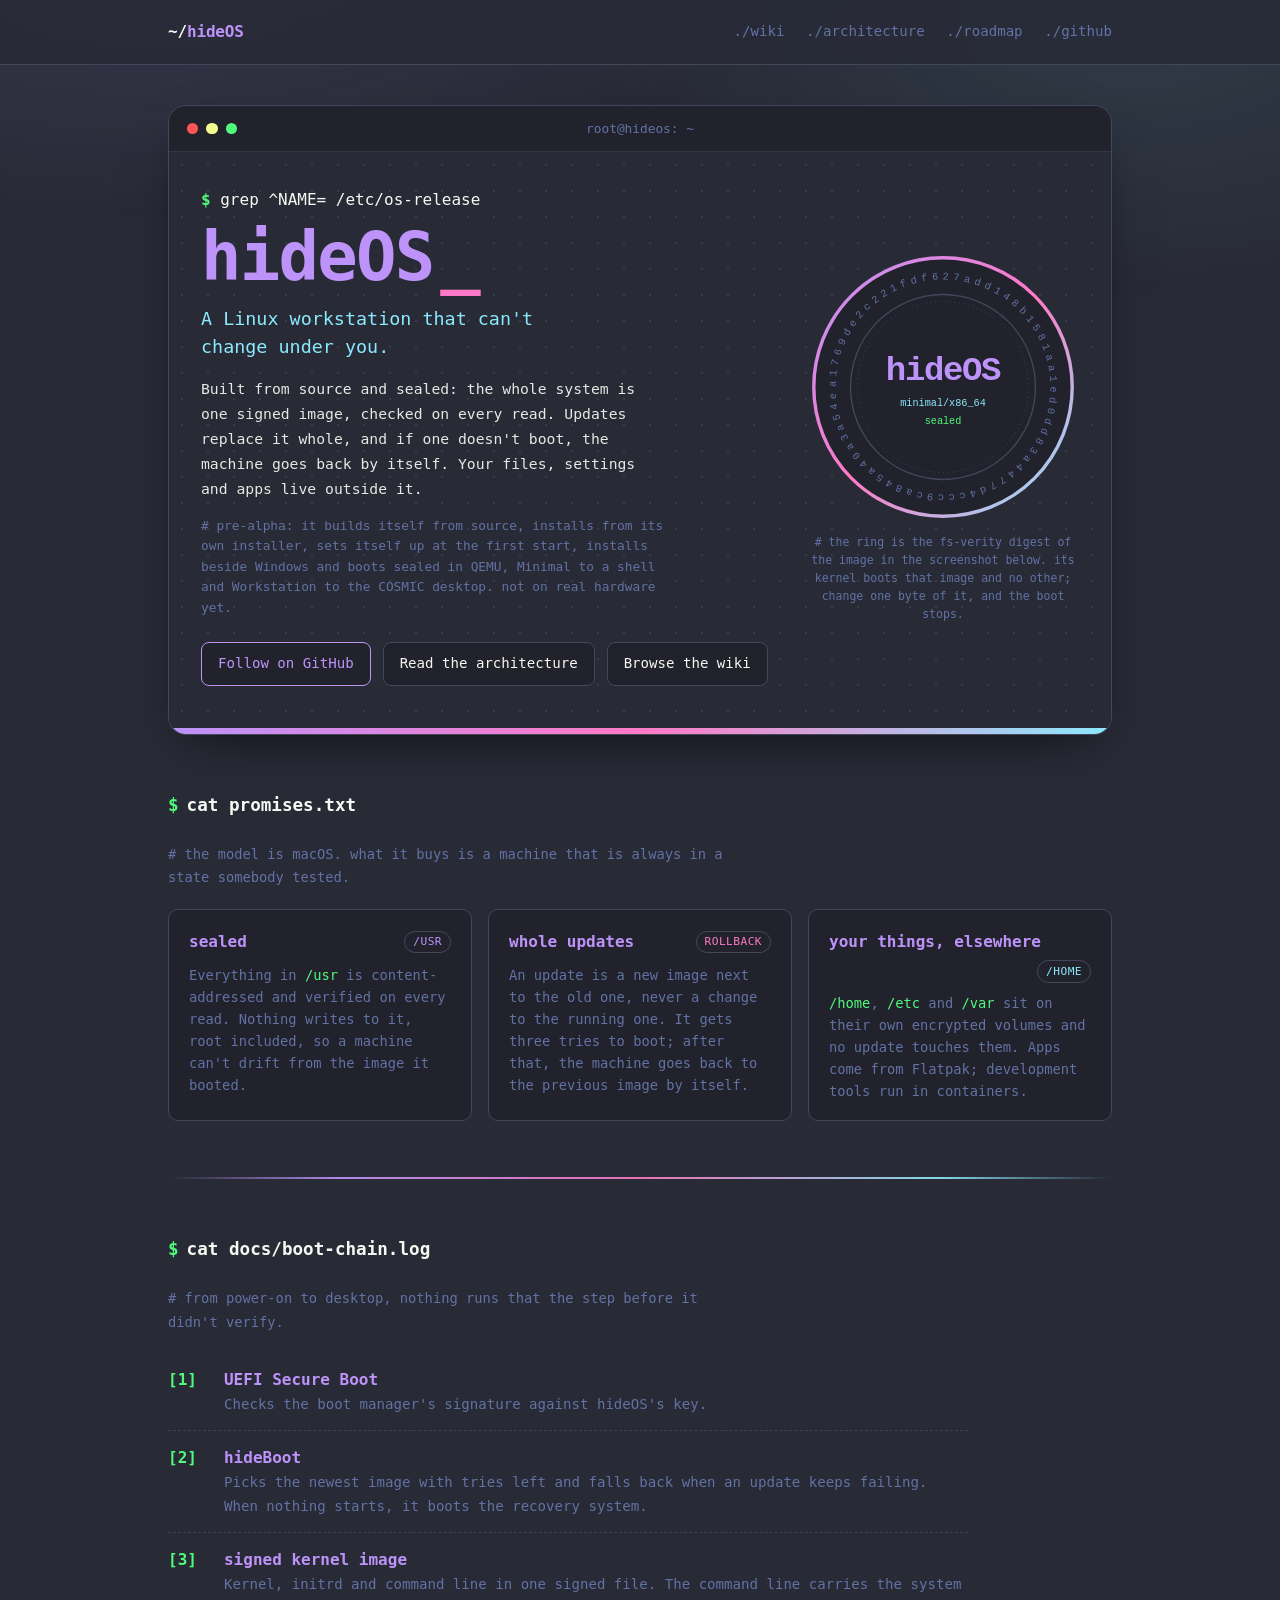
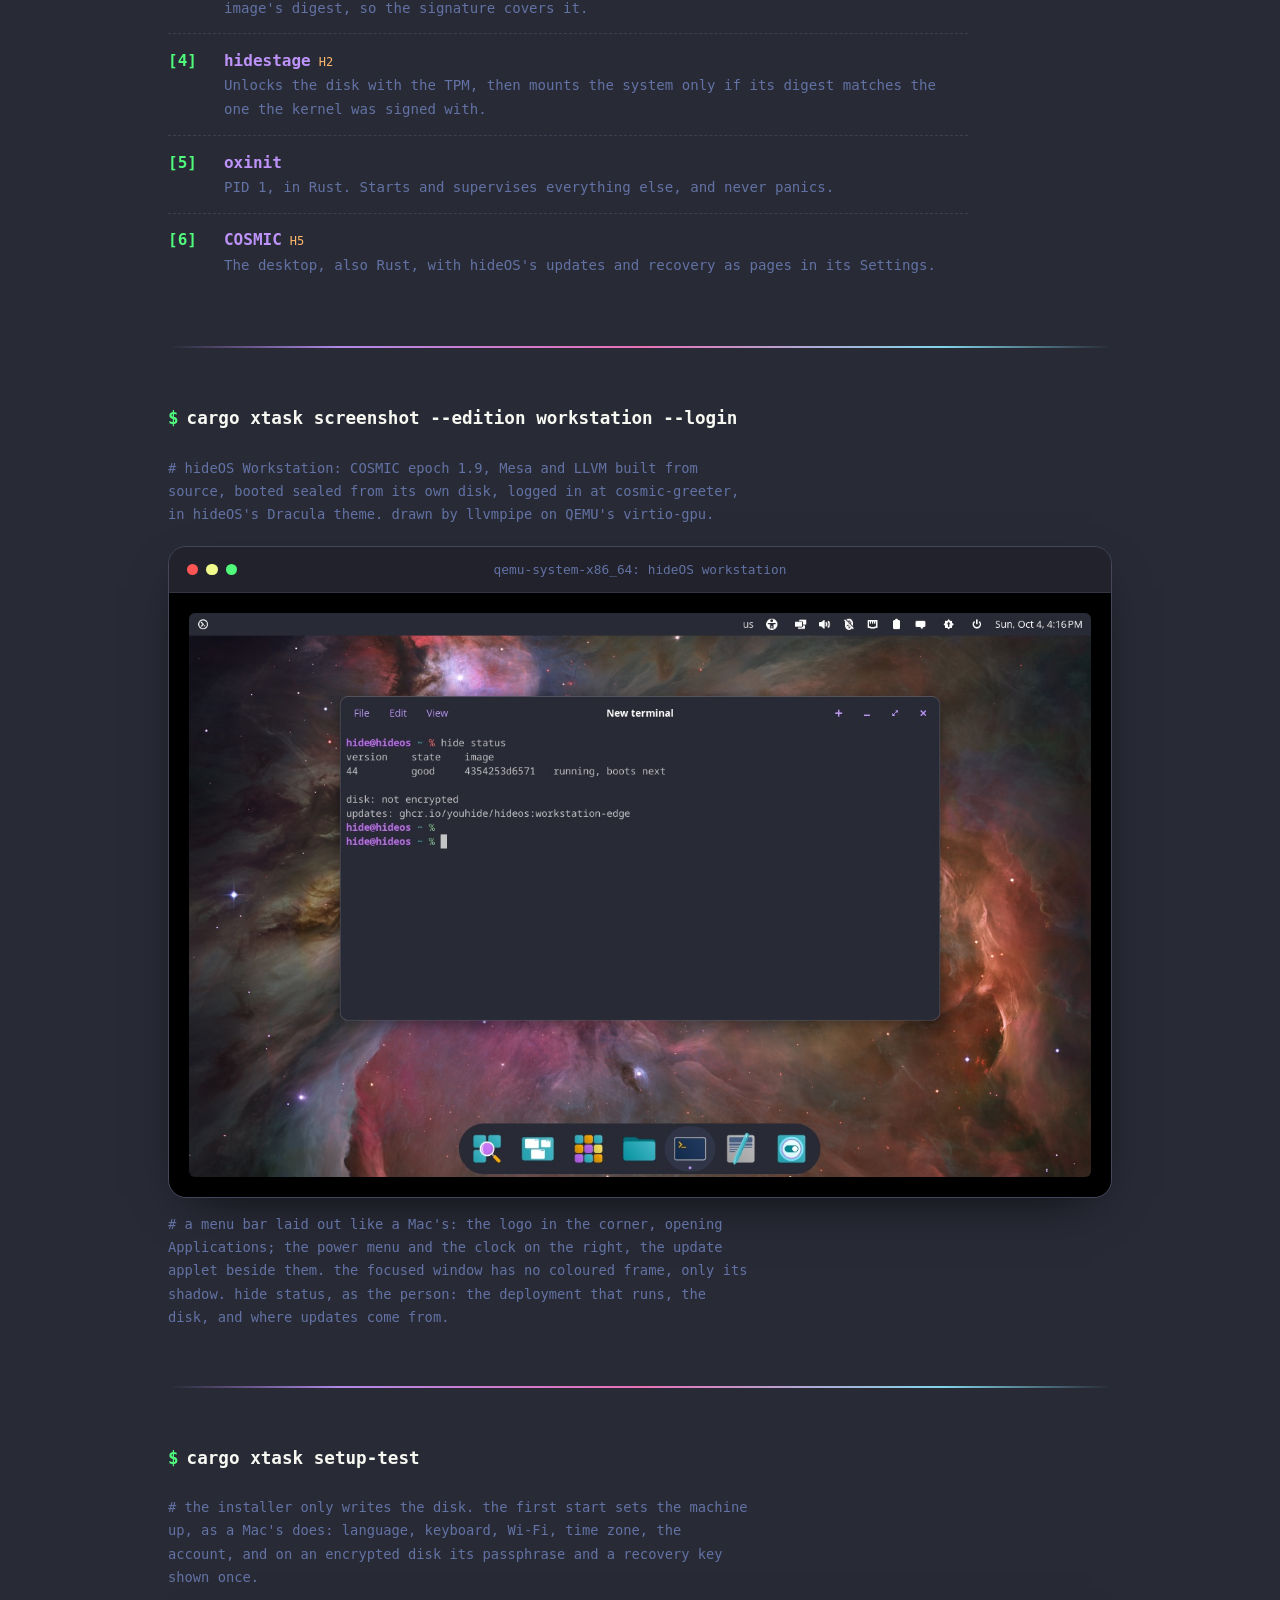
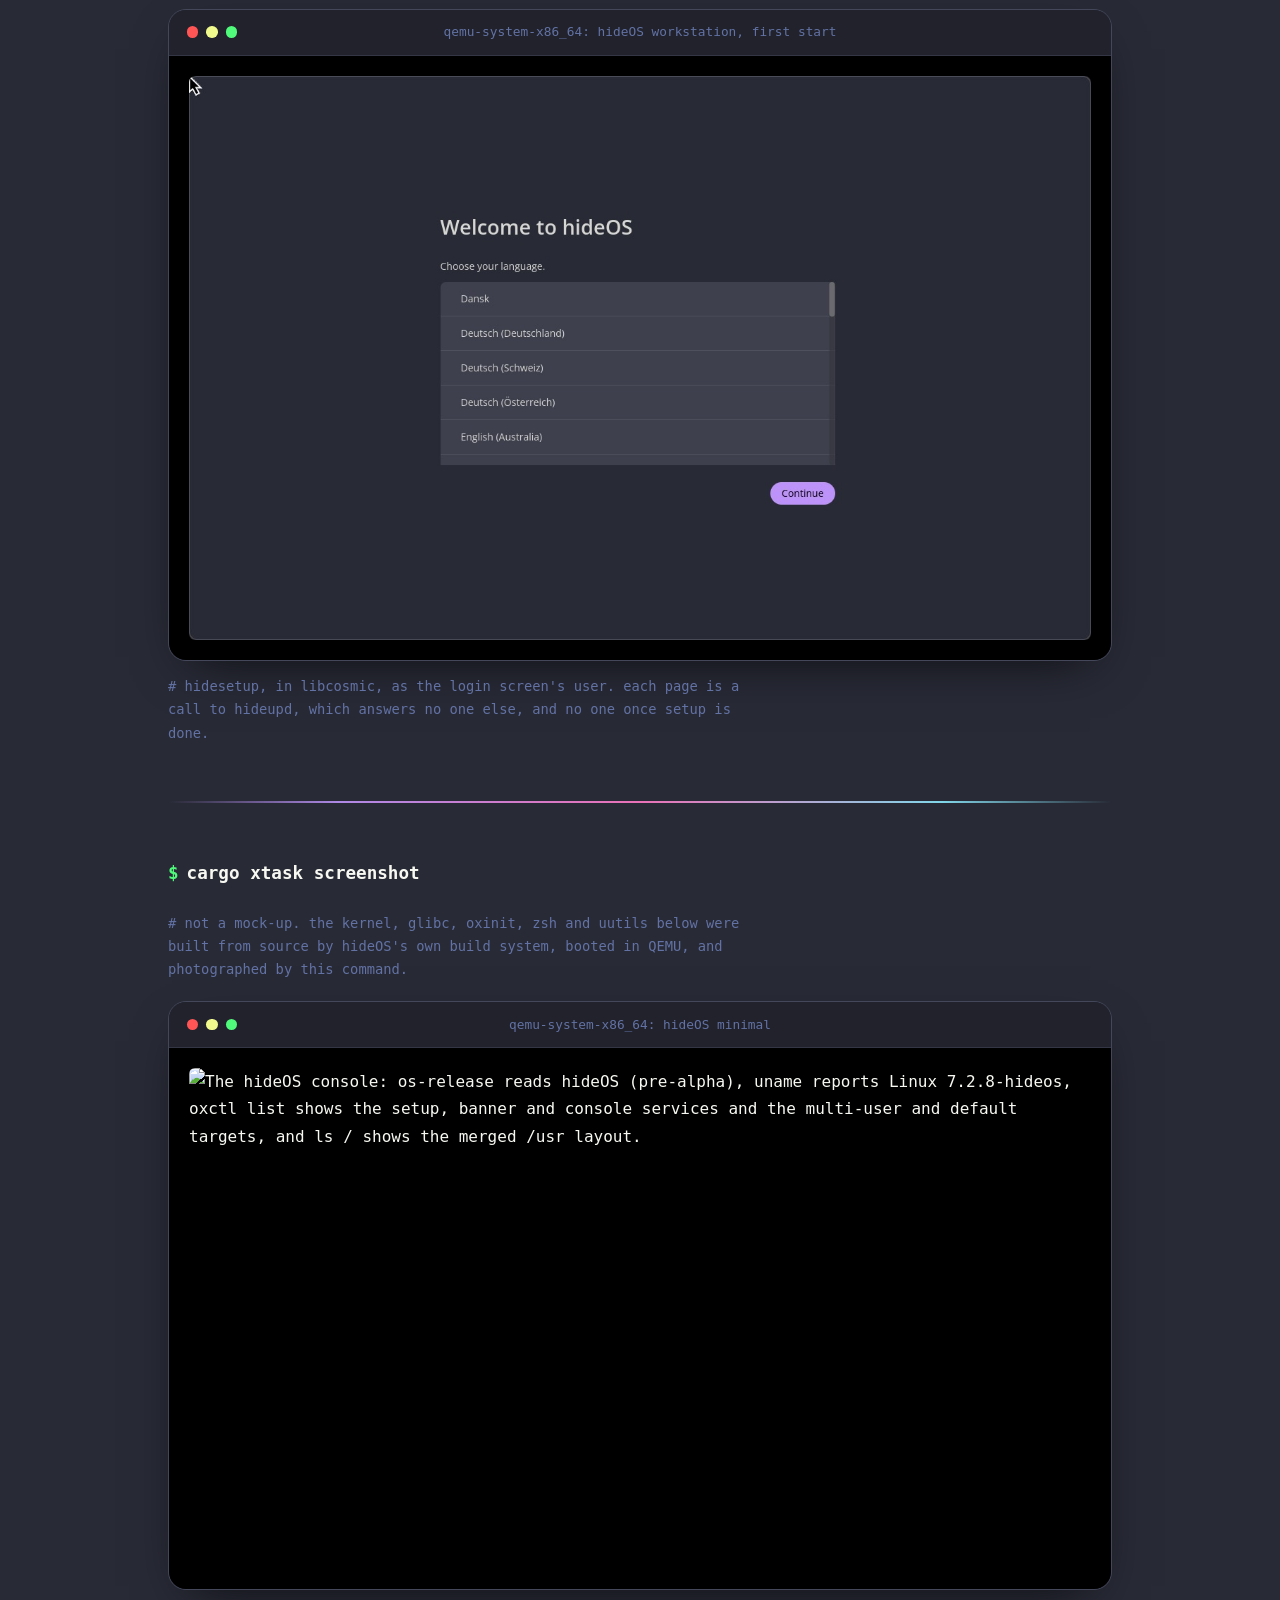
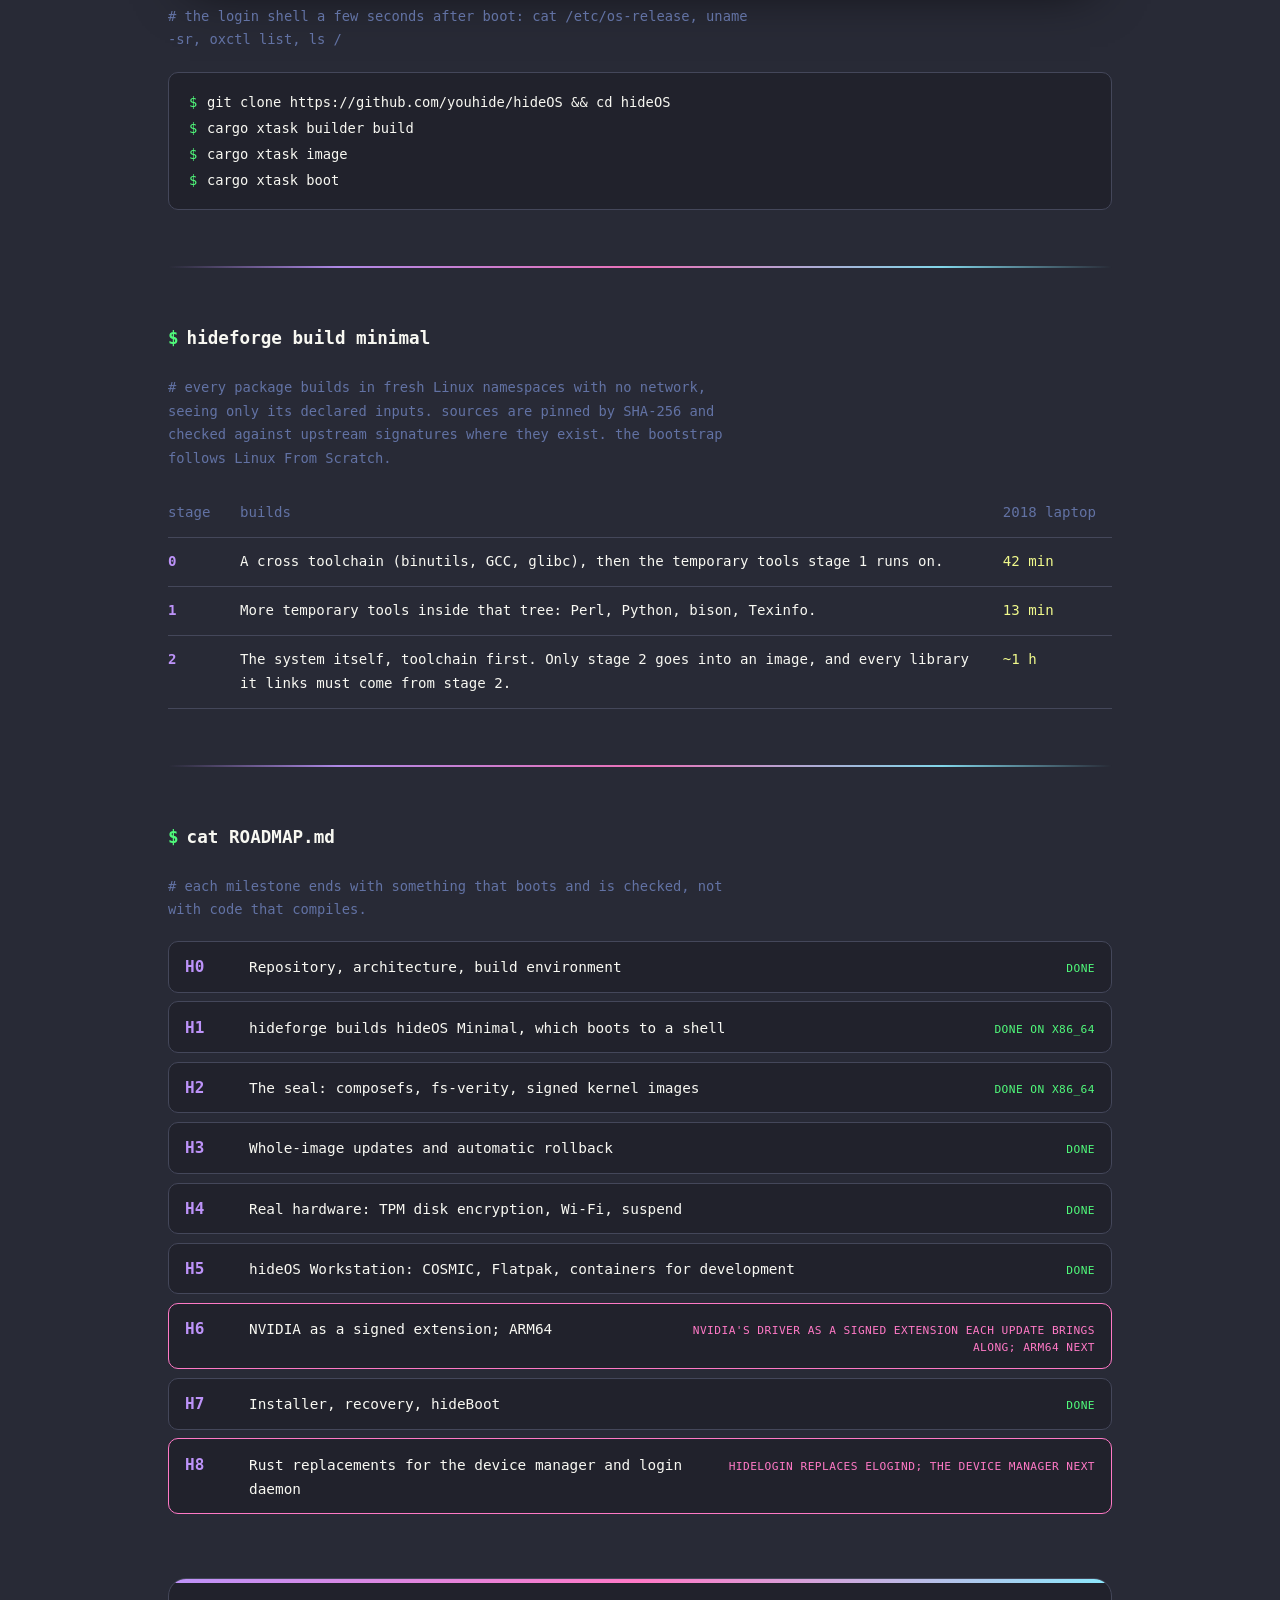
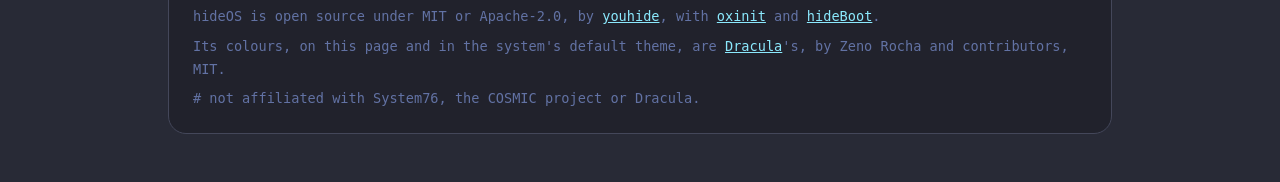
==== commit e0139517: "H8: hidelogin replaces elogind hidelogin is the part of logind hideOS uses, in hideOS's terms (the r" ====
--- a/site/index.html
+++ b/site/index.html
@@ -270,7 +270,7 @@
       <li class="is-done"><span class="roadmap__id">H5</span><span class="roadmap__what">hideOS Workstation: COSMIC, Flatpak, containers for development</span><span class="roadmap__state">done</span></li>
       <li class="is-now"><span class="roadmap__id">H6</span><span class="roadmap__what">NVIDIA as a signed extension; ARM64</span><span class="roadmap__state">NVIDIA's driver as a signed extension each update brings along; ARM64 next</span></li>
       <li class="is-done"><span class="roadmap__id">H7</span><span class="roadmap__what">Installer, recovery, hideBoot</span><span class="roadmap__state">done</span></li>
-      <li><span class="roadmap__id">H8</span><span class="roadmap__what">Rust replacements for the device manager and login daemon</span><span class="roadmap__state">planned</span></li>
+      <li class="is-now"><span class="roadmap__id">H8</span><span class="roadmap__what">Rust replacements for the device manager and login daemon</span><span class="roadmap__state">hidelogin replaces elogind; the device manager next</span></li>
     </ol>
   </section>
 </main>
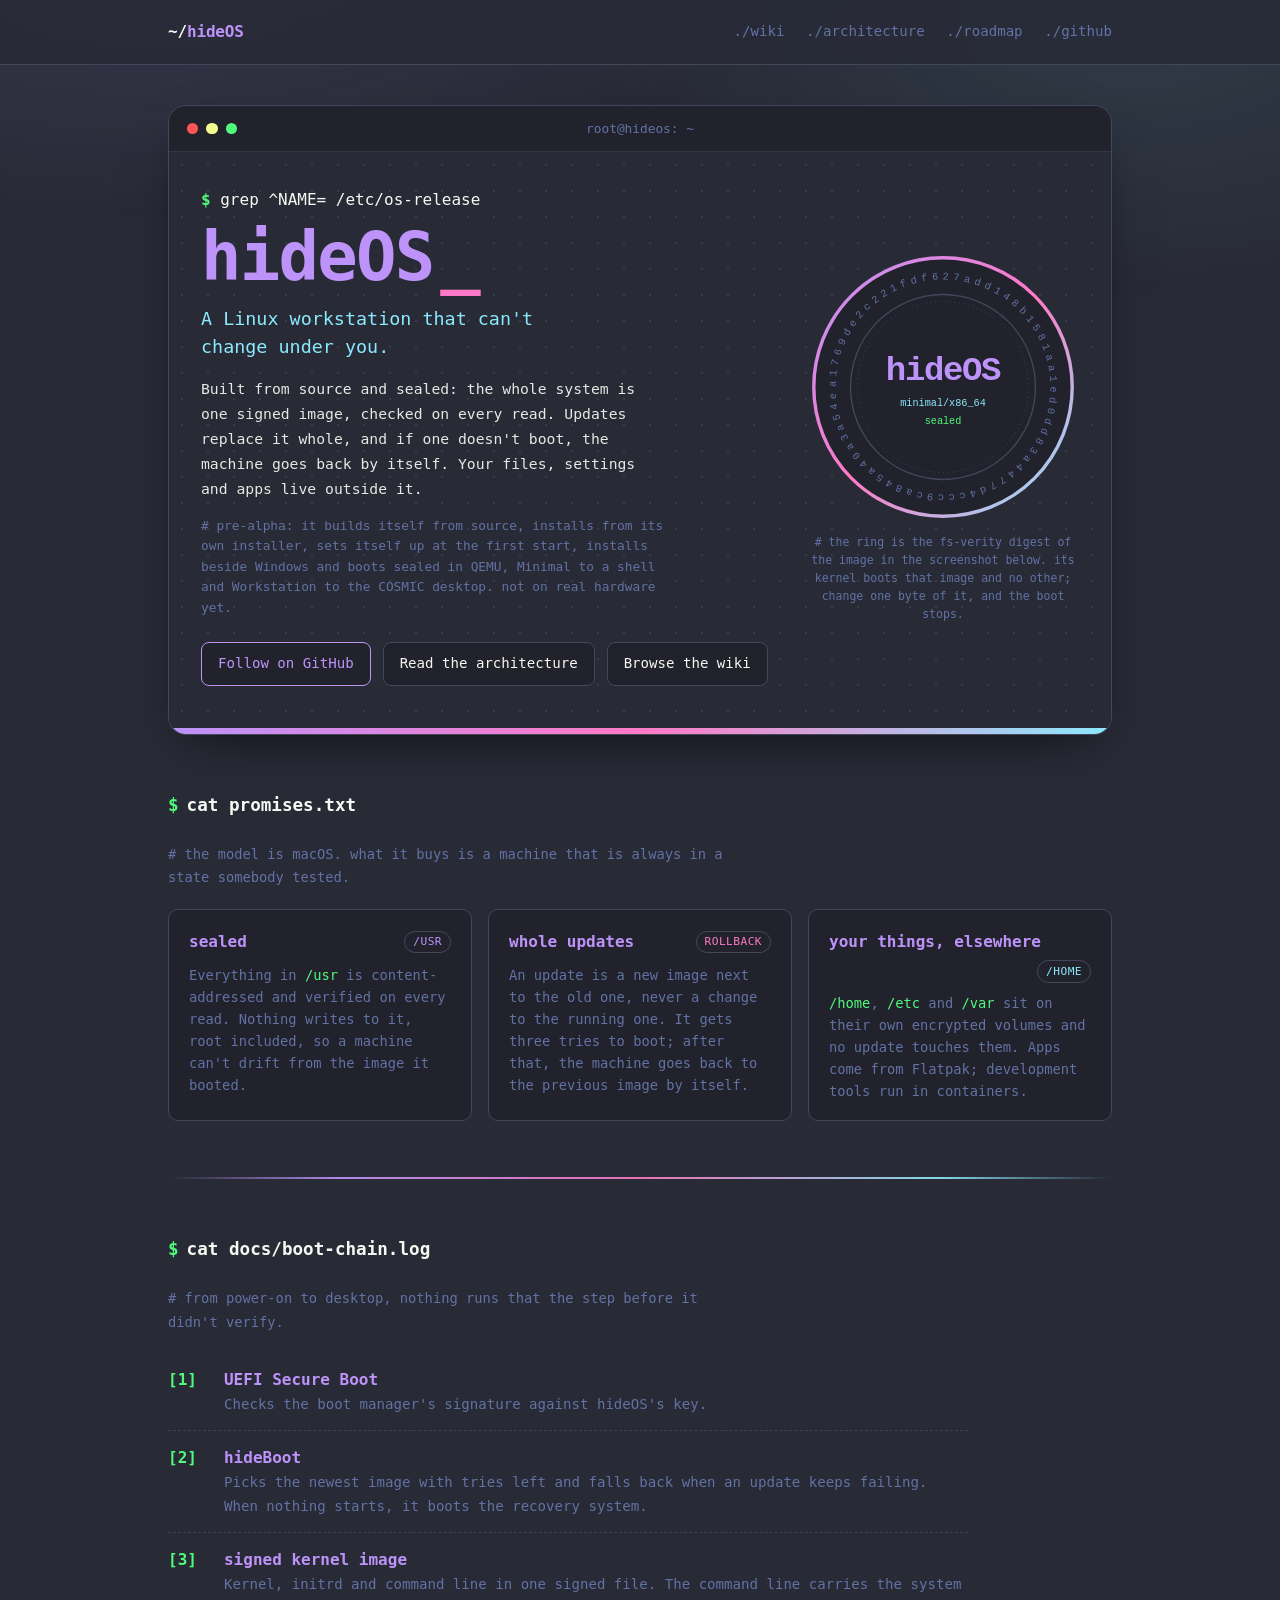
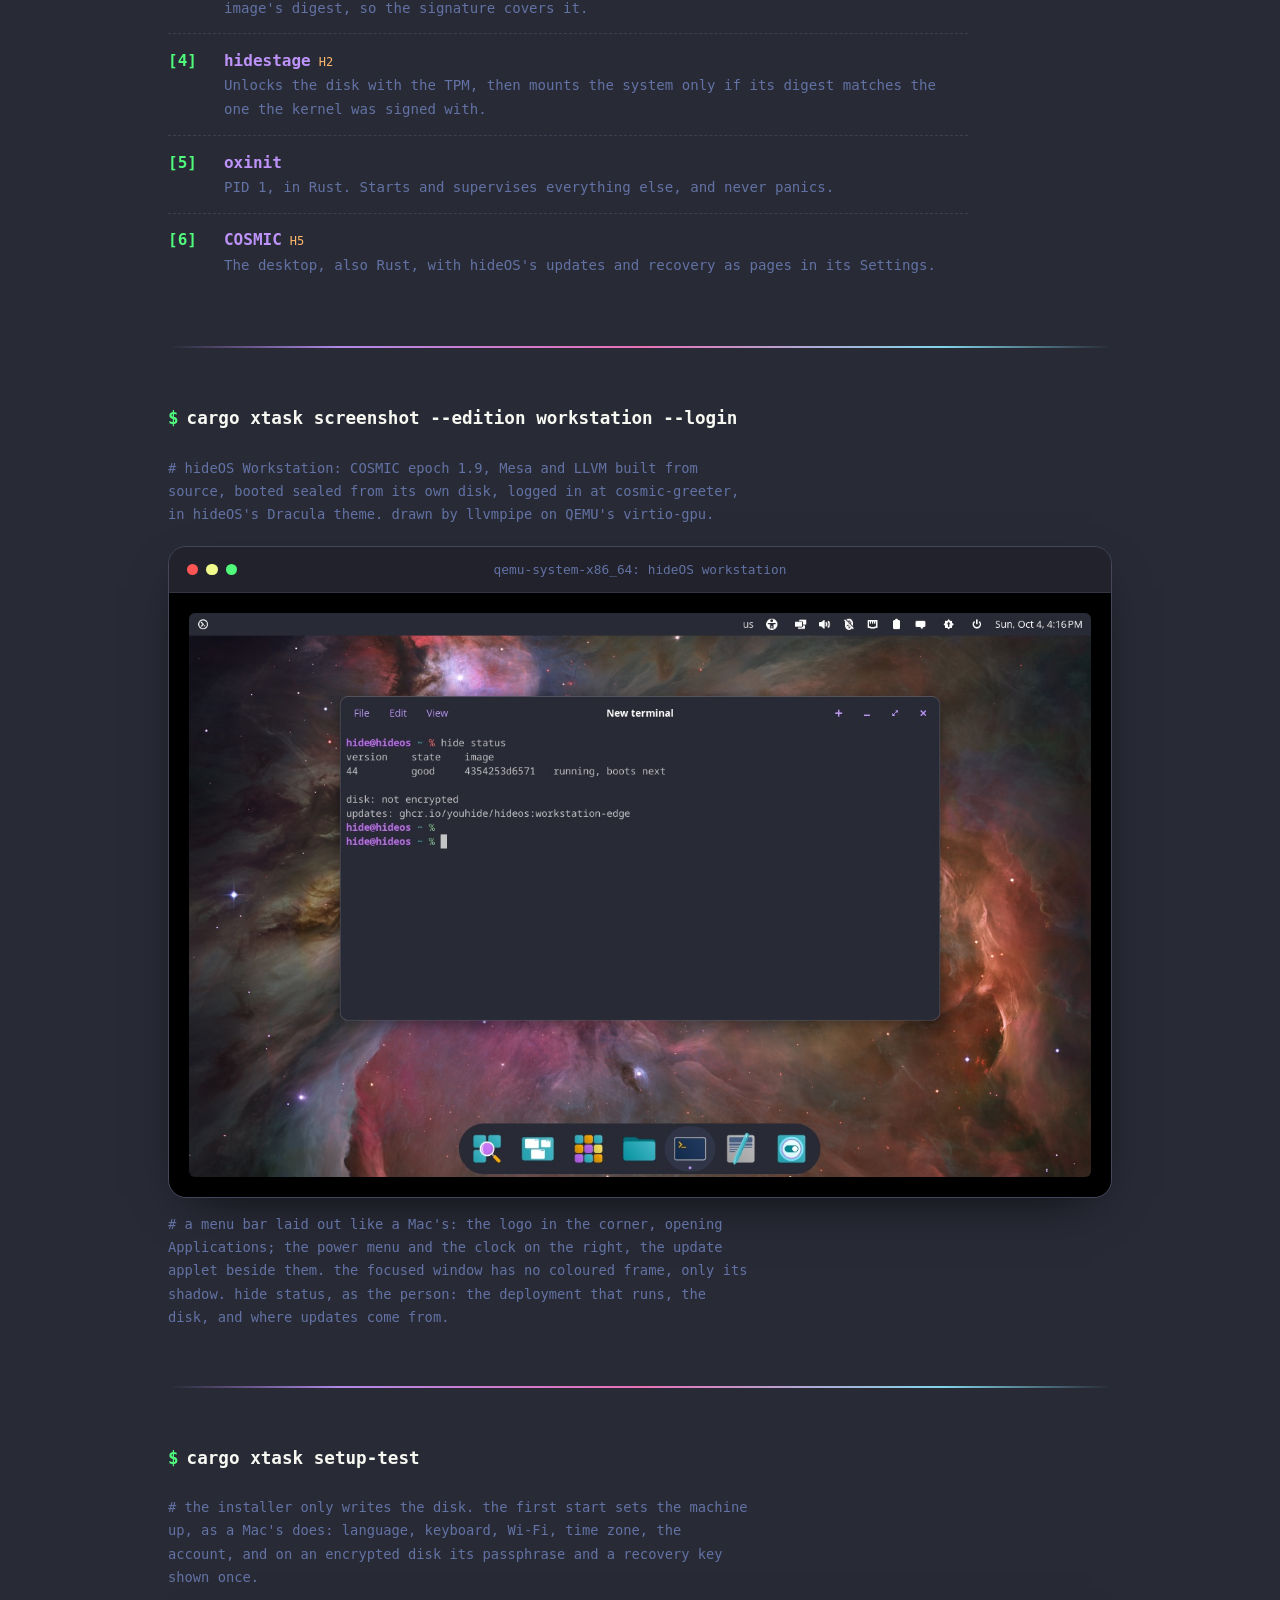
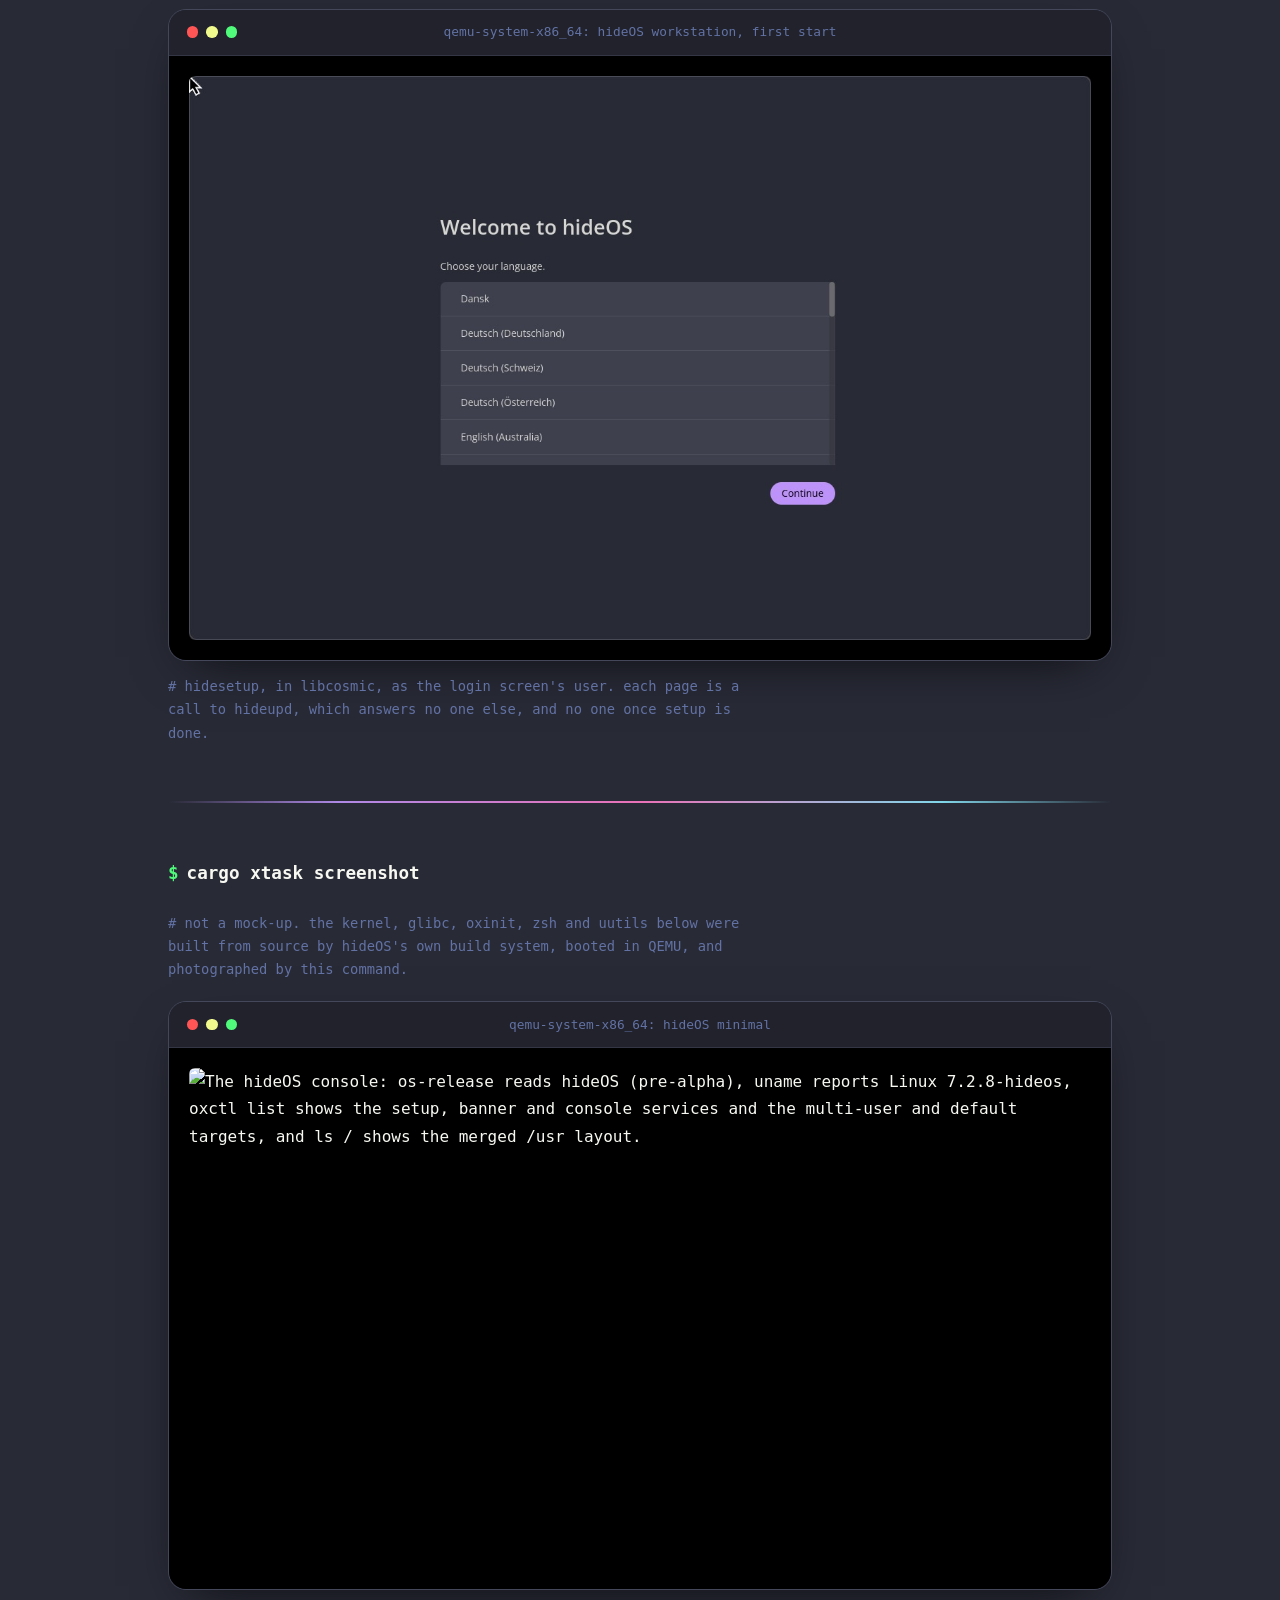
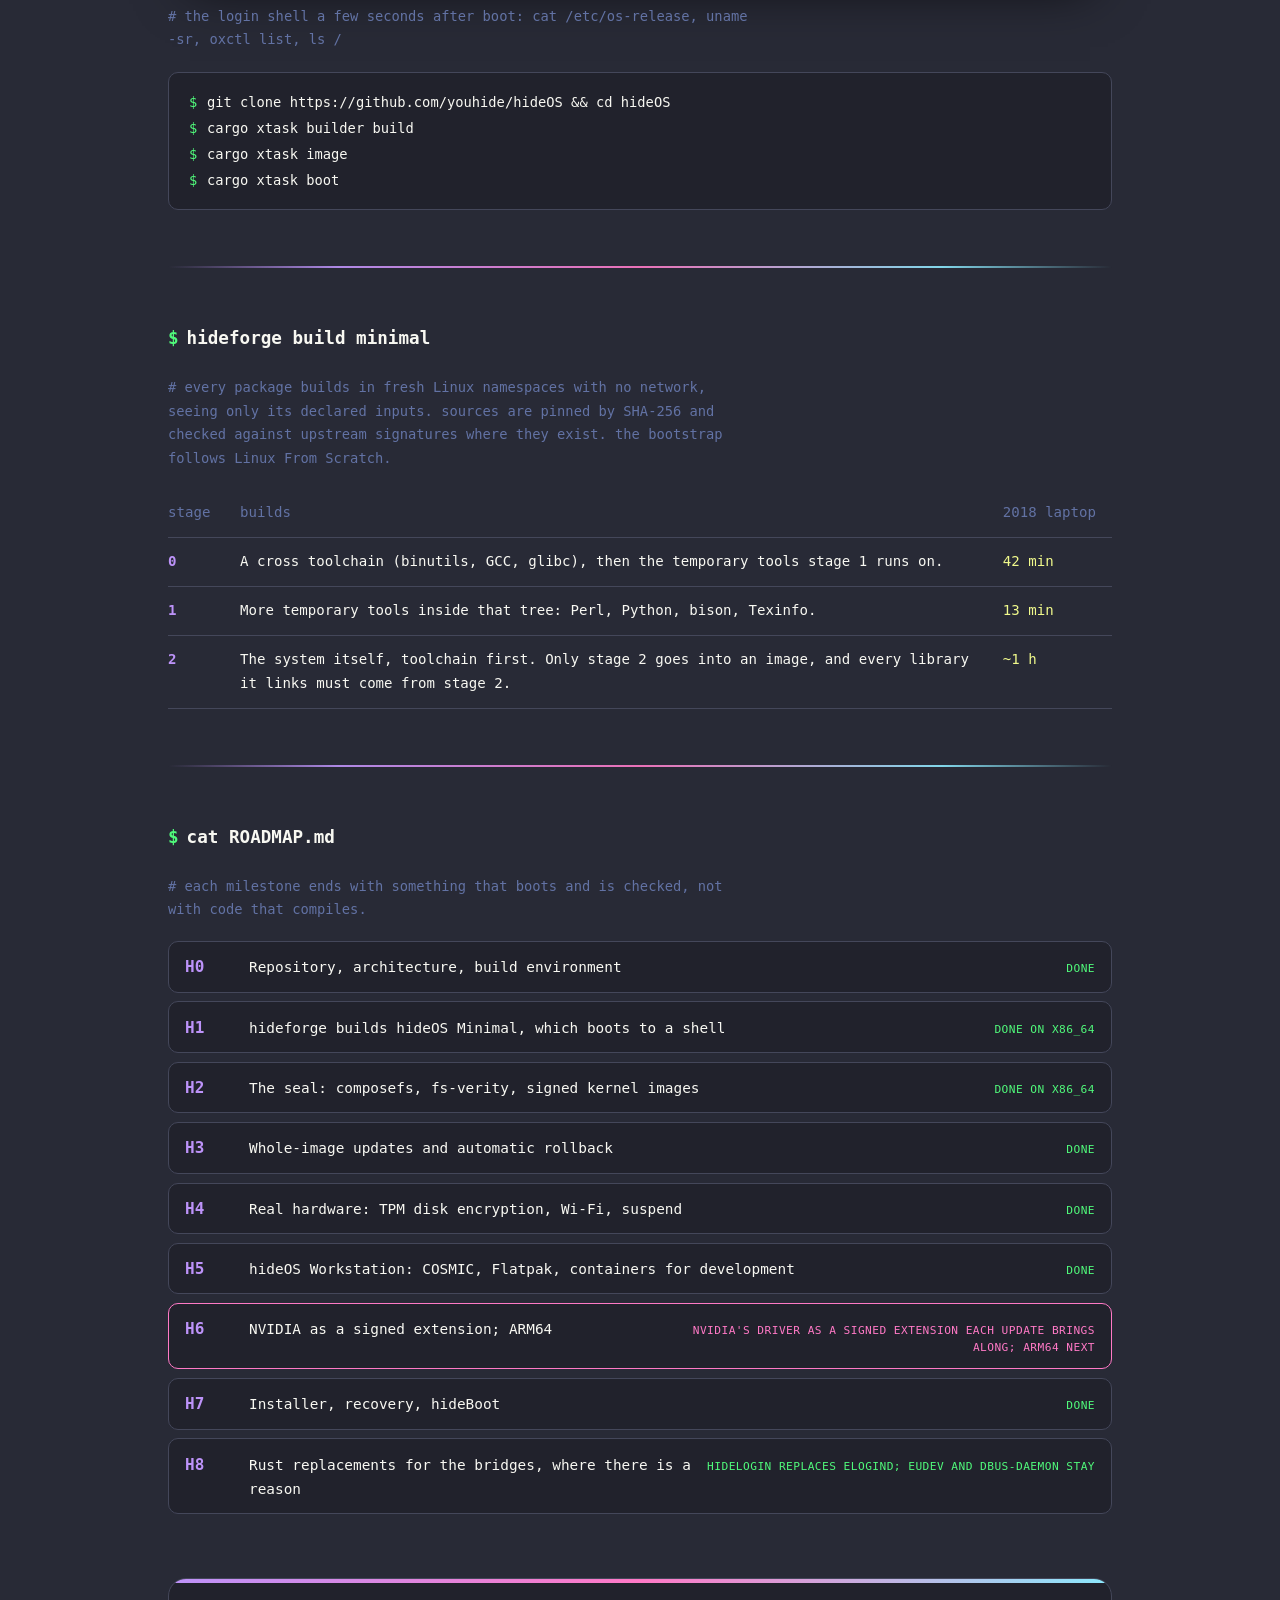
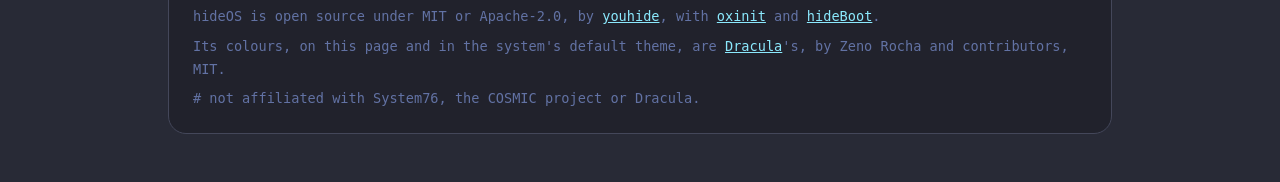
==== commit 24357c95: "H8 done: hidelogin; hidedev and busd later, if Accepted the assessment: neither eudev nor dbus-daemo" ====
--- a/site/index.html
+++ b/site/index.html
@@ -270,7 +270,7 @@
       <li class="is-done"><span class="roadmap__id">H5</span><span class="roadmap__what">hideOS Workstation: COSMIC, Flatpak, containers for development</span><span class="roadmap__state">done</span></li>
       <li class="is-now"><span class="roadmap__id">H6</span><span class="roadmap__what">NVIDIA as a signed extension; ARM64</span><span class="roadmap__state">NVIDIA's driver as a signed extension each update brings along; ARM64 next</span></li>
       <li class="is-done"><span class="roadmap__id">H7</span><span class="roadmap__what">Installer, recovery, hideBoot</span><span class="roadmap__state">done</span></li>
-      <li class="is-now"><span class="roadmap__id">H8</span><span class="roadmap__what">Rust replacements for the device manager and login daemon</span><span class="roadmap__state">hidelogin replaces elogind; the device manager next</span></li>
+      <li class="is-done"><span class="roadmap__id">H8</span><span class="roadmap__what">Rust replacements for the bridges, where there is a reason</span><span class="roadmap__state">hidelogin replaces elogind; eudev and dbus-daemon stay</span></li>
     </ol>
   </section>
 </main>
